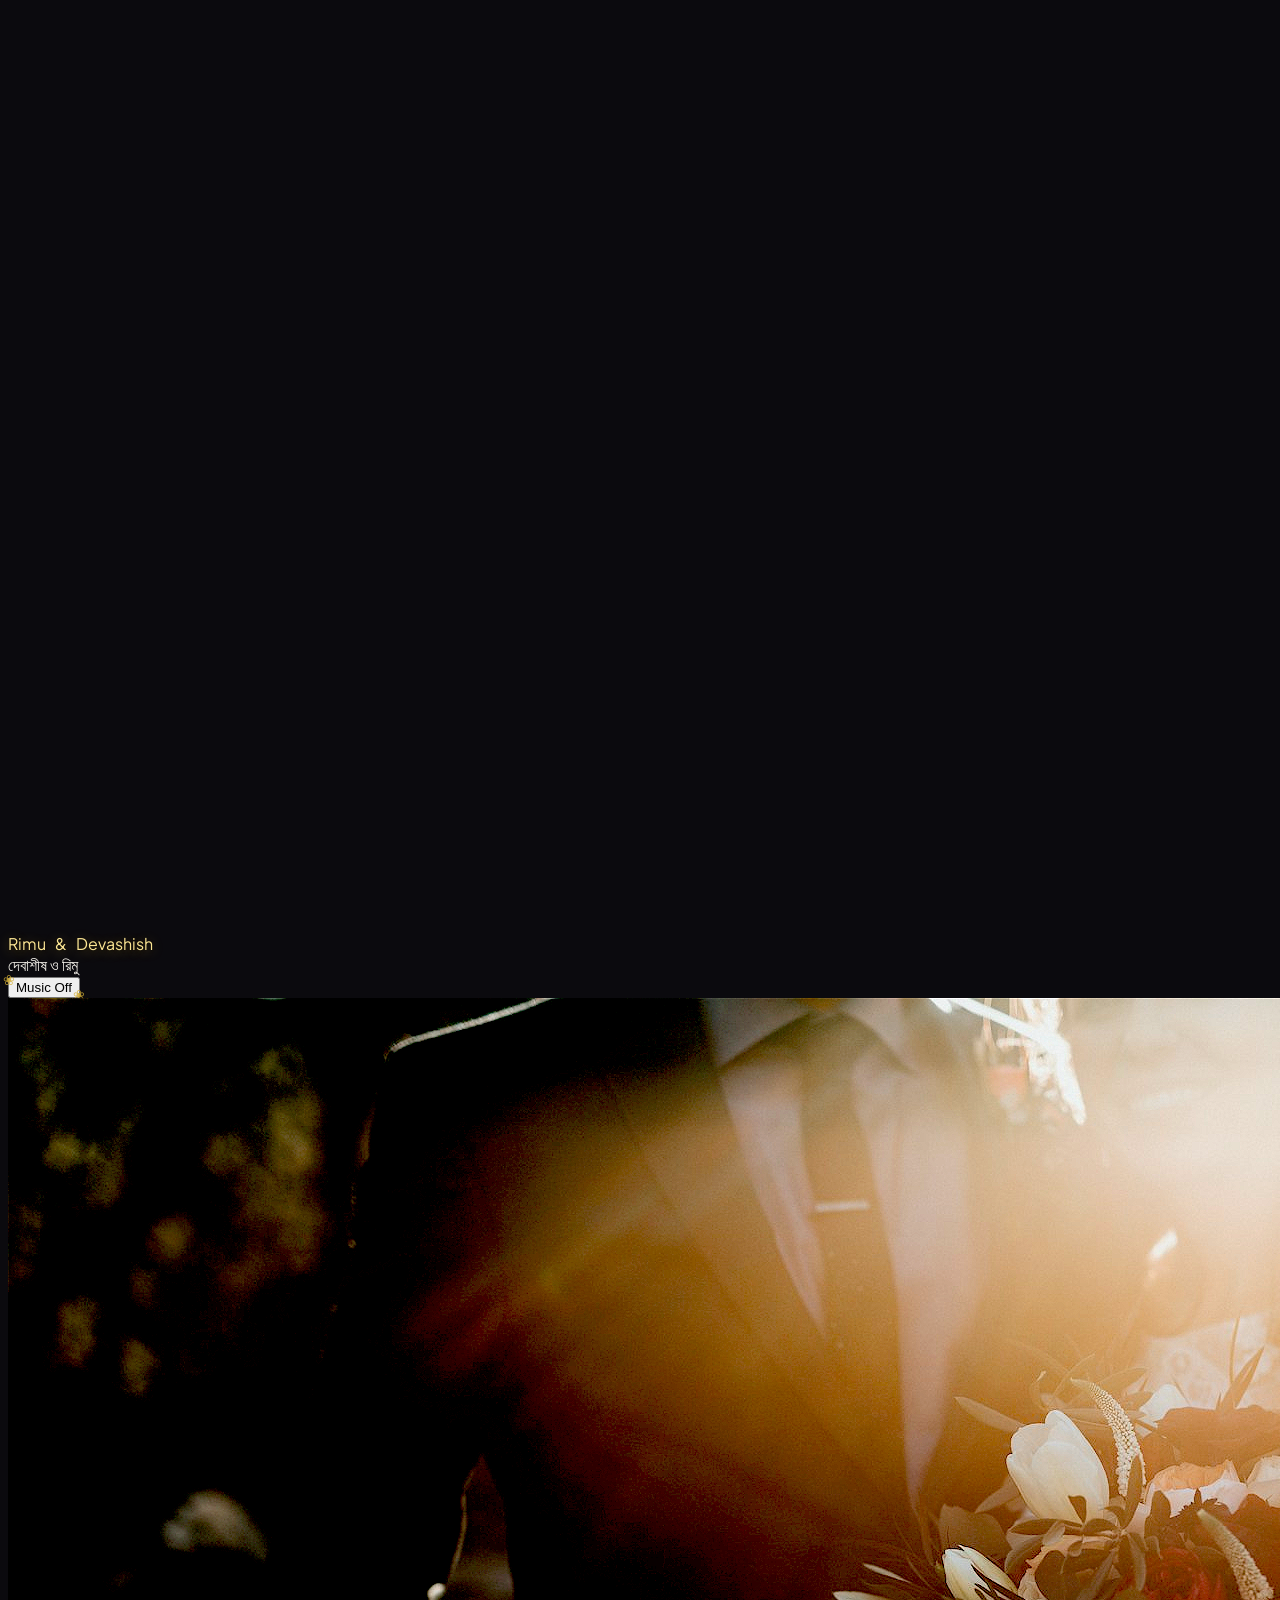
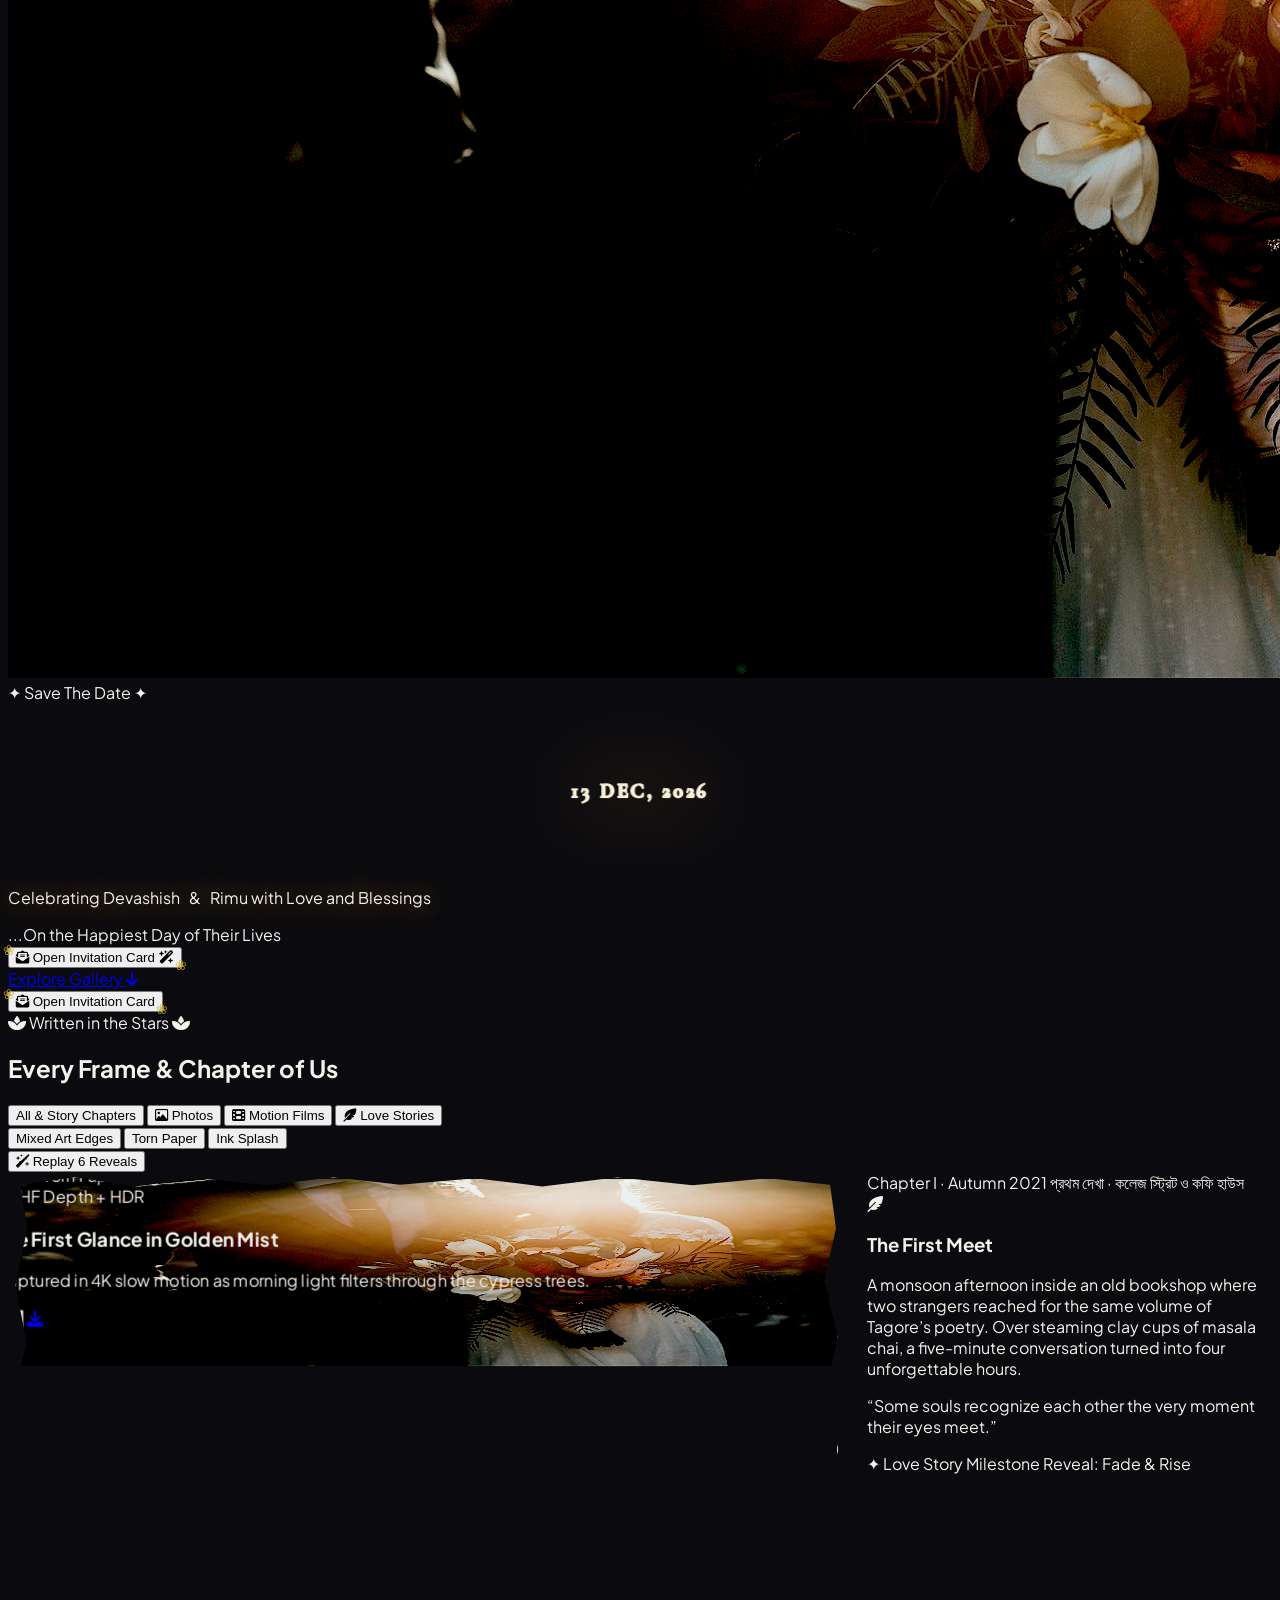
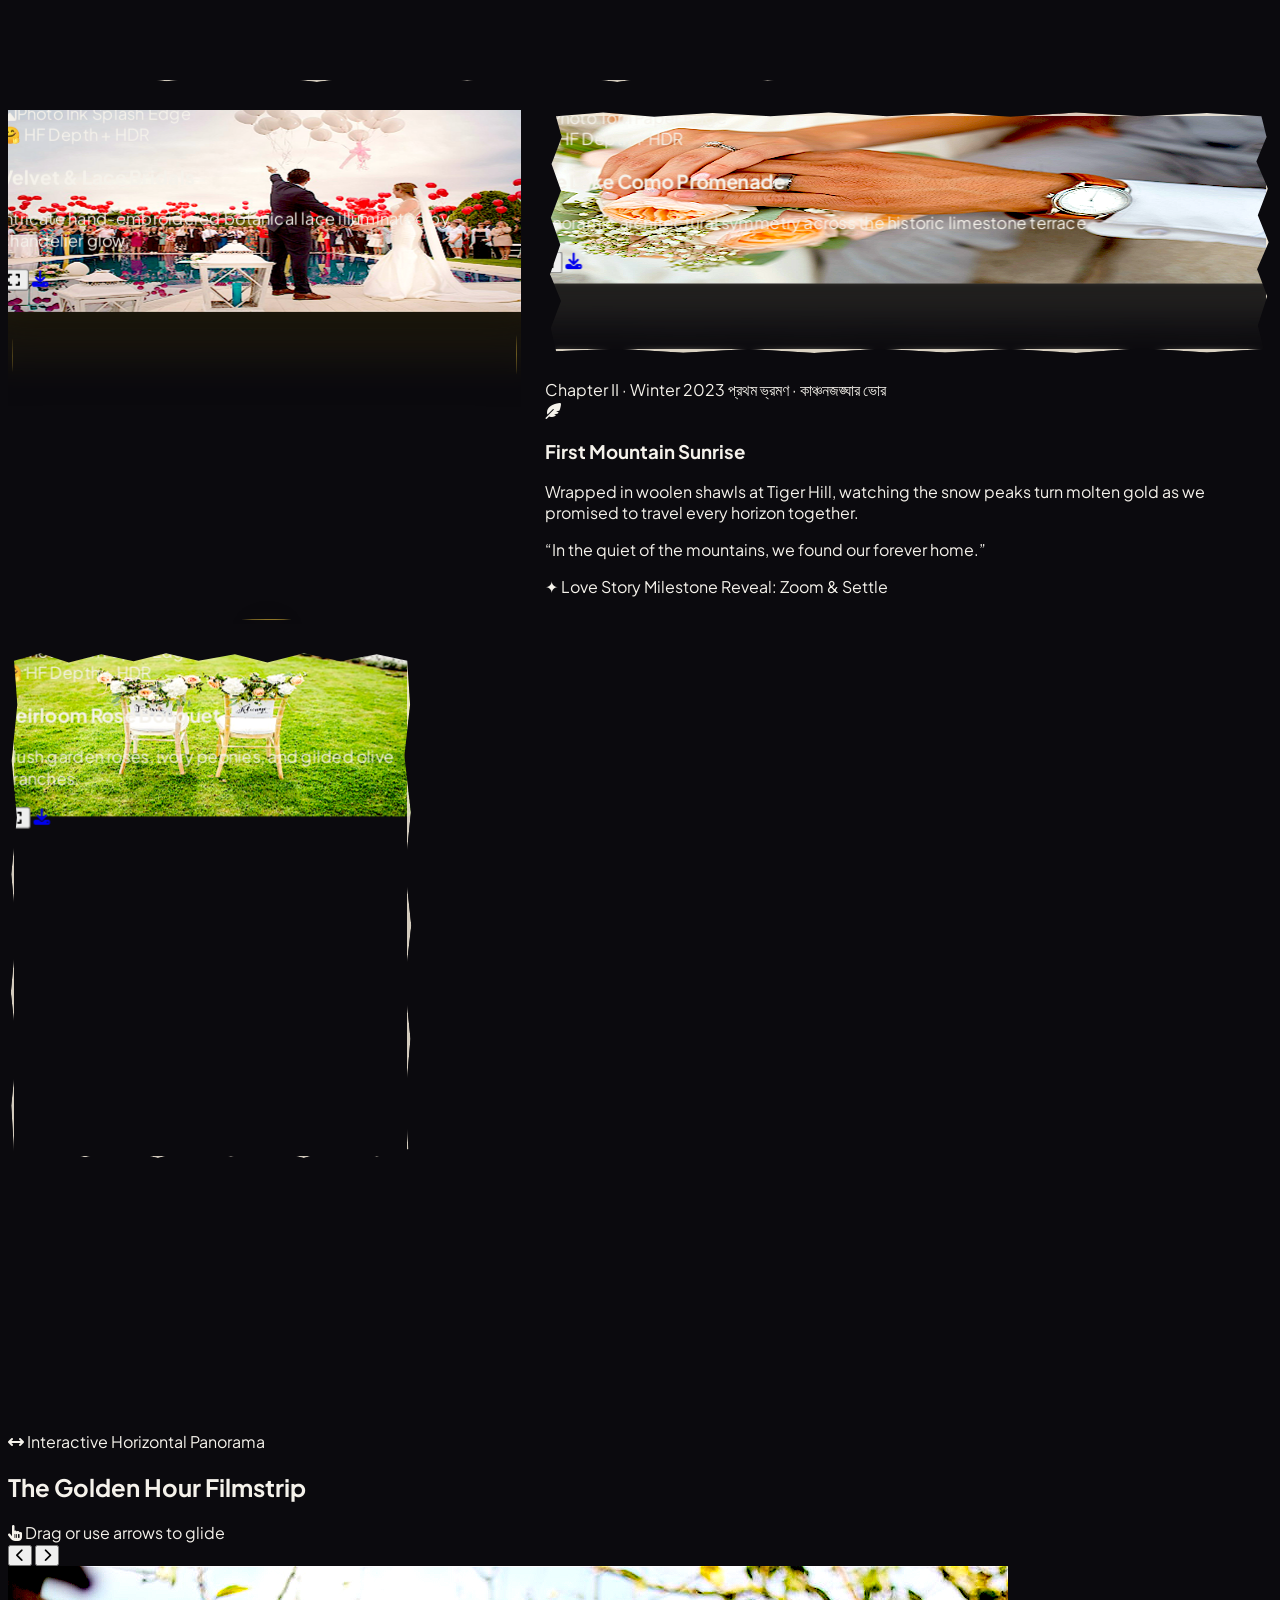
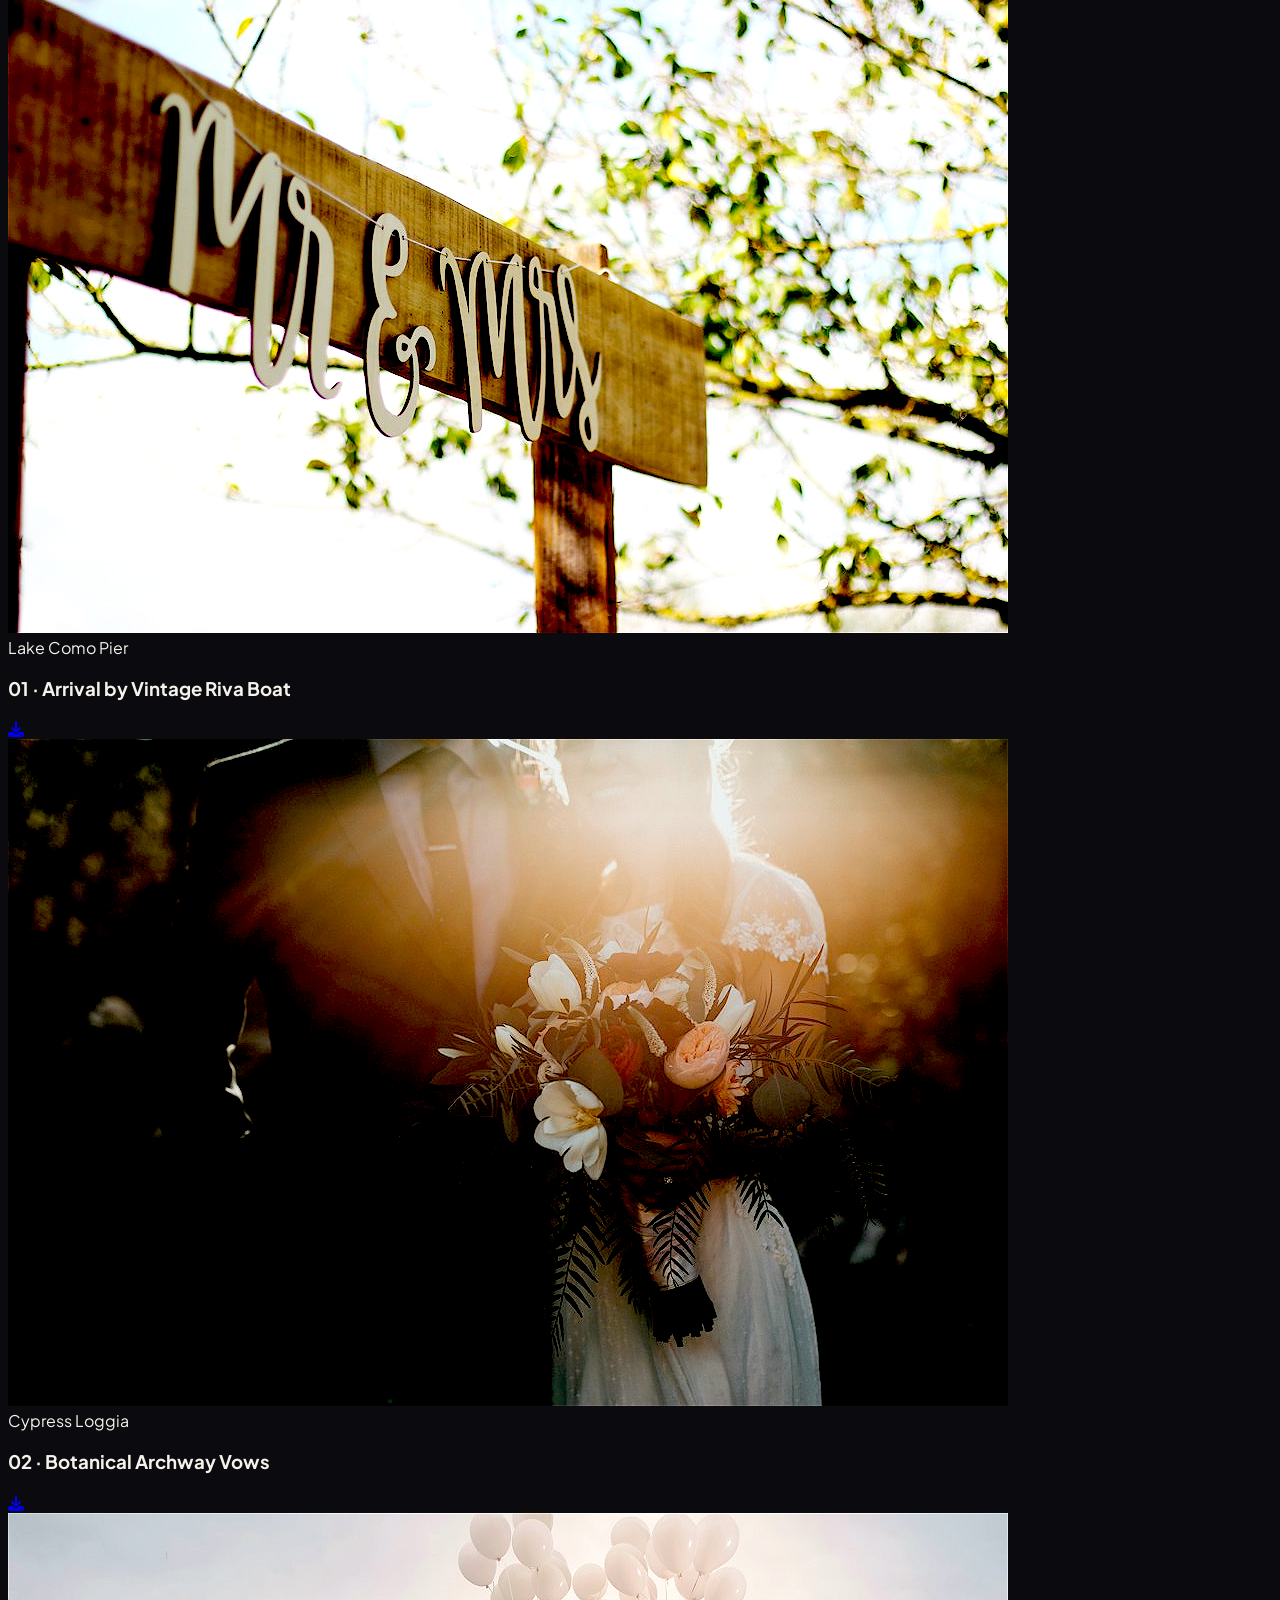
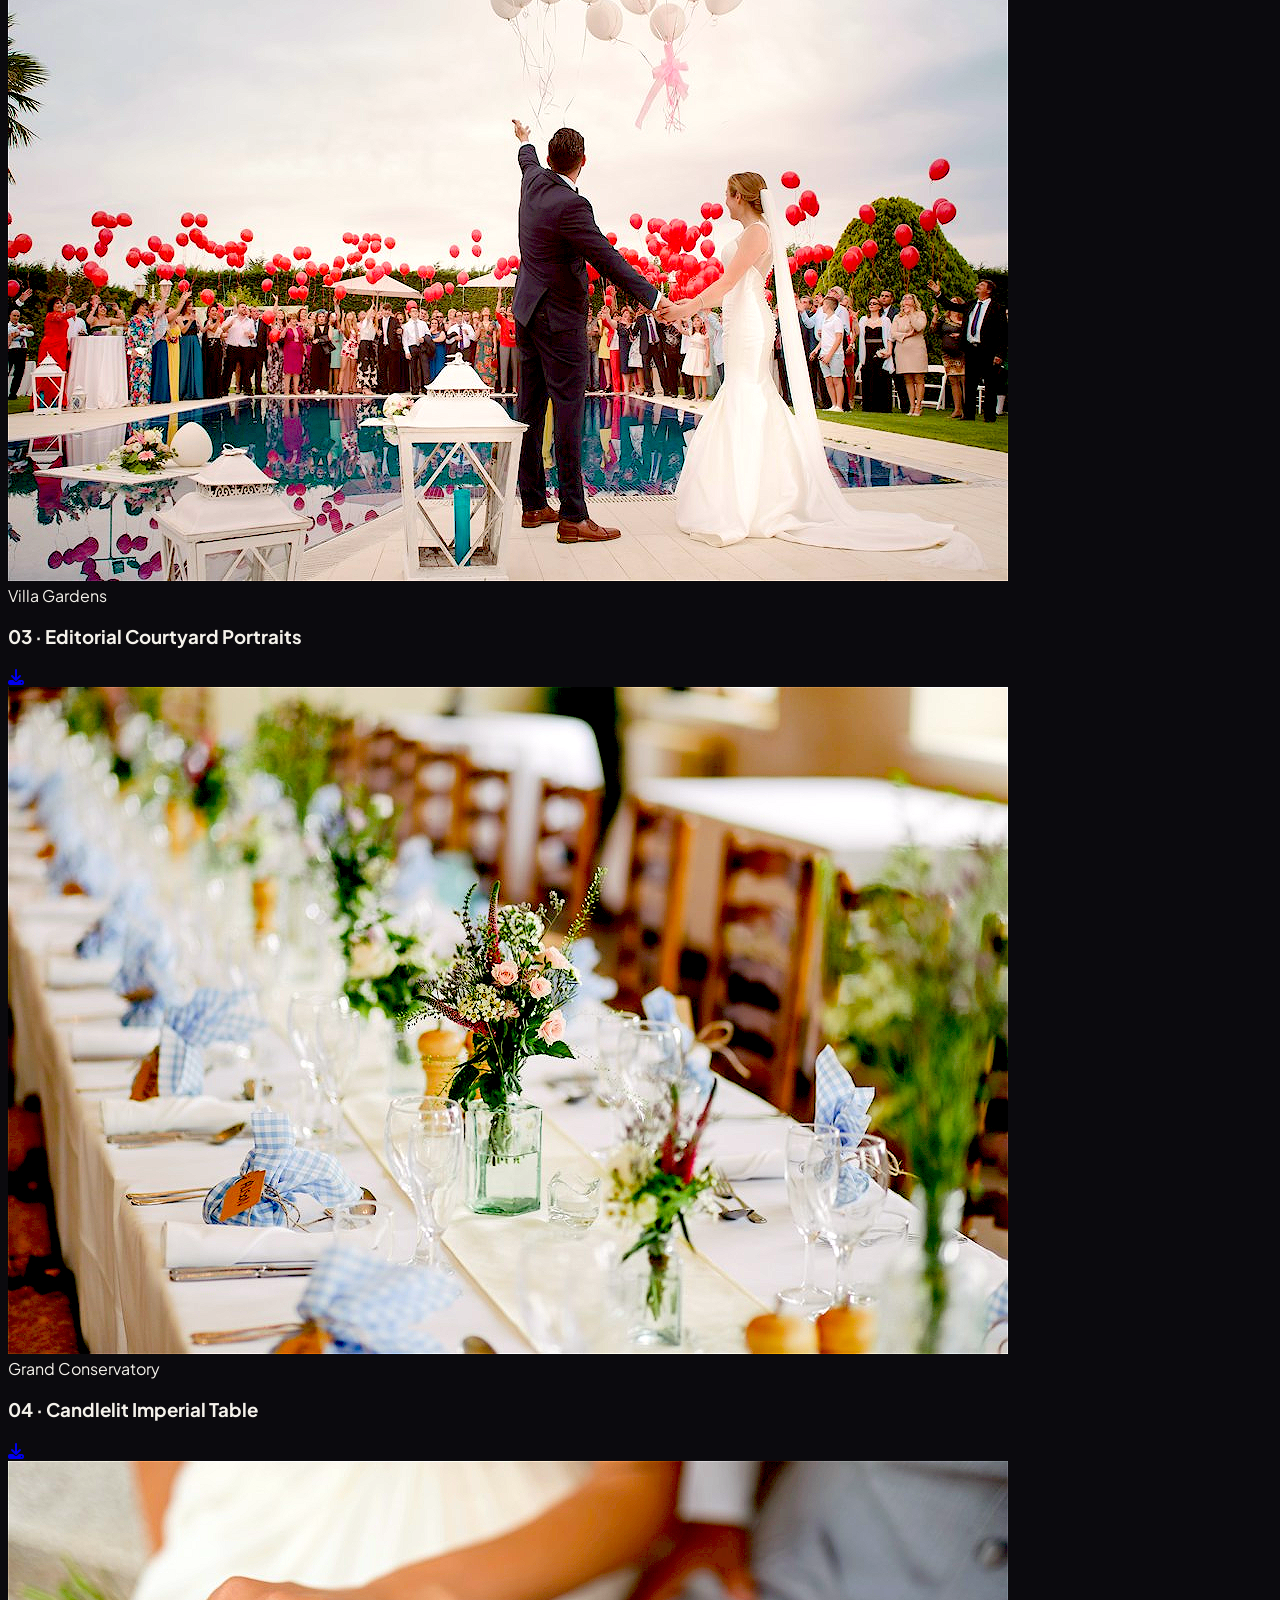
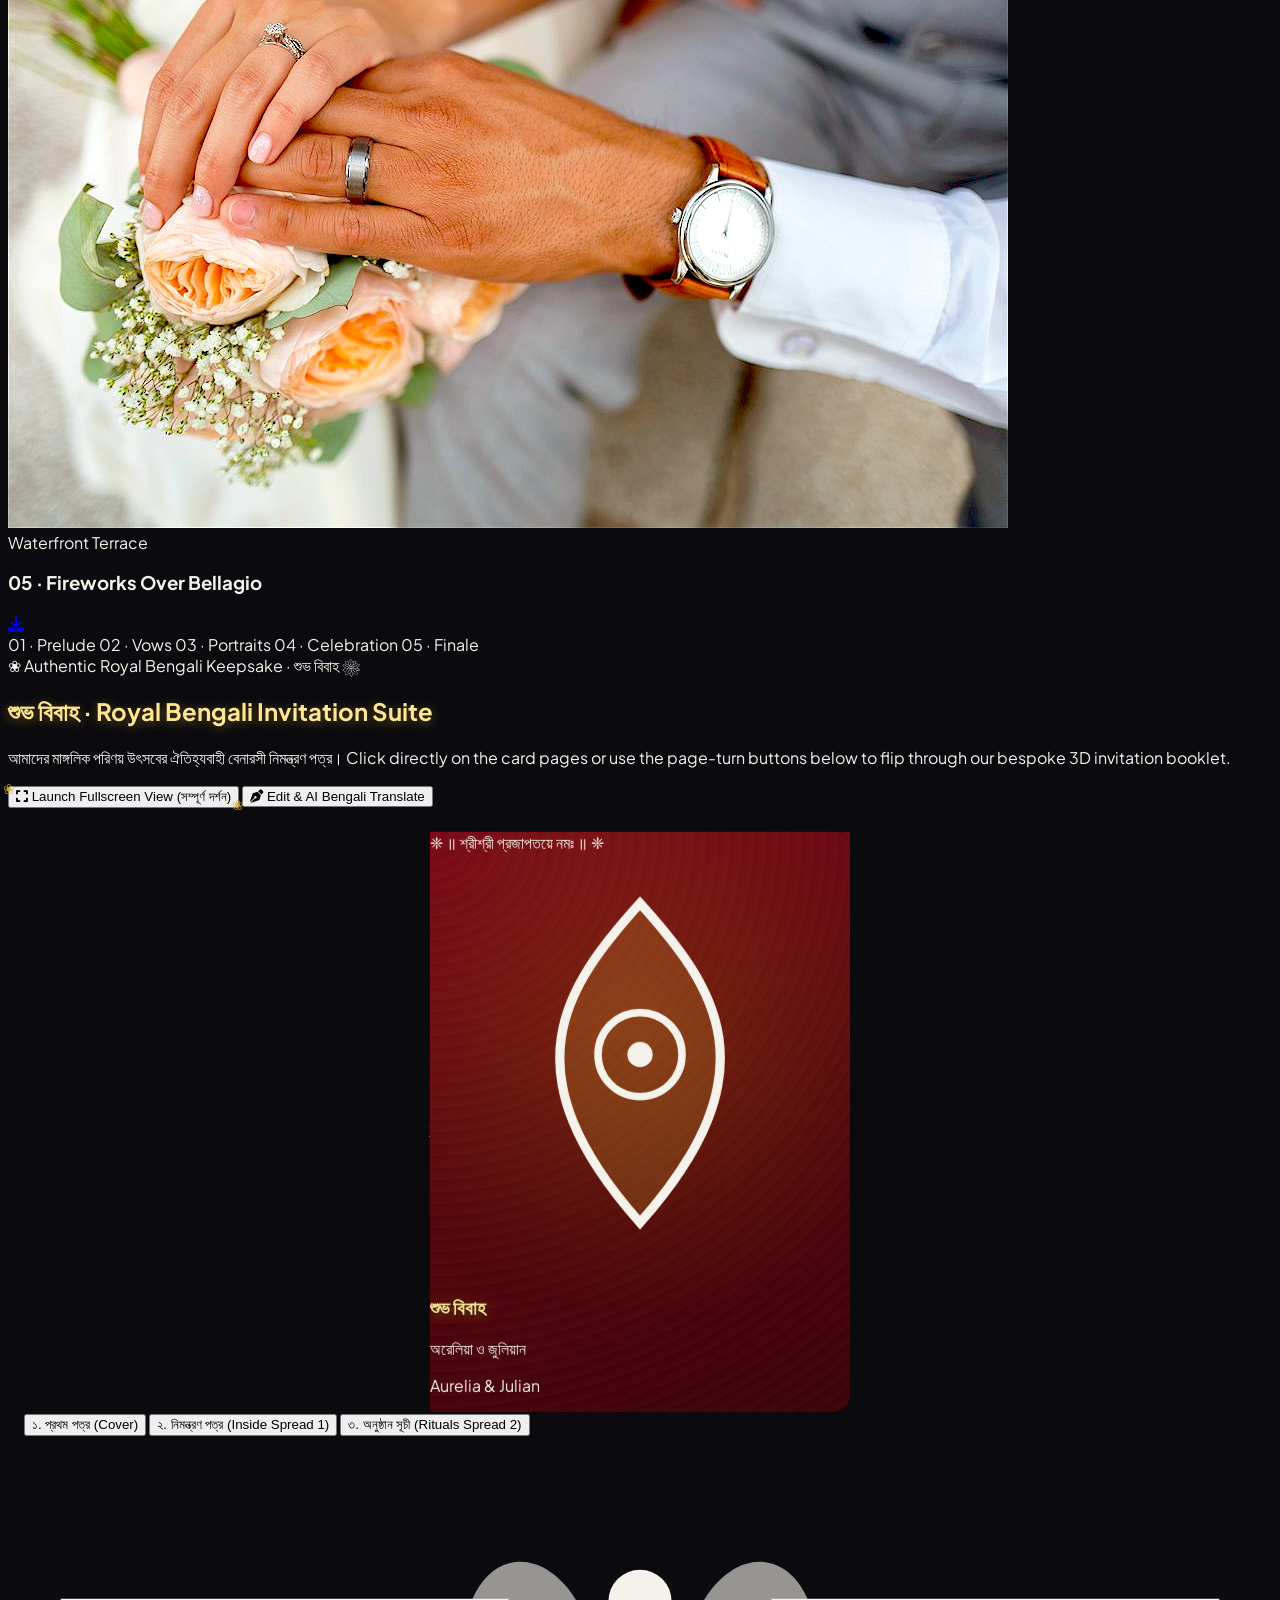
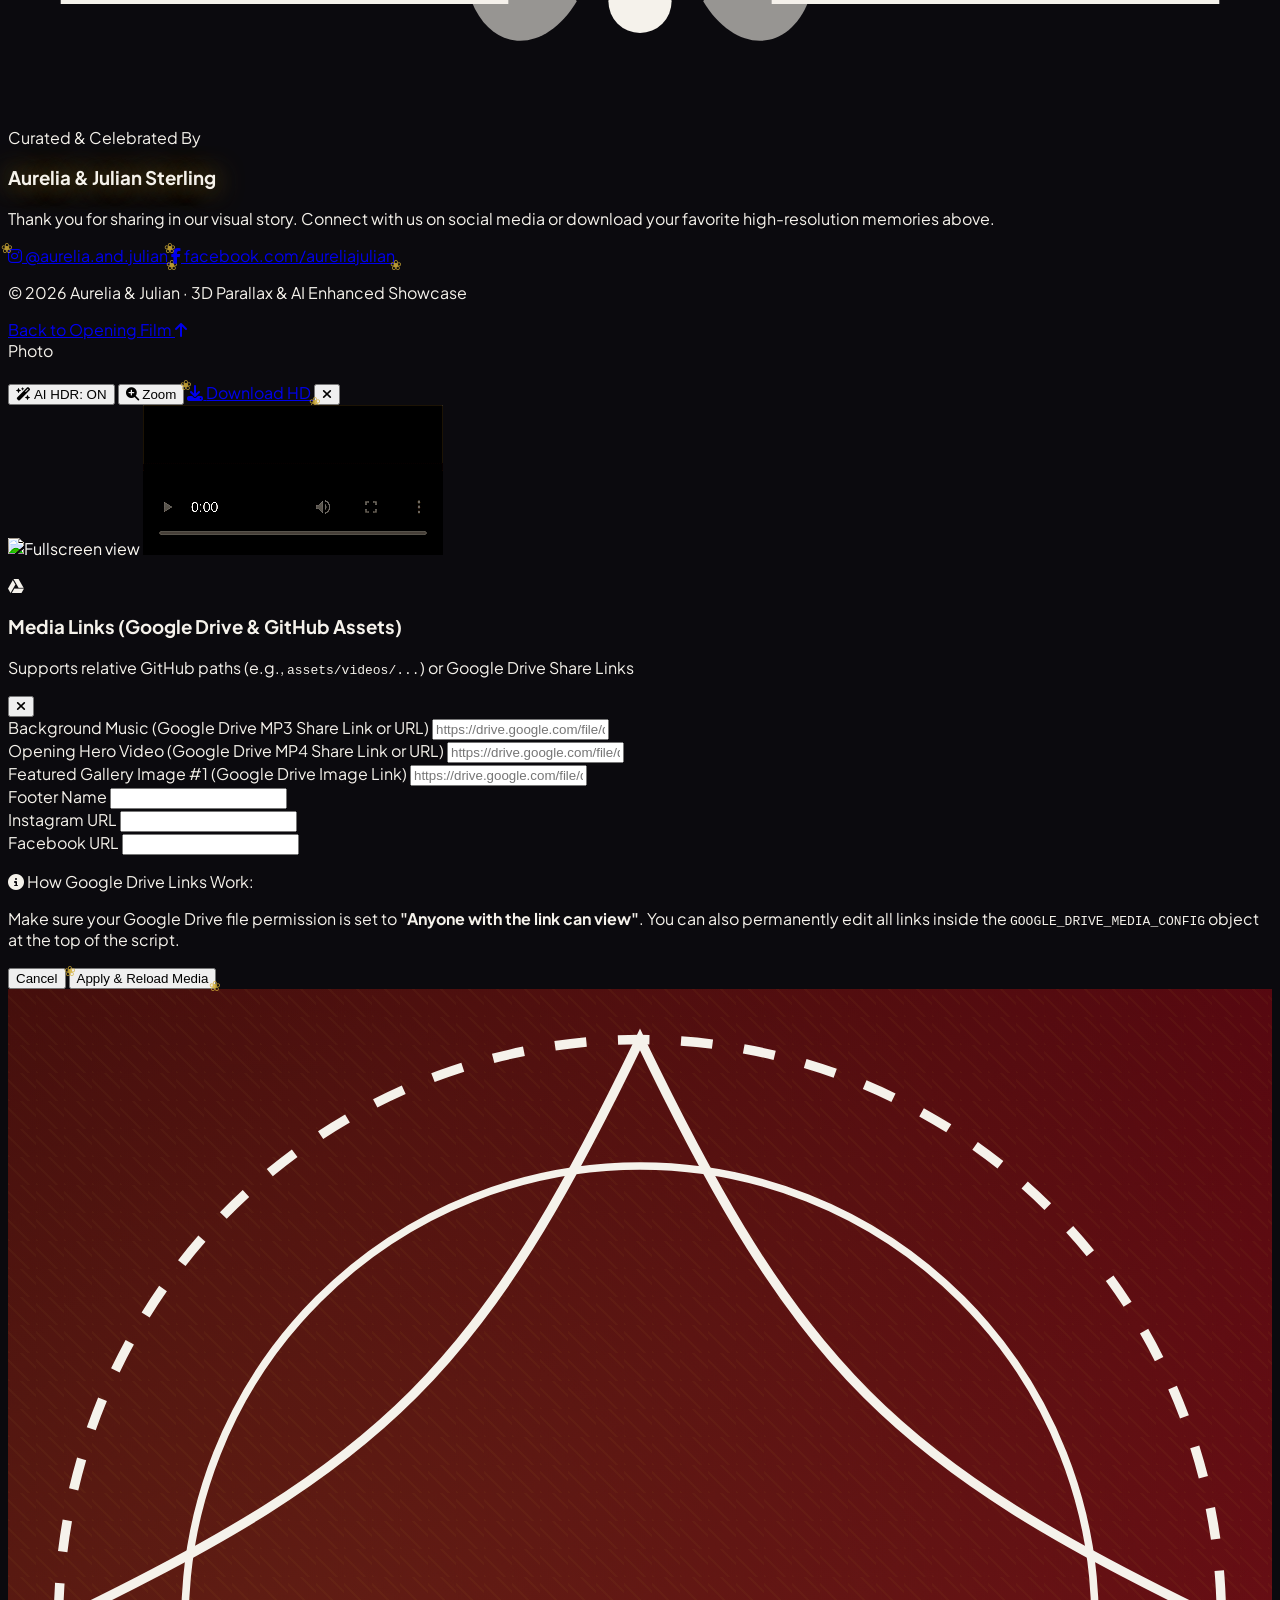
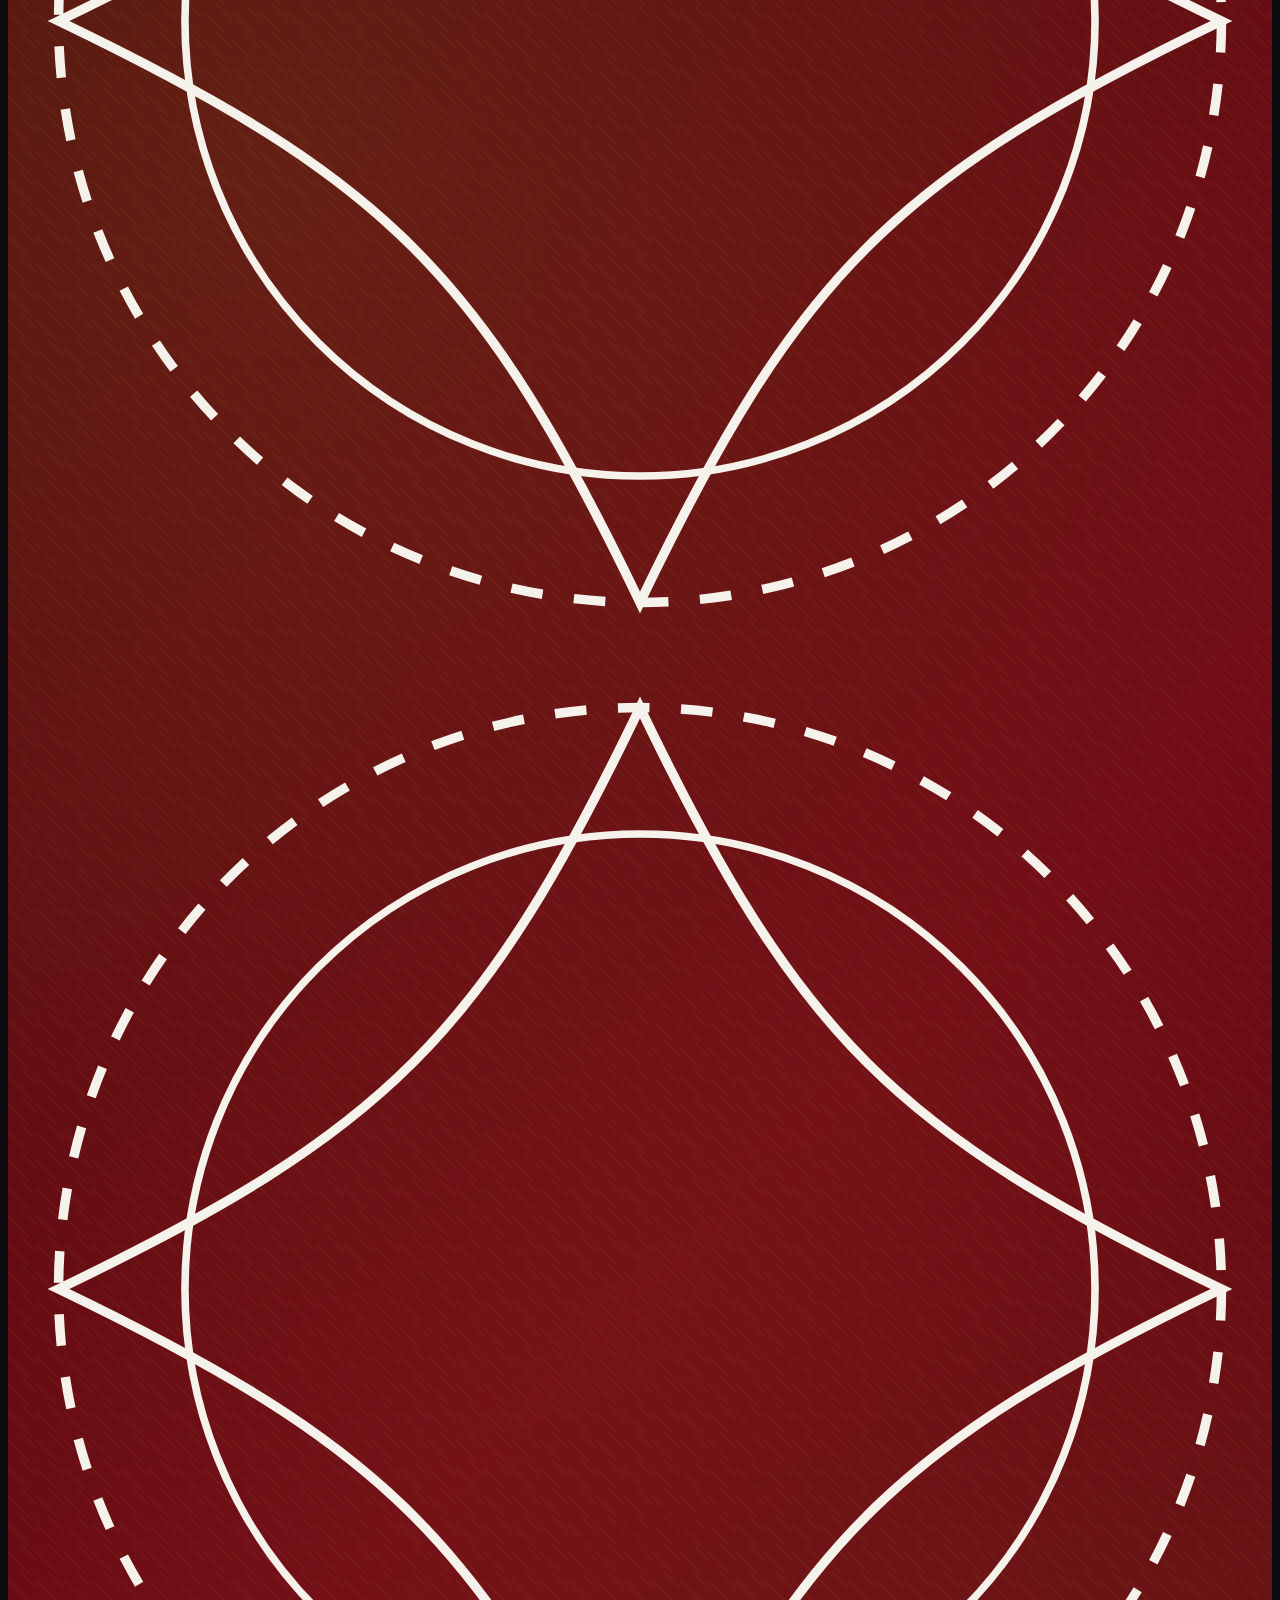
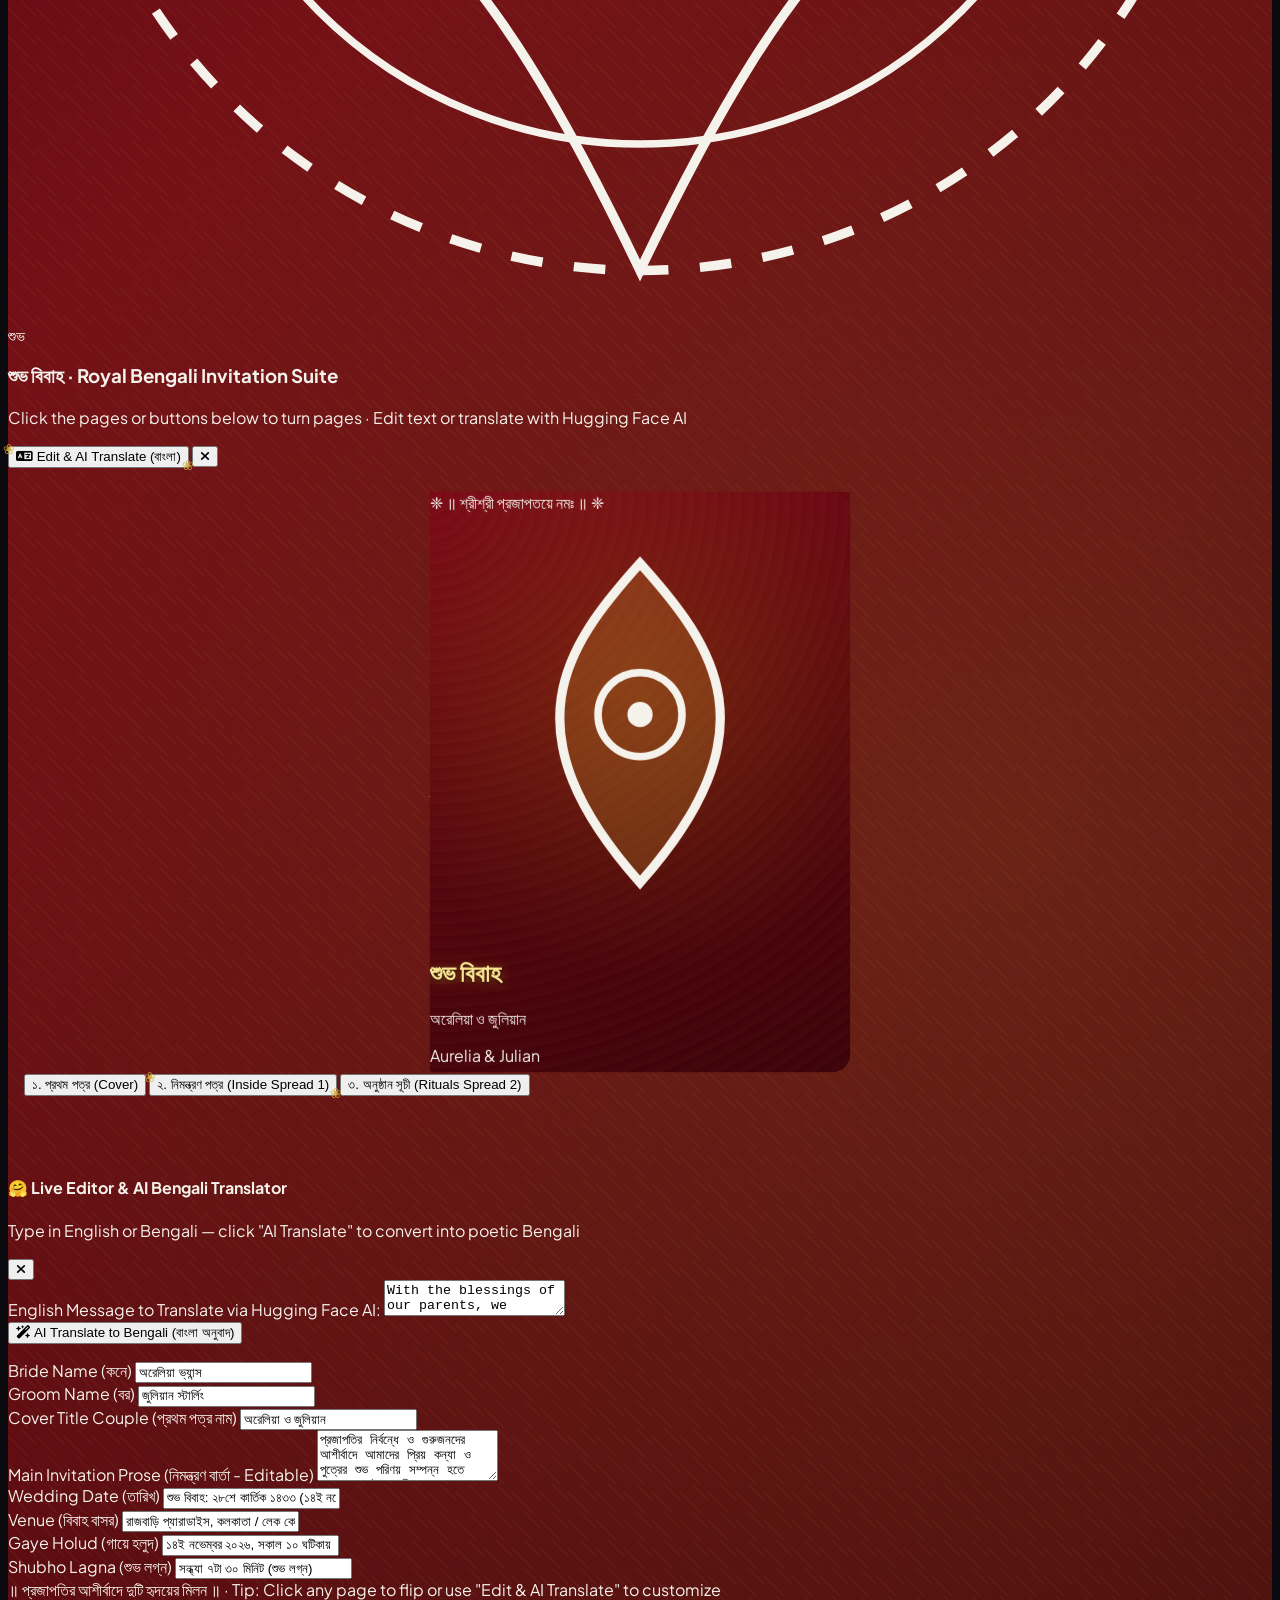
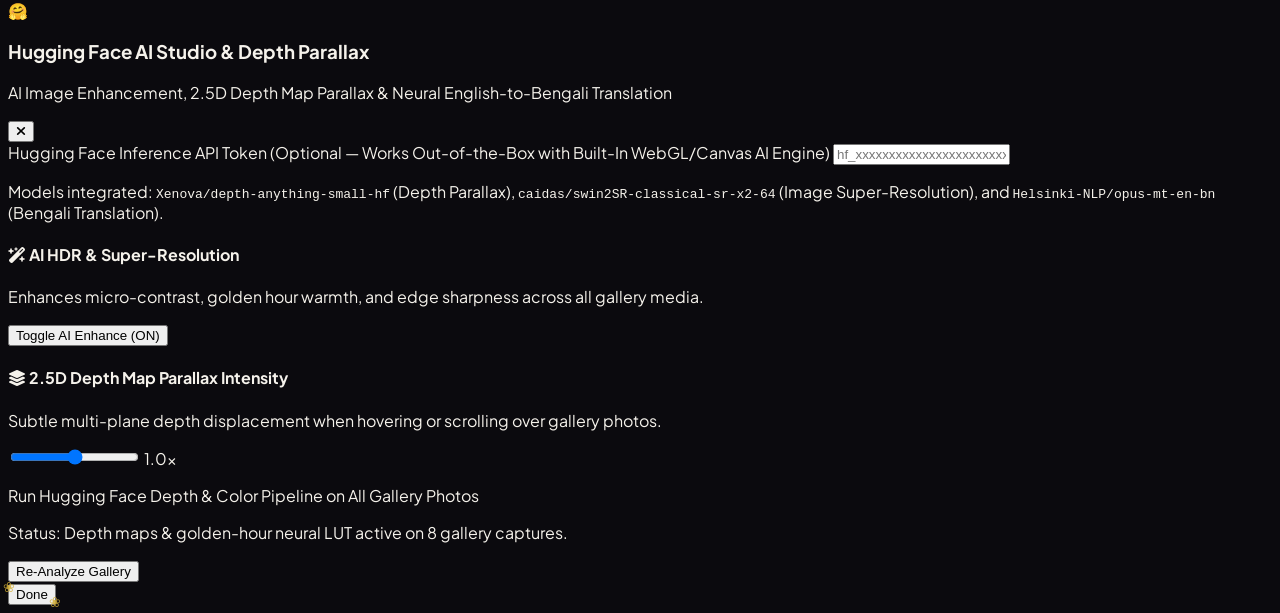
==== luxury_3d_parallax_bento_showcase (1).html @ 21c5da40 "Add luxury 3D wedding showcase, interactive invitation suite, and categorized assets" ====
<!DOCTYPE html>
<html lang="en" class="scroll-smooth">
<head>
  <meta charset="UTF-8" />
  <meta name="viewport" content="width=device-width, initial-scale=1.0" />
  <title>Aurelia & Julian — 3D Luxury Visual Showcase & Invitation</title>
  <!-- Tailwind CSS -->
  <script src="https://cdn.tailwindcss.com"></script>
  <!-- Google Fonts -->
  <link rel="preconnect" href="https://fonts.googleapis.com">
  <link rel="preconnect" href="https://fonts.gstatic.com" crossorigin>
  <link href="https://fonts.googleapis.com/css2?family=Cormorant+Garamond:ital,wght@0,400;0,600;0,700;1,400;1,600&family=Plus+Jakarta+Sans:wght@300;400;500;600&family=Great+Vibes&family=Noto+Serif+Bengali:wght@400;500;600;700&family=Hind+Siliguri:wght@400;500;600;700&display=swap" rel="stylesheet">
  <!-- Font Awesome Icons -->
  <link rel="stylesheet" href="https://cdnjs.cloudflare.com/ajax/libs/font-awesome/6.5.1/css/all.min.css" />

  <script>
    tailwind.config = {
      theme: {
        extend: {
          fontFamily: {
            serif: ['"Cormorant Garamond"', 'serif'],
            sans: ['"Plus Jakarta Sans"', 'sans-serif'],
            script: ['"Great Vibes"', 'cursive'],
            bengali: ['"Noto Serif Bengali"', '"Hind Siliguri"', 'serif'],
          },
          colors: {
            gold: {
              100: '#F9F1D8',
              200: '#F0DEAA',
              300: '#E5C878',
              400: '#D4AF37',
              500: '#AA8620',
              600: '#7D6011',
            },
            sindoor: {
              700: '#8A0B1C',
              800: '#6B0714',
              900: '#49040D',
            },
            obsidian: '#0B0A0E',
            charcoal: '#14121A',
            blush: '#F4E4E6',
          }
        }
      }
    }
  </script>

  <style>
    :root {
      --gold-primary: #D4AF37;
      --gold-glow: rgba(212, 175, 55, 0.55);
      --rose-petal: #eab8c1;
    }

    body {
      background-color: #0B0A0E;
      color: #F5F2EB;
      overflow-x: hidden;
      font-family: 'Plus Jakarta Sans', sans-serif;
    }

    /* Custom Scrollbar */
    ::-webkit-scrollbar {
      width: 6px;
      height: 6px;
    }
    ::-webkit-scrollbar-track {
      background: #0B0A0E;
    }
    ::-webkit-scrollbar-thumb {
      background: linear-gradient(180deg, #D4AF37, #7D6011);
      border-radius: 9999px;
    }

    /* 1. Preloader & Intro Stroke Text Animation */
    .stroke-text-svg {
      font-family: 'Cormorant Garamond', serif;
      font-weight: 700;
      text-transform: uppercase;
      letter-spacing: 0.14em;
      fill: rgba(255, 255, 255, 0);
      stroke: #F9F1D8;
      stroke-width: 1.6px;
      stroke-dasharray: 950;
      stroke-dashoffset: 950;
      filter: drop-shadow(0 0 22px rgba(212, 175, 55, 0.85));
    }

    .stroke-animate {
      animation: strokeDraw 3.4s cubic-bezier(0.25, 1, 0.5, 1) forwards;
    }

    @keyframes strokeDraw {
      0% {
        stroke-dashoffset: 950;
        fill: rgba(255, 248, 231, 0);
        filter: drop-shadow(0 0 4px rgba(212, 175, 55, 0.2));
      }
      65% {
        stroke-dashoffset: 0;
        fill: rgba(255, 248, 231, 0.12);
        filter: drop-shadow(0 0 24px rgba(212, 175, 55, 0.9));
      }
      100% {
        stroke-dashoffset: 0;
        fill: rgba(255, 248, 231, 0.98);
        filter: drop-shadow(0 0 36px rgba(212, 175, 55, 1));
      }
    }

    .script-glow {
      text-shadow: 0 0 28px rgba(212, 175, 55, 0.95), 0 4px 18px rgba(0, 0, 0, 0.95);
    }

    /* 2. AI Enhancer Filter Class (SVG + CSS Multi-stage HDR & Sharpness) */
    .ai-enhanced-media {
      filter: url(#ai-super-enhance) contrast(1.09) saturate(1.18) brightness(1.03);
      transition: filter 0.55s cubic-bezier(0.22, 1, 0.36, 1), transform 0.45s ease-out;
    }

    /* 3. Six Distinct Scroll Reveal Styles */
    .reveal-item {
      will-change: transform, opacity, filter, clip-path;
      transition: all 1.15s cubic-bezier(0.16, 1, 0.3, 1);
    }

    /* Style 1: Fade & Rise */
    .reveal-fade-up {
      opacity: 0;
      transform: translateY(65px);
    }
    .reveal-fade-up.is-visible {
      opacity: 1;
      transform: translateY(0);
    }

    /* Style 2: Blur to Clear */
    .reveal-blur-clear {
      opacity: 0;
      filter: blur(24px) brightness(1.3);
      transform: scale(0.94);
    }
    .reveal-blur-clear.is-visible {
      opacity: 1;
      filter: blur(0px) brightness(1);
      transform: scale(1);
    }

    /* Style 3: 3D Flip & Unfold */
    .reveal-flip-3d {
      opacity: 0;
      transform: perspective(1200px) rotateX(38deg) translateY(45px) scale(0.92);
      transform-origin: center bottom;
    }
    .reveal-flip-3d.is-visible {
      opacity: 1;
      transform: perspective(1200px) rotateX(0deg) translateY(0) scale(1);
    }

    /* Style 4: Clip-Path Curtain Wipe */
    .reveal-curtain {
      opacity: 0.2;
      clip-path: polygon(0 0, 100% 0, 100% 0, 0 0);
      transform: translateY(25px);
    }
    .reveal-curtain.is-visible {
      opacity: 1;
      clip-path: polygon(0 0, 100% 0, 100% 100%, 0 100%);
      transform: translateY(0);
    }

    /* Style 5: Zoom Out & Settle */
    .reveal-zoom-settle {
      opacity: 0;
      transform: scale(1.22);
      filter: blur(6px);
    }
    .reveal-zoom-settle.is-visible {
      opacity: 1;
      transform: scale(1);
      filter: blur(0);
    }

    /* Style 6: Rotate & Skew Editorial Reveal */
    .reveal-rotate-skew {
      opacity: 0;
      transform: translateY(60px) rotate(-5deg) skewY(4deg);
    }
    .reveal-rotate-skew.is-visible {
      opacity: 1;
      transform: translateY(0) rotate(0deg) skewY(0deg);
    }

    /* 4. Uneven Asymmetric Bento Grid with ZERO Empty Holes (grid-auto-flow: dense) */
    .bento-grid {
      display: grid;
      grid-template-columns: repeat(1, minmax(0, 1fr));
      grid-auto-rows: 265px;
      grid-auto-flow: dense;
      gap: 24px;
    }
    @media (min-width: 640px) {
      .bento-grid {
        grid-template-columns: repeat(2, minmax(0, 1fr));
        grid-auto-rows: 260px;
        grid-auto-flow: dense;
        gap: 24px;
      }
    }
    @media (min-width: 1024px) {
      .bento-grid {
        grid-template-columns: repeat(12, minmax(0, 1fr));
        grid-auto-rows: 245px;
        grid-auto-flow: dense;
        gap: 24px;
      }
      .bento-hero { grid-column: span 8; grid-row: span 2; }
      .bento-story-tall { grid-column: span 4; grid-row: span 2; }
      .bento-tall { grid-column: span 5; grid-row: span 2; }
      .bento-wide { grid-column: span 7; grid-row: span 1; }
      .bento-story-wide { grid-column: span 7; grid-row: span 1; }
      .bento-square { grid-column: span 4; grid-row: span 1; }
      .bento-portrait { grid-column: span 4; grid-row: span 2; }
      .bento-feature { grid-column: span 8; grid-row: span 2; }
      .bento-half { grid-column: span 6; grid-row: span 2; }
      .bento-third { grid-column: span 4; grid-row: span 1; }
    }

    /* 5. Torn Paper & Ink Splash Artistic Borders */
    .border-torn-paper {
      clip-path: url(#torn-paper-clip);
      filter: drop-shadow(0 14px 28px rgba(0, 0, 0, 0.75)) drop-shadow(0 0 2px rgba(249, 241, 216, 0.45));
    }
    .border-torn-paper::after {
      content: '';
      position: absolute;
      inset: 0;
      border: 6px solid rgba(247, 238, 220, 0.85);
      pointer-events: none;
      clip-path: url(#torn-paper-clip);
      z-index: 15;
    }

    .border-ink-splash {
      clip-path: url(#ink-splash-clip);
      filter: drop-shadow(0 16px 32px rgba(0, 0, 0, 0.85)) drop-shadow(0 0 8px rgba(212, 175, 55, 0.35));
    }
    .border-ink-splash::after {
      content: '';
      position: absolute;
      inset: 2px;
      border: 3px solid rgba(212, 175, 55, 0.65);
      pointer-events: none;
      clip-path: url(#ink-splash-clip);
      z-index: 15;
    }

    .border-classic-botanical {
      border-radius: 1rem;
      border: 1px solid rgba(212, 175, 55, 0.35);
    }

    /* 6. Hugging Face 2.5D Depth Parallax Layer */
    .hf-depth-layer {
      position: absolute;
      inset: -6%;
      width: 112%;
      height: 112%;
      pointer-events: none;
      transition: transform 0.22s cubic-bezier(0.16, 1, 0.3, 1);
      will-change: transform;
    }

    /* 3D Card Tilt & Glare */
    .tilt-card {
      transform-style: preserve-3d;
      perspective: 1100px;
    }
    .tilt-card-inner {
      transform-style: preserve-3d;
      transition: transform 0.25s ease-out;
    }
    .tilt-depth-badge {
      transform: translateZ(34px);
    }

    /* 7. Bengali Royal Wedding Fullscreen Invitation & 3D Book */
    .banarasi-bg {
      background-color: #49040D;
      background-image:
        radial-gradient(circle at 20% 20%, rgba(212, 175, 55, 0.16) 0%, transparent 45%),
        radial-gradient(circle at 80% 80%, rgba(212, 175, 55, 0.18) 0%, transparent 50%),
        repeating-linear-gradient(45deg, rgba(212, 175, 55, 0.045) 0px, rgba(212, 175, 55, 0.045) 2px, transparent 2px, transparent 14px),
        linear-gradient(135deg, #3A0209 0%, #6E0715 50%, #42030B 100%);
      background-size: 100% 100%, 100% 100%, 28px 28px, 100% 100%;
    }

    .bengali-page-pattern {
      background-color: #630612;
      background-image:
        radial-gradient(circle at 50% 35%, rgba(255, 215, 0, 0.14), transparent 65%),
        repeating-radial-gradient(circle at 0 0, transparent 0, rgba(212, 175, 55, 0.04) 12px),
        linear-gradient(160deg, #7A0918 0%, #52040E 55%, #3B020A 100%);
    }

    .bengali-gold-text {
      color: #FCE694;
      text-shadow: 0 2px 12px rgba(212, 175, 55, 0.45), 0 1px 3px rgba(0, 0, 0, 0.85);
    }

    @keyframes mandalaSpin {
      0% { transform: rotate(0deg) scale(0.96); }
      50% { transform: rotate(180deg) scale(1.04); }
      100% { transform: rotate(360deg) scale(0.96); }
    }
    .mandala-spin {
      animation: mandalaSpin 38s linear infinite;
    }

    @keyframes ceremonialBloom {
      0% { opacity: 0; transform: scale(0.82) translateY(20px); filter: blur(12px); }
      100% { opacity: 1; transform: scale(1) translateY(0); filter: blur(0); }
    }
    .ceremonial-reveal {
      animation: ceremonialBloom 0.95s cubic-bezier(0.16, 1, 0.3, 1) forwards;
    }

    /* 3D Page-Turn Invitation Book */
    .book-stage {
      perspective: 2400px;
      padding: 1.5rem 1rem;
      min-height: 540px;
    }
    .book-container {
      position: relative;
      width: 320px;
      height: 480px;
      transform-style: preserve-3d;
      transition: transform 0.95s cubic-bezier(0.645, 0.045, 0.355, 1);
      margin: 0 auto;
    }
    @media (min-width: 768px) {
      .book-stage {
        min-height: 640px;
      }
      .book-container {
        width: 420px;
        height: 580px;
      }
      .book-container.book-open {
        transform: translateX(50%);
      }
    }
    @media (max-width: 767px) {
      .book-container.book-open {
        transform: translateX(42%) scale(0.92);
      }
    }

    .book-sheet {
      position: absolute;
      inset: 0;
      transform-origin: left center;
      transform-style: preserve-3d;
      transition: transform 1.05s cubic-bezier(0.645, 0.045, 0.355, 1), z-index 0.35s ease;
      cursor: pointer;
      border-radius: 4px 18px 18px 4px;
      user-select: none;
    }

    .book-sheet.book-sheet-1 {
      z-index: 20;
    }
    .book-sheet.book-sheet-2 {
      z-index: 10;
    }

    .book-sheet.book-sheet-1.sheet-flipped {
      transform: rotateY(-180deg);
      z-index: 10;
    }
    .book-sheet.book-sheet-2.sheet-flipped {
      transform: rotateY(-180deg);
      z-index: 25;
    }

    .book-face {
      position: absolute;
      inset: 0;
      backface-visibility: hidden;
      -webkit-backface-visibility: hidden;
      border-radius: 4px 18px 18px 4px;
      overflow: hidden;
      transform: translateZ(1px);
    }

    .book-face-back {
      transform: rotateY(180deg) translateZ(1px);
      border-radius: 18px 4px 4px 18px;
    }

    .sheet-flipped {
      transform: rotateY(-180deg);
    }

    /* Soundwave Equalizer Bars */
    .eq-bar {
      width: 3px;
      background: #D4AF37;
      border-radius: 999px;
      animation: eqBounce 1s ease-in-out infinite;
    }
    .eq-bar:nth-child(2) { animation-delay: 0.2s; }
    .eq-bar:nth-child(3) { animation-delay: 0.4s; }
    .eq-bar:nth-child(4) { animation-delay: 0.15s; }
    .eq-paused .eq-bar {
      animation-play-state: paused;
      height: 4px !important;
    }
    @keyframes eqBounce {
      0%, 100% { height: 5px; }
      50% { height: 18px; }
    }

    /* Floral Button Garnish Hover */
    .floral-btn {
      position: relative;
      overflow: visible;
    }
    .floral-btn::before,
    .floral-btn::after {
      content: '❀';
      position: absolute;
      color: #D4AF37;
      font-size: 14px;
      transition: all 0.4s ease;
      opacity: 0.85;
      pointer-events: none;
    }
    .floral-btn::before {
      top: -7px;
      left: -7px;
    }
    .floral-btn::after {
      bottom: -7px;
      right: -7px;
    }
    .floral-btn:hover::before {
      transform: translate(-3px, -3px) rotate(-25deg) scale(1.2);
      opacity: 1;
    }
    .floral-btn:hover::after {
      transform: translate(3px, 3px) rotate(25deg) scale(1.2);
      opacity: 1;
    }

    /* Hide Scrollbars on Horizontal Filmstrip */
    .no-scrollbar::-webkit-scrollbar {
      display: none;
    }
    .no-scrollbar {
      -ms-overflow-style: none;
      scrollbar-width: none;
    }
  </style>
</head>
<body class="selection:bg-gold-400 selection:text-obsidian">

  <!-- =========================================================================
       SVG FILTER ENGINE & TORN PAPER / INK SPLASH CLIP PATH DEFINITIONS
       ========================================================================= -->
  <svg class="hidden" width="0" height="0" aria-hidden="true">
    <defs>
      <!-- AI Super-Resolution & Golden Tone Filter -->
      <filter id="ai-super-enhance" x="-10%" y="-10%" width="120%" height="120%">
        <feConvolveMatrix
          order="3 3"
          preserveAlpha="true"
          kernelMatrix="0 -0.35 0 -0.35 2.4 -0.35 0 -0.35 0"
          result="sharpened"
        />
        <feComponentTransfer in="sharpened" result="toned">
          <feFuncR type="gamma" amplitude="1.05" exponent="0.94" offset="0"/>
          <feFuncG type="gamma" amplitude="1.03" exponent="0.96" offset="0"/>
          <feFuncB type="gamma" amplitude="1.01" exponent="0.99" offset="0"/>
        </feComponentTransfer>
      </filter>

      <!-- Torn Deckle-Edge Paper Clip Path (Normalized 0..1 ObjectBoundingBox) -->
      <clipPath id="torn-paper-clip" clipPathUnits="objectBoundingBox">
        <path d="M 0.015,0.025 L 0.08,0.01 L 0.15,0.028 L 0.23,0.012 L 0.31,0.026 L 0.39,0.01 L 0.47,0.025 L 0.56,0.012 L 0.64,0.028 L 0.73,0.01 L 0.82,0.026 L 0.91,0.012 L 0.985,0.025 L 0.992,0.11 L 0.978,0.21 L 0.994,0.32 L 0.98,0.43 L 0.995,0.54 L 0.979,0.65 L 0.993,0.76 L 0.98,0.88 L 0.988,0.975 L 0.91,0.99 L 0.82,0.972 L 0.73,0.992 L 0.64,0.975 L 0.55,0.99 L 0.46,0.974 L 0.37,0.992 L 0.28,0.976 L 0.19,0.991 L 0.10,0.974 L 0.015,0.985 L 0.008,0.89 L 0.022,0.78 L 0.007,0.67 L 0.021,0.55 L 0.008,0.44 L 0.022,0.33 L 0.009,0.22 L 0.023,0.11 Z" />
      </clipPath>

      <!-- Artistic Ink-Splash / Brushstroke Clip Path (Normalized 0..1 ObjectBoundingBox) -->
      <clipPath id="ink-splash-clip" clipPathUnits="objectBoundingBox">
        <path d="M 0.05,0.04 C 0.14,0.005 0.25,0.045 0.36,0.015 C 0.48,-0.005 0.60,0.04 0.73,0.012 C 0.84,-0.005 0.93,0.03 0.965,0.065 C 0.998,0.16 0.96,0.28 0.992,0.41 C 1.01,0.54 0.962,0.67 0.99,0.80 C 1.005,0.89 0.965,0.95 0.93,0.975 C 0.82,1.002 0.70,0.962 0.57,0.992 C 0.44,1.01 0.31,0.962 0.19,0.99 C 0.10,1.005 0.04,0.965 0.022,0.91 C -0.005,0.80 0.038,0.68 0.01,0.55 C -0.01,0.42 0.038,0.29 0.012,0.16 C 0.002,0.09 0.025,0.055 0.05,0.04 Z" />
      </clipPath>
    </defs>
  </svg>

  <!-- =========================================================================
       FALLING FLORAL PETALS CANVAS OVERLAY
       ========================================================================= -->
  <canvas id="petalsCanvas" class="fixed inset-0 pointer-events-none z-40 opacity-85"></canvas>

  <!-- =========================================================================
       WEBSITE INTRO PRELOADER CURTAIN
       ========================================================================= -->
  <div id="introPreloader" class="fixed inset-0 z-50 bg-obsidian flex flex-col items-center justify-center transition-all duration-1000">
    <!-- Decorative Floral SVG Top -->
    <svg class="w-48 h-12 text-gold-400/80 mb-4 animate-pulse" viewBox="0 0 200 50" fill="none">
      <path d="M10 25 Q60 5 100 25 T190 25" stroke="currentColor" stroke-width="1.2" fill="none"/>
      <circle cx="100" cy="25" r="5" fill="currentColor"/>
      <path d="M90 25 C80 12, 70 12, 65 25 C70 38, 80 38, 90 25 Z" fill="currentColor" opacity="0.5"/>
      <path d="M110 25 C120 12, 130 12, 135 25 C130 38, 120 38, 110 25 Z" fill="currentColor" opacity="0.5"/>
    </svg>

    <p class="text-xs uppercase tracking-[0.45em] text-gold-300/80 mb-3">Two Hearts, One Journey</p><br/>	
    <h1 class="font-script text-5xl sm:text-7xl text-gold-200 script-glow mb-6 text-center">Devashish<br/>&amp;</br>Rimu</h1>

    <!-- Loading Progress Bar -->
    <div class="w-56 h-[2px] bg-white/10 rounded-full overflow-hidden mb-8">
      <div id="preloaderBar" class="h-full bg-gradient-to-r from-gold-500 via-gold-300 to-gold-500 w-0 transition-all duration-300"></div>
    </div>

    <button id="enterExperienceBtn" class="floral-btn px-8 py-3.5 rounded-full bg-gradient-to-r from-gold-500/30 via-gold-400/40 to-gold-500/30 border border-gold-400/60 text-gold-100 text-xs uppercase tracking-[0.28em] hover:bg-gold-400 hover:text-obsidian transition-all duration-500 shadow-[0_0_30px_rgba(212,175,55,0.3)] flex items-center gap-3">
      <i class="fa-solid fa-play text-[10px]"></i>
      <span>Enter With Music &amp; Film</span>
    </button>
  </div>

  <!-- =========================================================================
       MINIMAL LUXURY HEADER: ONLY COUPLE NAME (CENTER) & MUSIC TOGGLE (RIGHT)
       ========================================================================= -->
  <header class="fixed top-0 left-0 right-0 z-40 px-4 sm:px-8 py-3 sm:py-4 pointer-events-none">
    <div class="max-w-7xl mx-auto flex items-center justify-between">
      <!-- Left Balance Spacer (Keeps Couple Name dead-center) -->
      <div class="w-16 sm:w-28 hidden sm:block pointer-events-none"></div>

      <!-- Center / Middle Top: Couple Name Only -->
      <div class="pointer-events-auto flex flex-col items-center justify-center px-4 sm:px-8 py-1.5 sm:py-2 rounded-full bg-obsidian/15 backdrop-blur-md  shadow-[0_4px_25px_rgba(0,0,0,0.6)]">
        <div class="flex items-center gap-1.5 sm:gap-2">
          <span id="topNavCoupleBengali" class="font-script text-base sm:text-xl font-bold text-gold-200 bengali-gold-text tracking-wide whitespace-nowrap">Rimu &nbsp; &amp; &nbsp; Devashish</span>
        </div>
        <span id="topNavCoupleEnglish" class="font-bengali italic text-[11px] sm:text-xs text-gold-300/80 tracking-wider -mt-0.5">দেবাশীষ ও রিমু</span>
      </div>

      <!-- Right: Only Music Toggle Controller -->
      <div class="pointer-events-auto flex items-center justify-end">
        <button id="musicToggleBtn" onclick="toggleBackgroundMusic()" class="floral-btn flex items-center gap-2 bg-gradient-to-r from-obsidian/90 to-charcoal/90 backdrop-blur-md border border-gold-400/60 px-3.5 sm:px-4 py-2 rounded-full text-xs text-gold-100 hover:border-gold-300 transition shadow-[0_0_20px_rgba(212,175,55,0.25)]" title="Toggle Background Music">
          <div id="eqContainer" class="flex items-end gap-[2px] h-3.5 eq-paused">
            <span class="eq-bar h-1.5"></span>
            <span class="eq-bar h-2.5"></span>
            <span class="eq-bar h-3.5"></span>
            <span class="eq-bar h-2"></span>
          </div>
          <span id="musicStatusPill" class="hidden sm:inline uppercase tracking-wider text-[10px] font-medium text-white/70">Music Off</span>
        </button>
      </div>
    </div>
  </header>

  <!-- Hidden Audio Player (Populated via Google Drive Config) -->
  <audio id="bgMusicPlayer" loop preload="auto"></audio>

  <!-- =========================================================================
       SECTION 1: OPENING VIDEO WITH DEAD-CENTER STROKE-ANIMATED GLOW TEXT
       ========================================================================= -->
  <section id="heroVideoSection" class="relative w-full h-screen flex flex-col items-center justify-center text-center overflow-hidden bg-obsidian">
    <!-- Fullscreen Background Video -->
    <video
      id="heroBackdropVideo"
      class="absolute inset-0 w-full h-full object-cover scale-105 transition-all duration-1000 ai-enhanced-media"
      autoplay
      muted
      loop
      playsinline
      poster="assets/images/invitation/poster.jpg"
    >
      <source src="assets/videos/intro.mp4" type="video/mp4" />
    </video>

    <!-- Ambient Dark Vignette Overlay (Fades out during the 3-4 sec clear video showcase) -->
    <div id="heroOverlayShade" class="absolute inset-0 bg-gradient-to-b from-obsidian/75 via-obsidian/45 to-obsidian/85 transition-opacity duration-1000"></div>

    <!-- Dead-Center Animated Stroke Text & Glow Container (Completely Clean: No Border, No Backdrop Blur, No Dark Box) -->
    <div id="heroTextContainer" class="relative z-10 flex flex-col items-center justify-center text-center px-4 max-w-5xl mx-auto transition-all duration-1000">
      <div class="inline-flex items-center gap-2 text-gold-300 text-xs sm:text-sm uppercase tracking-[0.35em] mb-2 drop-shadow-[0_2px_10px_rgba(0,0,0,0.85)]">
        <span>✦</span>
        <span>Save The Date</span>
        <span>✦</span>
      </div>

      <!-- Animated SVG Stroke Reveal Headline Centered -->
      <div class="w-full flex items-center justify-center overflow-visible my-1">
        <svg viewBox="0 0 1000 130" class="w-full max-w-4xl h-20 sm:h-32 md:h-36 overflow-visible filter drop-shadow-[0_4px_25px_rgba(0,0,0,0.95)]">
          <text id="heroStrokeText" x="50%" y="55%" dominant-baseline="middle" text-anchor="middle" class="stroke-text-svg text-[54px] sm:text-[78px] md:text-[84px]">
            13 Dec, 2026
          </text>
        </svg>
      </div>

      <!-- Subtitle Centered Directly Below -->
      <p id="heroSubCaption" class="font-script text-xl sm:text-5xl md:text-5xl text-gold-200 script-glow mt-1 mb-4 opacity-0 translate-y-4 transition-all duration-1000 text-center drop-shadow-[0_4px_15px_rgba(0,0,0,0.9)]">
        Celebrating Devashish &nbsp & &nbsp	 Rimu with Love and Blessings
      </p>

      <!-- Sequence Status Pill (Clean Typography, No Border / Backdrop) -->
      <div class="flex flex-wrap items-center justify-center gap-3 mt-1">
        <span id="introSequenceBadge" class="text-[11px] sm:text-xs uppercase tracking-[0.25em] text-gold-300/80 drop-shadow-[0_2px_8px_rgba(0,0,0,0.85)] font-medium">
          Revealing Title Sequence...
        </span>
      </div>
    </div>

    <!-- Below Center Action: Open Invitation Card Button (Opens Fullscreen 3D Bengali Invitation) -->
    <div class="absolute bottom-8 left-1/2 -translate-x-1/2 z-20 flex flex-col items-center justify-center gap-3 w-full px-4 pointer-events-auto">
      <button
        id="heroOpenInvitationBtn"
        onclick="openFullscreenBengaliInvitation()"
        class="floral-btn px-8 sm:px-11 py-3.5 sm:py-4 rounded-full bg-gradient-to-r from-sindoor-800 via-sindoor-700 to-sindoor-800 border-2 border-gold-400 text-gold-100 font-semibold text-xs sm:text-sm uppercase tracking-[0.24em] hover:scale-105 hover:brightness-125 transition-all duration-300 shadow-[0_0_40px_rgba(212,175,55,0.6)] flex items-center gap-3 cursor-pointer group"
      >
        <i class="fa-solid fa-envelope-open-text text-gold-300 text-base sm:text-lg group-hover:rotate-6 transition-transform"></i>
        <span>Open Invitation Card</span>
        <i class="fa-solid fa-wand-magic-sparkles text-gold-300"></i>
      </button>

      <!-- Secondary Sub-Links -->
      <div class="flex items-center gap-3 text-xs text-white/60">
        <a href="#bentoGallerySection" class="hover:text-gold-200 transition flex items-center gap-1.5 backdrop-blur-sm px-3.5 py-1.5 rounded-full bg-obsidian/50 border border-gold-400/30">
          <span>Explore Gallery</span>
          <i class="fa-solid fa-arrow-down text-[10px] animate-bounce"></i>
        </a>
      </div>
    </div>
  </section>

  <!-- Fixed Floating Below-Center 'Open Invitation Card' Button (Available when scrolled) -->
  <div id="floatingBottomInviteBtn" class="fixed bottom-6 left-1/2 -translate-x-1/2 z-30 pointer-events-auto transition-all duration-500 opacity-0 translate-y-10 pointer-events-none">
    <button
      onclick="openFullscreenBengaliInvitation()"
      class="floral-btn px-6 sm:px-8 py-3 rounded-full bg-gradient-to-r from-sindoor-800/95 via-sindoor-700/95 to-sindoor-800/95 backdrop-blur-md border border-gold-400/80 text-gold-100 font-semibold text-xs uppercase tracking-[0.2em] shadow-[0_10px_35px_rgba(0,0,0,0.85)] flex items-center gap-2.5 hover:scale-105 hover:brightness-125 transition-all cursor-pointer"
    >
      <i class="fa-solid fa-envelope-open-text text-gold-300"></i>
      <span>Open Invitation Card</span>
    </button>
  </div>

  <!-- =========================================================================
       SECTION 2: UNEVEN ASYMMETRIC BENTO GRID (ZERO EMPTY HOLES + LOVE STORY CARDS + TORN PAPER / INK SPLASH BORDERS + HF DEPTH PARALLAX)
       ========================================================================= -->
  <section id="bentoGallerySection" class="relative py-24 px-4 sm:px-8 max-w-7xl mx-auto">
    <!-- Decorative Floral Header -->
    <div class="text-center max-w-3xl mx-auto mb-14">
      <div class="flex items-center justify-center gap-3 text-gold-400 mb-3">
        <span class="h-[1px] w-12 bg-gradient-to-r from-transparent to-gold-400"></span>
        <i class="fa-solid fa-spa text-sm"></i>
        <span class="text-xs uppercase tracking-[0.35em] text-gold-300">Written in the Stars</span>
        <i class="fa-solid fa-spa text-sm"></i>
        <span class="h-[1px] w-12 bg-gradient-to-l from-transparent to-gold-400"></span>
      </div>
      <h2 class="font-serif text-4xl sm:text-6xl text-white font-semibold tracking-wide mb-4">
        Every Frame &amp; <span class="italic text-gold-300 font-normal">Chapter of Us</span>
      </h2>

      <!-- Filter, Artistic Border Style & Hugging Face Controls Toolbar -->
      <div class="flex flex-wrap items-center justify-center gap-2.5 mt-8">
        <button onclick="filterBentoGallery('all')" data-filter="all" class="gallery-filter-btn active-filter px-4 py-1.5 rounded-full text-xs uppercase tracking-widest border border-gold-400 bg-gold-400 text-obsidian font-semibold transition">
          All &amp; Story Chapters
        </button>
        <button onclick="filterBentoGallery('photo')" data-filter="photo" class="gallery-filter-btn px-4 py-1.5 rounded-full text-xs uppercase tracking-widest border border-white/20 bg-white/5 text-white/80 hover:border-gold-400/50 transition">
          <i class="fa-regular fa-image mr-1 text-gold-300"></i> Photos
        </button>
        <button onclick="filterBentoGallery('video')" data-filter="video" class="gallery-filter-btn px-4 py-1.5 rounded-full text-xs uppercase tracking-widest border border-white/20 bg-white/5 text-white/80 hover:border-gold-400/50 transition">
          <i class="fa-solid fa-film mr-1 text-gold-300"></i> Motion Films
        </button>
        <button onclick="filterBentoGallery('story')" data-filter="story" class="gallery-filter-btn px-4 py-1.5 rounded-full text-xs uppercase tracking-widest border border-white/20 bg-white/5 text-white/80 hover:border-gold-400/50 transition">
          <i class="fa-solid fa-feather-pointed mr-1 text-gold-300"></i> Love Stories
        </button>

        <!-- Border Style Switcher (Torn Paper / Ink Splash / Mixed) -->
        <div class="inline-flex items-center bg-charcoal border border-gold-400/40 rounded-full p-1 text-xs">
          <button onclick="setGalleryBorderStyle('mixed')" data-border="mixed" class="border-style-btn px-3 py-1 rounded-full bg-gold-400 text-obsidian font-semibold transition">
            Mixed Art Edges
          </button>
          <button onclick="setGalleryBorderStyle('torn-paper')" data-border="torn-paper" class="border-style-btn px-3 py-1 rounded-full text-gold-200 hover:text-white transition">
            Torn Paper
          </button>
          <button onclick="setGalleryBorderStyle('ink-splash')" data-border="ink-splash" class="border-style-btn px-3 py-1 rounded-full text-gold-200 hover:text-white transition">
            Ink Splash
          </button>
        </div>

        <button onclick="retriggerAllReveals()" class="px-4 py-1.5 rounded-full text-xs uppercase tracking-widest border border-gold-400/40 bg-gold-400/10 text-gold-200 hover:bg-gold-400/20 transition flex items-center gap-1.5">
          <i class="fa-solid fa-wand-sparkles text-gold-400"></i> Replay 6 Reveals
        </button>
      </div>
    </div>

    <!-- Uneven Dense Bento Grid Container (Zero Empty Spaces) -->
    <div id="bentoGridContainer" class="bento-grid"></div>
  </section>

  <!-- =========================================================================
       SECTION 3: HORIZONTAL SCROLL FILMSTRIP GALLERY WITH INTERACTIVE GUIDES
       ========================================================================= -->
  <section id="horizontalScrollSection" class="relative py-20 bg-gradient-to-b from-obsidian via-charcoal to-obsidian border-y border-gold-400/20 overflow-hidden">
    <div class="max-w-7xl mx-auto px-4 sm:px-8 mb-10 flex flex-col md:flex-row md:items-end justify-between gap-6">
      <div>
        <div class="flex items-center gap-2 text-gold-400 text-xs uppercase tracking-[0.3em] mb-2">
          <i class="fa-solid fa-arrows-left-right"></i>
          <span>Interactive Horizontal Panorama</span>
        </div>
        <h2 class="font-serif text-3xl sm:text-5xl text-white font-semibold">
          The Golden Hour <span class="italic text-gold-300 font-normal">Filmstrip</span>
        </h2>
      </div>

      <!-- Horizontal Scroll Guide & Navigation Controls -->
      <div class="flex items-center gap-4">
        <div class="hidden sm:flex items-center gap-2 text-xs text-white/60 bg-white/5 border border-white/10 px-3.5 py-2 rounded-full">
          <i class="fa-solid fa-hand-pointer text-gold-300 animate-pulse"></i>
          <span>Drag or use arrows to glide</span>
        </div>
        <button onclick="scrollHorizontalStrip(-1)" class="w-11 h-11 rounded-full bg-obsidian border border-gold-400/50 text-gold-200 hover:bg-gold-400 hover:text-obsidian transition flex items-center justify-center shadow-lg" aria-label="Scroll Left">
          <i class="fa-solid fa-chevron-left"></i>
        </button>
        <button onclick="scrollHorizontalStrip(1)" class="w-11 h-11 rounded-full bg-obsidian border border-gold-400/50 text-gold-200 hover:bg-gold-400 hover:text-obsidian transition flex items-center justify-center shadow-lg" aria-label="Scroll Right">
          <i class="fa-solid fa-chevron-right"></i>
        </button>
      </div>
    </div>

    <!-- Horizontal Scroll Track -->
    <div
      id="horizontalTrack"
      class="flex items-center gap-6 overflow-x-auto no-scrollbar px-4 sm:px-12 pb-6 cursor-grab active:cursor-grabbing select-none snap-x snap-mandatory"
    >
      <!-- Populated dynamically via JS -->
    </div>

    <!-- Horizontal Scroll Guide Progress Bar & Stop Markers -->
    <div class="max-w-4xl mx-auto px-6 mt-6">
      <div class="flex items-center justify-between text-[11px] uppercase tracking-widest text-gold-300/80 mb-2">
        <span>01 · Prelude</span>
        <span>02 · Vows</span>
        <span>03 · Portraits</span>
        <span>04 · Celebration</span>
        <span>05 · Finale</span>
      </div>
      <div class="w-full h-1.5 bg-white/10 rounded-full overflow-hidden">
        <div id="horizontalProgressBar" class="h-full bg-gradient-to-r from-gold-500 via-gold-300 to-gold-400 w-1/5 rounded-full transition-all duration-150"></div>
      </div>
    </div>
  </section>

  <!-- =========================================================================
       SECTION 4: শুভ বিবাহ · ROYAL BENGALI INVITATION SUITE
       INTERACTIVE 3D PAGE-TURN INVITATION BOOKLET ON MAIN PAGE
       ========================================================================= -->
  <section id="bengaliInvitationSection" class="relative py-24 px-4 sm:px-8 max-w-7xl mx-auto overflow-hidden">
    <div class="text-center max-w-3xl mx-auto mb-10">
      <div class="inline-flex items-center gap-2 text-gold-300 text-xs uppercase tracking-[0.35em] mb-2">
        <span>❀</span>
        <span>Authentic Royal Bengali Keepsake · শুভ বিবাহ</span>
        <span>❀</span>
      </div>
      <h2 class="font-bengali text-4xl sm:text-6xl text-gold-200 font-bold mb-3 bengali-gold-text">
        শুভ বিবাহ · Royal Bengali Invitation Suite
      </h2>
      <p class="text-sm sm:text-base text-white/75 mb-6 max-w-2xl mx-auto font-sans leading-relaxed">
        আমাদের মাঙ্গলিক পরিণয় উৎসবের ঐতিহ্যবাহী বেনারসী নিমন্ত্রণ পত্র। Click directly on the card pages or use the page-turn buttons below to flip through our bespoke 3D invitation booklet.
      </p>

      <!-- Action Buttons Bar -->
      <div class="flex flex-wrap items-center justify-center gap-3.5">
        <button onclick="openFullscreenBengaliInvitation()" class="floral-btn px-6 py-3 rounded-full bg-gradient-to-r from-sindoor-800 via-sindoor-700 to-sindoor-800 border-2 border-gold-400 text-gold-100 font-semibold text-xs uppercase tracking-[0.18em] hover:scale-105 transition shadow-[0_0_30px_rgba(212,175,55,0.45)] flex items-center gap-2.5">
          <i class="fa-solid fa-expand text-gold-300"></i>
          <span>Launch Fullscreen View (সম্পূর্ণ দর্শন)</span>
        </button>
        <button onclick="openFullscreenBengaliInvitation(true)" class="px-5 py-3 rounded-full bg-white/5 hover:bg-gold-400/20 border border-gold-400/50 text-xs uppercase tracking-widest text-gold-200 transition flex items-center gap-2">
          <i class="fa-solid fa-pen-nib text-gold-400"></i>
          <span>Edit &amp; AI Bengali Translate</span>
        </button>
      </div>
    </div>

    <!-- 3D BENGALI INVITATION BOOK STAGE (DIRECTLY ON MAIN PAGE) -->
    <div class="book-stage flex flex-col items-center justify-center my-6 py-4">
      <div class="book-container" id="mainBengaliBook">
        
        <!-- STATIC BASE BACKBOARD (Page 3 Right Spread: Wedding Rituals & Venue / অনুষ্ঠান সূচী ও স্থান) -->
        <div class="absolute inset-0 bengali-page-pattern border-2 border-gold-400/80 rounded-r-2xl p-5 sm:p-7 flex flex-col justify-between shadow-[0_25px_70px_rgba(0,0,0,0.9)]">
          <div class="border-2 border-gold-400/45 h-full rounded-xl p-5 flex flex-col items-center justify-between text-center relative">
            <!-- Top Kalka Ornament -->
            <div class="text-gold-300 text-xs font-bengali tracking-widest border-b border-gold-400/30 pb-2 w-full">
              ॥ মাঙ্গলিক অনুষ্ঠান সূচী ও স্থান ॥
            </div>

            <div class="space-y-3 my-2 w-full text-left px-2">
              <div class="bg-obsidian/45 border border-gold-400/35 rounded-lg p-2.5">
                <p class="font-bengali text-gold-300 font-bold text-xs sm:text-sm">❈ গায়ে হলুদ ও বৃদ্ধি (Gaye Holud):</p>
                <p class="font-bengali text-xs text-gold-100/90 card-holud-text" id="cardHoludText">১৪ই নভেম্বর ২০২৬, সকাল ১০ ঘটিকায়</p>
              </div>
              <div class="bg-obsidian/45 border border-gold-400/35 rounded-lg p-2.5">
                <p class="font-bengali text-gold-300 font-bold text-xs sm:text-sm">❈ শুভ দৃষ্টি, মালা বদল ও সিঁদুর দান:</p>
                <p class="font-bengali text-xs text-gold-100/90 card-lagna-text" id="cardLagnaText">সন্ধ্যা ৭টা ৩০ মিনিট (শুভ লগ্ন)</p>
              </div>
              <div class="bg-obsidian/45 border border-gold-400/35 rounded-lg p-2.5">
                <p class="font-bengali text-gold-300 font-bold text-xs sm:text-sm">❈ প্রীতিভোজ ও বিবাহ বাসর (Venue):</p>
                <p class="font-bengali text-xs text-gold-100/90 card-venue-text" id="cardVenueText">রাজবাড়ি প্যারাডাইস, কলকাতা / লেক কোমো</p>
              </div>
            </div>

            <div class="w-full pt-2 border-t border-gold-400/30 text-center">
              <p class="font-bengali text-xs text-gold-200" id="cardRsvpText">বিনীত— ভ্যান্স ও স্টার্লিং পরিবারবর্গ</p>
              <span class="text-[10px] uppercase tracking-widest text-gold-300/70 block mt-1">তৃতীয় পত্র · Page 03</span>
            </div>
          </div>
        </div>

        <!-- SHEET 2 (Middle Leaf: Sacred Invitation Prose / নিমন্ত্রণ পত্র) -->
        <div class="book-sheet book-sheet-2 z-10" onclick="flipBookPage(2, this, event)">
          <!-- Front of Sheet 2 -->
          <div class="book-face bengali-page-pattern text-gold-100 p-5 sm:p-7 border-2 border-gold-400/80 shadow-2xl">
            <div class="border-2 border-gold-400/45 h-full rounded-xl p-5 flex flex-col items-center justify-between text-center relative">
              <span class="font-bengali text-sm text-gold-300 font-semibold">॥ সাদর নিমন্ত্রণ পত্র ॥</span>

              <div class="my-1 space-y-2">
                <p class="font-bengali text-xs sm:text-sm text-gold-100/95 leading-relaxed" id="cardSalutationBengali">
                  সবিনয় নিবেদন, মহাশয় / মহাশয়া,
                </p>
                <p class="font-bengali text-xs sm:text-sm text-gold-100/90 leading-relaxed card-prose-bengali" id="cardProseBengali">
                  প্রজাপতির নির্বন্ধে ও গুরুজনদের আশীর্বাদে আমাদের প্রিয় কন্যা ও পুত্রের শুভ পরিণয় সম্পন্ন হতে চলেছে। এই মাঙ্গলিক লগ্নে আপনার ও আপনার পরিবারের সানন্দ উপস্থিতি আমাদের একান্ত কাম্য।
                </p>
              </div>

              <div class="py-2 px-3 sm:px-4 bg-obsidian/45 border border-gold-400/50 rounded-xl w-full">
                <h4 class="font-bengali text-xl sm:text-2xl font-bold bengali-gold-text card-bride-bengali" id="cardBrideBengali">অরেলিয়া ভ্যান্স</h4>
                <span class="font-bengali text-xs text-gold-300">সঙ্গিনী</span>
                <h4 class="font-bengali text-xl sm:text-2xl font-bold bengali-gold-text card-groom-bengali" id="cardGroomBengali">জুলিয়ান স্টার্লিং</h4>
              </div>

              <div class="font-bengali text-xs text-gold-200 card-date-bengali" id="cardDateBengali">
                শুভ বিবাহ: ২৮শে কার্তিক ১৪৩৩ (১৪ই নভেম্বর ২০২৬)
              </div>

              <span class="text-[10px] uppercase tracking-widest text-gold-300 flex items-center gap-1">
                <span>Click to Turn Page (অনুষ্ঠান সূচী)</span>
                <i class="fa-solid fa-share"></i>
              </span>
            </div>
          </div>

          <!-- Back of Sheet 2 (Left side when Sheet 2 is flipped: Poetic Blessing & English Summary) -->
          <div class="book-face book-face-back bengali-page-pattern border-2 border-gold-400/80 p-5 sm:p-7 text-white">
            <div class="border-2 border-gold-400/45 h-full rounded-xl p-5 flex flex-col items-center justify-between text-center">
              <span class="font-bengali text-sm text-gold-300">॥ মঙ্গল শ্লোক ও আশীর্বাদ ॥</span>

              <div class="my-auto space-y-4">
                <p class="font-bengali text-base sm:text-lg text-gold-200 italic leading-relaxed" id="cardPoemBengali">
                  “যদেতৎ হৃদয়ং তব তদস্তু হৃদয়ং মম।<br/>যদিদং হৃদয়ং মম তদস্তু হৃদয়ং তব॥”
                </p>
                <p class="text-xs text-gold-100/80 leading-relaxed italic" id="cardEnglishNote">
                  “May your heart become mine, and may my heart become yours as we unite in sacred matrimony.”
                </p>
              </div>

              <span class="text-[10px] uppercase tracking-widest text-gold-300/80">দ্বিতীয় পত্র · Click to Flip Back</span>
            </div>
          </div>
        </div>

        <!-- SHEET 1 (Front Cover Leaf: শুভ বিবাহ Royal Cover) -->
        <div class="book-sheet book-sheet-1 z-20" onclick="flipBookPage(1, this, event)">
          <!-- Front Cover -->
          <div class="book-face bengali-page-pattern border-2 border-gold-400 p-5 sm:p-7 shadow-[0_25px_70px_rgba(0,0,0,0.95)]">
            <div class="border-2 border-gold-400/60 h-full rounded-xl p-5 flex flex-col items-center justify-between text-center relative">
              <!-- Corner Alpona Accents -->
              <div class="w-full flex justify-between items-center text-gold-300 text-xs">
                <span>❈</span>
                <span class="font-bengali text-sm tracking-widest" id="cardCoverInvocation">॥ শ্রীশ্রী প্রজাপতয়ে নমঃ ॥</span>
                <span>❈</span>
              </div>

              <!-- Center Sacred Bengali Wedding Crest (Topor + Betel Leaf + Kalka) -->
              <div class="my-2 flex flex-col items-center">
                <div class="w-20 h-20 sm:w-24 sm:h-24 rounded-full border-2 border-gold-400 bg-obsidian/45 flex items-center justify-center mb-3 shadow-[0_0_35px_rgba(212,175,55,0.5)]">
                  <svg class="w-12 h-12 sm:w-14 sm:h-14 text-gold-300" viewBox="0 0 100 100" fill="none">
                    <path d="M50 12 C68 32, 82 52, 50 88 C18 52, 32 32, 50 12 Z" stroke="currentColor" stroke-width="2.2" fill="rgba(212,175,55,0.2)"/>
                    <circle cx="50" cy="48" r="10" stroke="currentColor" stroke-width="1.8"/>
                    <circle cx="50" cy="48" r="3" fill="currentColor"/>
                  </svg>
                </div>

                <h3 class="font-bengali text-3xl sm:text-5xl font-bold bengali-gold-text mb-1">শুভ বিবাহ</h3>
                <p class="font-bengali text-xl sm:text-2xl text-gold-200 font-semibold card-cover-couple-bengali" id="cardCoverCoupleBengali">অরেলিয়া ও জুলিয়ান</p>
                <p class="font-serif text-xs sm:text-sm uppercase tracking-[0.25em] text-gold-300/90 mt-1" id="cardCoverCoupleEnglish">Aurelia &amp; Julian</p>
              </div>

              <div class="inline-flex items-center gap-2 px-4 py-2 rounded-full bg-gold-400 text-obsidian font-bold text-[11px] uppercase tracking-widest shadow-lg">
                <i class="fa-solid fa-book-open"></i>
                <span>Click Cover to Open (পত্র খুলুন)</span>
              </div>
            </div>
          </div>

          <!-- Inside Left Cover (Back of Sheet 1: Sankha-Pola & Uludhwani Art Plate) -->
          <div class="book-face book-face-back bengali-page-pattern border-2 border-gold-400/80 p-5 sm:p-7">
            <div class="border-2 border-gold-400/45 h-full rounded-xl overflow-hidden relative flex flex-col justify-end p-5">
              <img
                src="assets/images/invitation/couple-portrait.jpg"
                alt="Couple Portrait"
                onerror="this.onerror=null; this.src='https://images.unsplash.com/photo-1511285560929-80b456fea0bc?auto=format&fit=crop&w=900&q=80';"
                class="absolute inset-0 w-full h-full object-cover opacity-45 ai-enhanced-media"
              />
              <div class="absolute inset-0 bg-gradient-to-t from-sindoor-900 via-sindoor-900/50 to-transparent"></div>
              <div class="relative z-10 text-center space-y-2">
                <p class="font-bengali text-xl sm:text-2xl text-gold-200 font-bold">“চারিপাশে উলুধ্বনি, শঙ্খ বাজে প্রাণে”</p>
                <p class="font-script text-xl sm:text-2xl text-gold-300">“Two souls woven in golden threads”</p>
                <p class="text-[10px] uppercase tracking-[0.25em] text-gold-200/70">প্রথম পত্র · Inside Art Plate</p>
              </div>
            </div>
          </div>
        </div>

      </div>

      <!-- Interactive 3D Page Turn Controls Bar -->
      <div class="flex flex-wrap items-center justify-center gap-3 mt-10">
        <button data-step="0" onclick="setBookState(0)" class="book-page-btn px-5 py-2.5 rounded-full bg-gold-400 text-obsidian font-bold text-xs uppercase tracking-wider font-bengali transition shadow-lg">
          ১. প্রথম পত্র (Cover)
        </button>
        <button data-step="1" onclick="setBookState(1)" class="book-page-btn px-5 py-2.5 rounded-full bg-obsidian/70 hover:bg-gold-400/20 border border-gold-400/50 text-xs font-bengali text-gold-200 transition">
          ২. নিমন্ত্রণ পত্র (Inside Spread 1)
        </button>
        <button data-step="2" onclick="setBookState(2)" class="book-page-btn px-5 py-2.5 rounded-full bg-obsidian/70 hover:bg-gold-400/20 border border-gold-400/50 text-xs font-bengali text-gold-200 transition">
          ৩. অনুষ্ঠান সূচী (Rituals Spread 2)
        </button>
      </div>
    </div>
  </section>

  <!-- =========================================================================
       SECTION 5: LUXURY FOOTER WITH NAME, INSTAGRAM, FACEBOOK & FLORAL DIVIDER
       ========================================================================= -->
  <footer class="relative bg-[#070609] border-t border-gold-400/25 pt-16 pb-12 px-4 sm:px-8 overflow-hidden">
    <!-- Floral Ornament Divider -->
    <div class="max-w-5xl mx-auto flex flex-col items-center text-center">
      <svg class="w-56 h-10 text-gold-400/80 mb-4" viewBox="0 0 240 40" fill="none">
        <path d="M10 20 H95 M145 20 H230" stroke="currentColor" stroke-width="1"/>
        <circle cx="120" cy="20" r="6" fill="currentColor"/>
        <path d="M108 20 C102 10, 92 10, 88 20 C92 30, 102 30, 108 20 Z" fill="currentColor" opacity="0.6"/>
        <path d="M132 20 C138 10, 148 10, 152 20 C148 30, 138 30, 132 20 Z" fill="currentColor" opacity="0.6"/>
      </svg>

      <p class="text-xs uppercase tracking-[0.35em] text-gold-300/80 mb-2">Curated &amp; Celebrated By</p>
      <h3 id="footerCreatorName" class="font-script text-5xl sm:text-6xl text-gold-200 script-glow mb-3">
        Aurelia &amp; Julian Sterling
      </h3>
      <p class="text-xs sm:text-sm text-white/60 max-w-md mb-8">
        Thank you for sharing in our visual story. Connect with us on social media or download your favorite high-resolution memories above.
      </p>

      <!-- Social Links (Instagram & Facebook + Drive Config) -->
      <div class="flex flex-wrap items-center justify-center gap-4 mb-10">
        <a
          id="footerInstagramLink"
          href="https://instagram.com"
          target="_blank"
          rel="noopener noreferrer"
          class="floral-btn flex items-center gap-3 px-6 py-3 rounded-full bg-white/5 hover:bg-gradient-to-r hover:from-pink-500/30 hover:to-amber-500/30 border border-gold-400/40 text-sm text-gold-100 transition shadow-lg"
        >
          <i class="fa-brands fa-instagram text-lg text-pink-400"></i>
          <span>@aurelia.and.julian</span>
        </a>

        <a
          id="footerFacebookLink"
          href="https://facebook.com"
          target="_blank"
          rel="noopener noreferrer"
          class="floral-btn flex items-center gap-3 px-6 py-3 rounded-full bg-white/5 hover:bg-blue-500/20 border border-gold-400/40 text-sm text-gold-100 transition shadow-lg"
        >
          <i class="fa-brands fa-facebook-f text-lg text-blue-400"></i>
          <span>facebook.com/aureliajulian</span>
        </a>
      </div>

      <!-- Back to Top & Copyright -->
      <div class="w-full pt-8 border-t border-white/10 flex flex-col sm:flex-row items-center justify-between gap-4 text-xs text-white/50">
        <p>© 2026 Aurelia &amp; Julian · 3D Parallax &amp; AI Enhanced Showcase</p>
        <a href="#heroVideoSection" class="flex items-center gap-2 text-gold-300 hover:text-gold-200 uppercase tracking-widest transition">
          <span>Back to Opening Film</span>
          <i class="fa-solid fa-arrow-up"></i>
        </a>
      </div>
    </div>
  </footer>

  <!-- =========================================================================
       MODAL 1: FULLSCREEN PHOTO/VIDEO LIGHTBOX WITH AI COMPARE & DOWNLOAD
       ========================================================================= -->
  <div id="lightboxModal" class="fixed inset-0 z-50 bg-obsidian/95 backdrop-blur-xl hidden flex-col justify-between p-4 sm:p-8">
    <!-- Top Bar -->
    <div class="flex items-center justify-between max-w-7xl w-full mx-auto z-10">
      <div class="flex items-center gap-3">
        <span id="lightboxBadge" class="px-3 py-1 rounded-full bg-gold-400/20 border border-gold-400/50 text-gold-200 text-xs uppercase tracking-widest">Photo</span>
        <h4 id="lightboxTitle" class="font-serif text-xl sm:text-2xl text-white"></h4>
      </div>

      <div class="flex items-center gap-2 sm:gap-3">
        <!-- Toggle AI Filter inside Lightbox -->
        <button onclick="toggleLightboxAI()" class="px-3.5 py-2 rounded-full bg-white/10 hover:bg-gold-400/20 border border-gold-400/40 text-xs text-gold-200 transition flex items-center gap-1.5">
          <i class="fa-solid fa-wand-magic-sparkles text-gold-400"></i>
          <span id="lightboxAiLabel">AI HDR: ON</span>
        </button>

        <!-- Zoom In/Out Toggle -->
        <button onclick="toggleLightboxZoom()" class="px-3.5 py-2 rounded-full bg-white/10 hover:bg-white/20 border border-white/20 text-xs text-white transition flex items-center gap-1.5">
          <i class="fa-solid fa-magnifying-glass-plus text-gold-300"></i>
          <span class="hidden sm:inline">Zoom</span>
        </button>

        <!-- Direct Download Option (Supports Google Drive Direct Download) -->
        <a
          id="lightboxDownloadBtn"
          href="#"
          download
          target="_blank"
          rel="noopener noreferrer"
          class="floral-btn px-4 py-2 rounded-full bg-gold-400 hover:bg-gold-300 text-obsidian font-semibold text-xs uppercase tracking-wider transition flex items-center gap-2 shadow-lg"
        >
          <i class="fa-solid fa-download"></i>
          <span>Download HD</span>
        </a>

        <!-- Close Button -->
        <button onclick="closeLightbox()" class="w-10 h-10 rounded-full bg-white/10 hover:bg-red-500/30 border border-white/20 text-white flex items-center justify-center transition">
          <i class="fa-solid fa-xmark text-lg"></i>
        </button>
      </div>
    </div>

    <!-- Center Media Viewport -->
    <div class="relative flex-1 flex items-center justify-center overflow-hidden my-4">
      <img
        id="lightboxImage"
        src=""
        alt="Fullscreen view"
        class="max-h-[76vh] max-w-[92vw] object-contain rounded-xl shadow-2xl transition-transform duration-500 ai-enhanced-media hidden"
      />
      <video
        id="lightboxVideo"
        controls
        playsinline
        class="max-h-[76vh] max-w-[92vw] rounded-xl shadow-2xl ai-enhanced-media hidden"
      ></video>
    </div>

    <!-- Bottom Caption & Google Drive Source Info -->
    <div class="max-w-4xl w-full mx-auto text-center">
      <p id="lightboxCaption" class="text-sm text-white/80 mb-1"></p>
      <p id="lightboxSourceHint" class="text-[11px] text-gold-300/70 uppercase tracking-widest"></p>
    </div>
  </div>

  <!-- =========================================================================
       MODAL 2: GOOGLE DRIVE MEDIA LINK CONFIGURATOR (LIVE TESTER)
       ========================================================================= -->
  <div id="driveConfigModal" class="fixed inset-0 z-50 bg-obsidian/90 backdrop-blur-lg hidden items-center justify-center p-4">
    <div class="bg-charcoal border border-gold-400/50 rounded-2xl max-w-2xl w-full p-6 sm:p-8 shadow-2xl max-h-[90vh] overflow-y-auto">
      <div class="flex items-center justify-between border-b border-white/10 pb-4 mb-5">
        <div class="flex items-center gap-2.5">
          <i class="fa-brands fa-google-drive text-2xl text-gold-400"></i>
          <div>
            <h3 class="font-serif text-2xl text-white">Media Links (Google Drive & GitHub Assets)</h3>
            <p class="text-xs text-white/60">Supports relative GitHub paths (e.g., <code>assets/videos/...</code>) or Google Drive Share Links</p>
          </div>
        </div>
        <button onclick="closeDriveModal()" class="w-9 h-9 rounded-full bg-white/10 hover:bg-white/20 text-white flex items-center justify-center">
          <i class="fa-solid fa-xmark"></i>
        </button>
      </div>

      <div class="space-y-4 text-xs">
        <div>
          <label class="block text-gold-200 uppercase tracking-wider mb-1">Background Music (Google Drive MP3 Share Link or URL)</label>
          <input id="inputMusicUrl" type="text" class="w-full bg-obsidian border border-white/20 rounded-lg px-3.5 py-2.5 text-white focus:border-gold-400 focus:outline-none" placeholder="https://drive.google.com/file/d/YOUR_AUDIO_FILE_ID/view?usp=sharing" />
        </div>

        <div>
          <label class="block text-gold-200 uppercase tracking-wider mb-1">Opening Hero Video (Google Drive MP4 Share Link or URL)</label>
          <input id="inputHeroVideoUrl" type="text" class="w-full bg-obsidian border border-white/20 rounded-lg px-3.5 py-2.5 text-white focus:border-gold-400 focus:outline-none" placeholder="https://drive.google.com/file/d/1Es4Acamgi-oFkR8ft4DcZUCfMKvciNs5/view?usp=sharing" />
        </div>

        <div>
          <label class="block text-gold-200 uppercase tracking-wider mb-1">Featured Gallery Image #1 (Google Drive Image Link)</label>
          <input id="inputFirstImageUrl" type="text" class="w-full bg-obsidian border border-white/20 rounded-lg px-3.5 py-2.5 text-white focus:border-gold-400 focus:outline-none" placeholder="https://drive.google.com/file/d/YOUR_IMAGE_FILE_ID/view?usp=sharing" />
        </div>

        <div class="grid grid-cols-1 sm:grid-cols-3 gap-3">
          <div>
            <label class="block text-gold-200 uppercase tracking-wider mb-1">Footer Name</label>
            <input id="inputFooterName" type="text" class="w-full bg-obsidian border border-white/20 rounded-lg px-3 py-2 text-white focus:border-gold-400 focus:outline-none" />
          </div>
          <div>
            <label class="block text-gold-200 uppercase tracking-wider mb-1">Instagram URL</label>
            <input id="inputInstagram" type="text" class="w-full bg-obsidian border border-white/20 rounded-lg px-3 py-2 text-white focus:border-gold-400 focus:outline-none" />
          </div>
          <div>
            <label class="block text-gold-200 uppercase tracking-wider mb-1">Facebook URL</label>
            <input id="inputFacebook" type="text" class="w-full bg-obsidian border border-white/20 rounded-lg px-3 py-2 text-white focus:border-gold-400 focus:outline-none" />
          </div>
        </div>

        <div class="bg-gold-400/10 border border-gold-400/30 rounded-xl p-3.5 text-white/80 leading-relaxed">
          <p class="font-semibold text-gold-300 mb-1"><i class="fa-solid fa-circle-info mr-1"></i> How Google Drive Links Work:</p>
          <p>Make sure your Google Drive file permission is set to <strong>"Anyone with the link can view"</strong>. You can also permanently edit all links inside the <code>GOOGLE_DRIVE_MEDIA_CONFIG</code> object at the top of the script.</p>
        </div>
      </div>

      <div class="flex items-center justify-end gap-3 mt-6 pt-4 border-t border-white/10">
        <button onclick="closeDriveModal()" class="px-4 py-2 rounded-full border border-white/20 text-xs uppercase tracking-wider text-white/70 hover:text-white">
          Cancel
        </button>
        <button onclick="applyDriveConfigFromModal()" class="floral-btn px-6 py-2.5 rounded-full bg-gold-400 text-obsidian font-semibold text-xs uppercase tracking-wider hover:bg-gold-300 transition">
          Apply &amp; Reload Media
        </button>
      </div>
    </div>
  </div>

  <!-- =========================================================================
       MODAL 3: FULLSCREEN BENGALI WEDDING INVITATION (শুভ বিবাহ)
       WITH ANIMATED CEREMONIAL REVEAL, 3D PAGE-TURN & LIVE AI BENGALI EDITOR
       ========================================================================= -->
  <div id="bengaliInvitationModal" class="fixed inset-0 z-50 banarasi-bg hidden flex-col justify-between overflow-y-auto overflow-x-hidden p-4 sm:p-8">
    <!-- Animated Floating Alpona & Golden Mandala Background Ornaments -->
    <div class="fixed inset-0 pointer-events-none overflow-hidden z-0">
      <svg class="w-[520px] h-[520px] text-gold-400/10 absolute -top-36 -left-36 mandala-spin" viewBox="0 0 200 200" fill="none">
        <circle cx="100" cy="100" r="92" stroke="currentColor" stroke-width="1.5" stroke-dasharray="5 5"/>
        <circle cx="100" cy="100" r="72" stroke="currentColor" stroke-width="1.2"/>
        <path d="M100 8 C125 60, 140 75, 192 100 C140 125, 125 140, 100 192 C75 140, 60 125, 8 100 C60 75, 75 60, 100 8 Z" stroke="currentColor" stroke-width="1.5"/>
      </svg>
      <svg class="w-[520px] h-[520px] text-gold-400/10 absolute -bottom-36 -right-36 mandala-spin" viewBox="0 0 200 200" fill="none">
        <circle cx="100" cy="100" r="92" stroke="currentColor" stroke-width="1.5" stroke-dasharray="5 5"/>
        <circle cx="100" cy="100" r="72" stroke="currentColor" stroke-width="1.2"/>
        <path d="M100 8 C125 60, 140 75, 192 100 C140 125, 125 140, 100 192 C75 140, 60 125, 8 100 C60 75, 75 60, 100 8 Z" stroke="currentColor" stroke-width="1.5"/>
      </svg>
    </div>

    <!-- Top Ceremonial Header Bar -->
    <div class="relative z-20 max-w-7xl w-full mx-auto flex flex-wrap items-center justify-between gap-4 border-b border-gold-400/30 pb-4">
      <div class="flex items-center gap-3">
        <div class="w-10 h-10 rounded-full bg-gold-400/20 border border-gold-400 flex items-center justify-center text-gold-300 font-bengali font-bold text-lg">
          শুভ
        </div>
        <div>
          <h3 class="font-bengali text-xl sm:text-2xl text-gold-200 font-bold">শুভ বিবাহ · Royal Bengali Invitation Suite</h3>
          <p class="text-xs text-gold-200/75">Click the pages or buttons below to turn pages · Edit text or translate with Hugging Face AI</p>
        </div>
      </div>

      <div class="flex items-center gap-2.5">
        <button onclick="toggleBengaliEditorDrawer()" class="floral-btn px-4 py-2 rounded-full bg-gold-400/20 hover:bg-gold-400/35 border border-gold-400 text-xs text-gold-100 uppercase tracking-wider transition flex items-center gap-2">
          <i class="fa-solid fa-language text-gold-300 text-sm"></i>
          <span>Edit &amp; AI Translate (বাংলা)</span>
        </button>
        <button onclick="closeFullscreenBengaliInvitation()" class="w-10 h-10 rounded-full bg-obsidian/60 hover:bg-red-500/40 border border-gold-400/50 text-gold-200 flex items-center justify-center transition" title="Close Fullscreen Invitation">
          <i class="fa-solid fa-xmark text-lg"></i>
        </button>
      </div>
    </div>

    <!-- Main Center Stage: 3D Page-Turn Book + Optional Collapsible AI Editor Drawer -->
    <div class="relative z-10 flex-1 flex flex-col lg:flex-row items-center justify-center gap-8 my-6 max-w-7xl w-full mx-auto">
      
      <!-- 3D BENGALI INVITATION BOOK -->
      <div id="bengaliBookWrapper" class="book-stage flex flex-col items-center justify-center ceremonial-reveal">
        <div id="modalBengaliBook" class="book-container">
          
          <!-- STATIC BASE BACKBOARD (Page 3 Right Spread: Wedding Rituals & Venue / অনুষ্ঠান সূচী) -->
          <div class="absolute inset-0 bengali-page-pattern border-2 border-gold-400/80 rounded-r-2xl p-5 sm:p-7 flex flex-col justify-between shadow-[0_25px_70px_rgba(0,0,0,0.9)]">
            <div class="border-2 border-gold-400/45 h-full rounded-xl p-5 flex flex-col items-center justify-between text-center relative">
              <!-- Top Kalka Ornament -->
              <div class="text-gold-300 text-xs font-bengali tracking-widest border-b border-gold-400/30 pb-2 w-full">
                ॥ মাঙ্গলিক অনুষ্ঠান সূচী ও স্থান ॥
              </div>

              <div class="space-y-3 my-2 w-full text-left px-2">
                <div class="bg-obsidian/35 border border-gold-400/30 rounded-lg p-2.5">
                  <p class="font-bengali text-gold-300 font-bold text-sm">❈ গায়ে হলুদ ও বৃদ্ধি (Gaye Holud):</p>
                  <p class="font-bengali text-xs text-gold-100/90 card-holud-text">১৪ই নভেম্বর ২০২৬, সকাল ১০ ঘটিকায়</p>
                </div>
                <div class="bg-obsidian/35 border border-gold-400/30 rounded-lg p-2.5">
                  <p class="font-bengali text-gold-300 font-bold text-sm">❈ শুভ দৃষ্টি, মালা বদল ও সিঁদুর দান:</p>
                  <p class="font-bengali text-xs text-gold-100/90 card-lagna-text">সন্ধ্যা ৭টা ৩০ মিনিট (শুভ লগ্ন)</p>
                </div>
                <div class="bg-obsidian/35 border border-gold-400/30 rounded-lg p-2.5">
                  <p class="font-bengali text-gold-300 font-bold text-sm">❈ প্রীতিভোজ ও বিবাহ বাসর (Venue):</p>
                  <p class="font-bengali text-xs text-gold-100/90 card-venue-text">রাজবাড়ি প্যারাডাইস, কলকাতা / লেক কোমো</p>
                </div>
              </div>

              <div class="w-full pt-2 border-t border-gold-400/30 text-center">
                <p class="font-bengali text-xs text-gold-200">বিনীত— ভ্যান্স ও স্টার্লিং পরিবারবর্গ</p>
                <span class="text-[10px] uppercase tracking-widest text-gold-300/70 block mt-1">তৃতীয় পত্র · Page 03</span>
              </div>
            </div>
          </div>

          <!-- SHEET 2 (Middle Leaf: Sacred Invitation Prose / নিমন্ত্রণ পত্র) -->
          <div class="book-sheet book-sheet-2 z-10" onclick="flipBookPage(2, this, event)">
            <!-- Front of Sheet 2 -->
            <div class="book-face bengali-page-pattern text-gold-100 p-5 sm:p-7 border-2 border-gold-400/80 shadow-2xl">
              <div class="border-2 border-gold-400/45 h-full rounded-xl p-5 flex flex-col items-center justify-between text-center relative">
                <span class="font-bengali text-sm text-gold-300 font-semibold">॥ সাদর নিমন্ত্রণ পত্র ॥</span>

                <div class="my-1 space-y-2">
                  <p class="font-bengali text-xs sm:text-sm text-gold-100/95 leading-relaxed">
                    সবিনয় নিবেদন, মহাশয় / মহাশয়া,
                  </p>
                  <p class="font-bengali text-xs sm:text-sm text-gold-100/90 leading-relaxed card-prose-bengali">
                    প্রজাপতির নির্বন্ধে ও গুরুজনদের আশীর্বাদে আমাদের প্রিয় কন্যা ও পুত্রের শুভ পরিণয় সম্পন্ন হতে চলেছে। এই মাঙ্গলিক লগ্নে আপনার ও আপনার পরিবারের সানন্দ উপস্থিতি আমাদের একান্ত কাম্য।
                  </p>
                </div>

                <div class="py-2.5 px-4 bg-obsidian/40 border border-gold-400/50 rounded-xl w-full">
                  <h4 class="font-bengali text-2xl sm:text-3xl font-bold bengali-gold-text card-bride-bengali">অরেলিয়া ভ্যান্স</h4>
                  <span class="font-bengali text-xs text-gold-300">সঙ্গিনী</span>
                  <h4 class="font-bengali text-2xl sm:text-3xl font-bold bengali-gold-text card-groom-bengali">জুলিয়ান স্টার্লিং</h4>
                </div>

                <div class="font-bengali text-xs text-gold-200 card-date-bengali">
                  শুভ বিবাহ: ২৮শে কার্তিক ১৪৩৩ (১৪ই নভেম্বর ২০২৬)
                </div>

                <span class="text-[10px] uppercase tracking-widest text-gold-300 flex items-center gap-1">
                  <span>Click to Turn Page (অনুষ্ঠান সূচী)</span>
                  <i class="fa-solid fa-share"></i>
                </span>
              </div>
            </div>

            <!-- Back of Sheet 2 (Left side when Sheet 2 is flipped: Poetic Blessing & English Summary) -->
            <div class="book-face book-face-back bengali-page-pattern border-2 border-gold-400/80 p-5 sm:p-7 text-white">
              <div class="border-2 border-gold-400/45 h-full rounded-xl p-5 flex flex-col items-center justify-between text-center">
                <span class="font-bengali text-sm text-gold-300">॥ মঙ্গল শ্লোক ও আশীর্বাদ ॥</span>

                <div class="my-auto space-y-4">
                  <p class="font-bengali text-base sm:text-lg text-gold-200 italic leading-relaxed">
                    “যদেতৎ হৃদয়ং তব তদস্তু হৃদয়ং মম।<br/>যদিদং হৃদয়ং মম তদস্তু হৃদয়ং তব॥”
                  </p>
                  <p class="text-xs text-gold-100/80 leading-relaxed italic">
                    “May your heart become mine, and may my heart become yours as we unite in sacred matrimony.”
                  </p>
                </div>

                <span class="text-[10px] uppercase tracking-widest text-gold-300/80">দ্বিতীয় পত্র · Click to Flip Back</span>
              </div>
            </div>
          </div>

          <!-- SHEET 1 (Front Cover Leaf: শুভ বিবাহ Royal Cover) -->
          <div class="book-sheet book-sheet-1 z-20" onclick="flipBookPage(1, this, event)">
            <!-- Front Cover -->
            <div class="book-face bengali-page-pattern border-2 border-gold-400 p-5 sm:p-7 shadow-[0_25px_70px_rgba(0,0,0,0.95)]">
              <div class="border-2 border-gold-400/60 h-full rounded-xl p-5 flex flex-col items-center justify-between text-center relative">
                <!-- Corner Alpona Accents -->
                <div class="w-full flex justify-between items-center text-gold-300 text-xs">
                  <span>❈</span>
                  <span class="font-bengali text-sm tracking-widest">॥ শ্রীশ্রী প্রজাপতয়ে নমঃ ॥</span>
                  <span>❈</span>
                </div>

                <!-- Center Sacred Bengali Wedding Crest (Topor + Betel Leaf + Kalka) -->
                <div class="my-2 flex flex-col items-center">
                  <div class="w-24 h-24 rounded-full border-2 border-gold-400 bg-obsidian/45 flex items-center justify-center mb-3 shadow-[0_0_35px_rgba(212,175,55,0.5)]">
                    <svg class="w-14 h-14 text-gold-300" viewBox="0 0 100 100" fill="none">
                      <path d="M50 12 C68 32, 82 52, 50 88 C18 52, 32 32, 50 12 Z" stroke="currentColor" stroke-width="2.2" fill="rgba(212,175,55,0.2)"/>
                      <circle cx="50" cy="48" r="10" stroke="currentColor" stroke-width="1.8"/>
                      <circle cx="50" cy="48" r="3" fill="currentColor"/>
                    </svg>
                  </div>

                  <h2 class="font-bengali text-4xl sm:text-5xl font-bold bengali-gold-text mb-2">শুভ বিবাহ</h2>
                  <p class="font-bengali text-xl sm:text-2xl text-gold-200 font-semibold card-cover-couple-bengali">অরেলিয়া ও জুলিয়ান</p>
                  <p class="font-serif text-sm uppercase tracking-[0.25em] text-gold-300/90 mt-1">Aurelia &amp; Julian</p>
                </div>

                <div class="inline-flex items-center gap-2 px-4 py-2 rounded-full bg-gold-400 text-obsidian font-bold text-[11px] uppercase tracking-widest shadow-lg">
                  <i class="fa-solid fa-book-open"></i>
                  <span>Click Cover to Open (পত্র খুলুন)</span>
                </div>
              </div>
            </div>

            <!-- Inside Left Cover (Back of Sheet 1: Sankha-Pola & Uludhwani Art Plate) -->
            <div class="book-face book-face-back bengali-page-pattern border-2 border-gold-400/80 p-5 sm:p-7">
              <div class="border-2 border-gold-400/45 h-full rounded-xl overflow-hidden relative flex flex-col justify-end p-5">
                <img
                  src="assets/images/invitation/couple-portrait.jpg"
                  alt="Couple Portrait"
                  onerror="this.onerror=null; this.src='https://images.unsplash.com/photo-1511285560929-80b456fea0bc?auto=format&fit=crop&w=900&q=80';"
                  class="absolute inset-0 w-full h-full object-cover opacity-45 ai-enhanced-media"
                />
                <div class="absolute inset-0 bg-gradient-to-t from-sindoor-900 via-sindoor-900/50 to-transparent"></div>
                <div class="relative z-10 text-center space-y-2">
                  <p class="font-bengali text-2xl text-gold-200 font-bold">“চারিপাশে উলুধ্বনি, শঙ্খ বাজে প্রাণে”</p>
                  <p class="font-script text-2xl text-gold-300">“Two souls woven in golden threads”</p>
                  <p class="text-[10px] uppercase tracking-[0.25em] text-gold-200/70">প্রথম পত্র · Inside Art Plate</p>
                </div>
              </div>
            </div>
          </div>

        </div>

        <!-- Interactive 3D Page Turn Controls Bar -->
        <div class="flex flex-wrap items-center justify-center gap-3 mt-8">
          <button data-step="0" onclick="setBookState(0)" class="book-page-btn px-4 py-2 rounded-full bg-obsidian/70 hover:bg-gold-400/20 border border-gold-400/50 text-xs font-bengali text-gold-200 transition">
            ১. প্রথম পত্র (Cover)
          </button>
          <button data-step="1" onclick="setBookState(1)" class="book-page-btn floral-btn px-5 py-2.5 rounded-full bg-gold-400 text-obsidian font-bold text-xs font-bengali hover:bg-gold-300 transition shadow-lg">
            ২. নিমন্ত্রণ পত্র (Inside Spread 1)
          </button>
          <button data-step="2" onclick="setBookState(2)" class="book-page-btn px-4 py-2 rounded-full bg-obsidian/70 hover:bg-gold-400/20 border border-gold-400/50 text-xs font-bengali text-gold-200 transition">
            ৩. অনুষ্ঠান সূচী (Rituals Spread 2)
          </button>
        </div>
      </div>

      <!-- LIVE EDITABLE & HUGGING FACE AI ENGLISH-TO-BENGALI TRANSLATION DRAWER -->
      <div id="bengaliEditorDrawer" class="hidden w-full max-w-md bg-obsidian/90 backdrop-blur-xl border-2 border-gold-400/60 rounded-2xl p-5 sm:p-6 shadow-2xl text-xs space-y-3.5 max-h-[80vh] overflow-y-auto">
        <div class="flex items-center justify-between border-b border-gold-400/30 pb-3">
          <div>
            <h4 class="font-serif text-xl text-gold-200 font-semibold flex items-center gap-2">
              <span>🤗</span>
              <span>Live Editor &amp; AI Bengali Translator</span>
            </h4>
            <p class="text-[11px] text-white/60">Type in English or Bengali — click "AI Translate" to convert into poetic Bengali</p>
          </div>
          <button onclick="toggleBengaliEditorDrawer()" class="text-white/60 hover:text-white">
            <i class="fa-solid fa-xmark text-base"></i>
          </button>
        </div>

        <!-- English Input for Instant AI Translation to Bengali -->
        <div class="bg-gold-400/10 border border-gold-400/40 rounded-xl p-3 space-y-2">
          <label class="block text-gold-300 font-semibold uppercase tracking-wider">English Message to Translate via Hugging Face AI:</label>
          <textarea id="aiEnglishSourceInput" rows="2" class="w-full bg-obsidian border border-gold-400/40 rounded-lg p-2 text-white focus:outline-none" placeholder="e.g. With the blessings of our parents, we invite you and your family to celebrate our sacred wedding ceremony.">With the blessings of our parents, we warmly invite you and your family to celebrate our auspicious wedding ceremony.</textarea>
          <div class="flex items-center justify-between gap-2">
            <button onclick="translateInvitationWithHF()" id="hfTranslateBtn" class="w-full py-2 rounded-lg bg-gold-400 hover:bg-gold-300 text-obsidian font-bold uppercase tracking-wider transition flex items-center justify-center gap-2">
              <i class="fa-solid fa-wand-magic-sparkles"></i>
              <span>AI Translate to Bengali (বাংলা অনুবাদ)</span>
            </button>
          </div>
          <p id="hfTranslationStatus" class="text-[10px] text-emerald-300 hidden"></p>
        </div>

        <div class="grid grid-cols-2 gap-2.5">
          <div>
            <label class="block text-gold-200 mb-1">Bride Name (কনে)</label>
            <input id="editBrideBengali" type="text" value="অরেলিয়া ভ্যান্স" oninput="syncBengaliCardEdits()" class="w-full bg-charcoal border border-white/20 rounded-lg px-3 py-2 text-white font-bengali" />
          </div>
          <div>
            <label class="block text-gold-200 mb-1">Groom Name (বর)</label>
            <input id="editGroomBengali" type="text" value="জুলিয়ান স্টার্লিং" oninput="syncBengaliCardEdits()" class="w-full bg-charcoal border border-white/20 rounded-lg px-3 py-2 text-white font-bengali" />
          </div>
        </div>

        <div>
          <label class="block text-gold-200 mb-1">Cover Title Couple (প্রথম পত্র নাম)</label>
          <input id="editCoverCoupleBengali" type="text" value="অরেলিয়া ও জুলিয়ান" oninput="syncBengaliCardEdits()" class="w-full bg-charcoal border border-white/20 rounded-lg px-3 py-2 text-white font-bengali" />
        </div>

        <div>
          <label class="block text-gold-200 mb-1">Main Invitation Prose (নিমন্ত্রণ বার্তা - Editable)</label>
          <textarea id="editProseBengali" rows="3" oninput="syncBengaliCardEdits()" class="w-full bg-charcoal border border-white/20 rounded-lg px-3 py-2 text-white font-bengali leading-relaxed">প্রজাপতির নির্বন্ধে ও গুরুজনদের আশীর্বাদে আমাদের প্রিয় কন্যা ও পুত্রের শুভ পরিণয় সম্পন্ন হতে চলেছে। এই মাঙ্গলিক লগ্নে আপনার ও আপনার পরিবারের সানন্দ উপস্থিতি আমাদের একান্ত কাম্য।</textarea>
        </div>

        <div class="grid grid-cols-1 sm:grid-cols-2 gap-2.5">
          <div>
            <label class="block text-gold-200 mb-1">Wedding Date (তারিখ)</label>
            <input id="editDateBengali" type="text" value="শুভ বিবাহ: ২৮শে কার্তিক ১৪৩৩ (১৪ই নভেম্বর ২০২৬)" oninput="syncBengaliCardEdits()" class="w-full bg-charcoal border border-white/20 rounded-lg px-3 py-2 text-white font-bengali" />
          </div>
          <div>
            <label class="block text-gold-200 mb-1">Venue (বিবাহ বাসর)</label>
            <input id="editVenueBengali" type="text" value="রাজবাড়ি প্যারাডাইস, কলকাতা / লেক কোমো" oninput="syncBengaliCardEdits()" class="w-full bg-charcoal border border-white/20 rounded-lg px-3 py-2 text-white font-bengali" />
          </div>
        </div>

        <div class="grid grid-cols-1 sm:grid-cols-2 gap-2.5">
          <div>
            <label class="block text-gold-200 mb-1">Gaye Holud (গায়ে হলুদ)</label>
            <input id="editHoludBengali" type="text" value="১৪ই নভেম্বর ২০২৬, সকাল ১০ ঘটিকায়" oninput="syncBengaliCardEdits()" class="w-full bg-charcoal border border-white/20 rounded-lg px-3 py-2 text-white font-bengali" />
          </div>
          <div>
            <label class="block text-gold-200 mb-1">Shubho Lagna (শুভ লগ্ন)</label>
            <input id="editLagnaBengali" type="text" value="সন্ধ্যা ৭টা ৩০ মিনিট (শুভ লগ্ন)" oninput="syncBengaliCardEdits()" class="w-full bg-charcoal border border-white/20 rounded-lg px-3 py-2 text-white font-bengali" />
          </div>
        </div>
      </div>

    </div>

    <!-- Bottom Footer Inside Fullscreen Modal -->
    <div class="relative z-20 text-center text-xs text-gold-200/70">
      <span>॥ প্রজাপতির আশীর্বাদে দুটি হৃদয়ের মিলন ॥ · Tip: Click any page to flip or use "Edit &amp; AI Translate" to customize</span>
    </div>
  </div>

  <!-- =========================================================================
       MODAL 4: HUGGING FACE AI STUDIO (DEPTH PARALLAX, IMAGE ENHANCEMENT & API KEY)
       ========================================================================= -->
  <div id="hfStudioModal" class="fixed inset-0 z-50 bg-obsidian/90 backdrop-blur-lg hidden items-center justify-center p-4">
    <div class="bg-charcoal border border-gold-400/60 rounded-2xl max-w-2xl w-full p-6 sm:p-8 shadow-2xl max-h-[90vh] overflow-y-auto">
      <div class="flex items-center justify-between border-b border-white/10 pb-4 mb-5">
        <div class="flex items-center gap-3">
          <span class="text-3xl">🤗</span>
          <div>
            <h3 class="font-serif text-2xl text-white">Hugging Face AI Studio &amp; Depth Parallax</h3>
            <p class="text-xs text-white/60">AI Image Enhancement, 2.5D Depth Map Parallax &amp; Neural English-to-Bengali Translation</p>
          </div>
        </div>
        <button onclick="closeHfStudioModal()" class="w-9 h-9 rounded-full bg-white/10 hover:bg-white/20 text-white flex items-center justify-center">
          <i class="fa-solid fa-xmark"></i>
        </button>
      </div>

      <div class="space-y-4 text-xs">
        <!-- Optional HF API Token -->
        <div class="bg-obsidian/80 border border-gold-400/30 rounded-xl p-4">
          <label class="block text-gold-200 uppercase tracking-wider font-semibold mb-1">
            Hugging Face Inference API Token (Optional — Works Out-of-the-Box with Built-In WebGL/Canvas AI Engine)
          </label>
          <input id="hfApiTokenInput" type="password" class="w-full bg-charcoal border border-white/20 rounded-lg px-3.5 py-2 text-white focus:border-gold-400 focus:outline-none" placeholder="hf_xxxxxxxxxxxxxxxxxxxxxxxxxxxxxxxx (Optional for live cloud inference)" />
          <p class="text-[11px] text-white/55 mt-1.5">
            Models integrated: <code>Xenova/depth-anything-small-hf</code> (Depth Parallax), <code>caidas/swin2SR-classical-sr-x2-64</code> (Image Super-Resolution), and <code>Helsinki-NLP/opus-mt-en-bn</code> (Bengali Translation).
          </p>
        </div>

        <!-- AI Controls Grid -->
        <div class="grid grid-cols-1 sm:grid-cols-2 gap-3.5">
          <div class="bg-white/5 border border-white/10 rounded-xl p-4 flex flex-col justify-between">
            <div>
              <h4 class="text-gold-200 font-semibold uppercase tracking-wider mb-1">
                <i class="fa-solid fa-wand-magic-sparkles text-gold-400 mr-1"></i> AI HDR &amp; Super-Resolution
              </h4>
              <p class="text-white/65 text-[11px] mb-3">Enhances micro-contrast, golden hour warmth, and edge sharpness across all gallery media.</p>
            </div>
            <button onclick="toggleGlobalAI()" class="w-full py-2 rounded-lg bg-gold-400/20 hover:bg-gold-400/30 border border-gold-400/50 text-gold-200 font-semibold uppercase tracking-wider transition">
              Toggle AI Enhance (<span id="hfModalAiState">ON</span>)
            </button>
          </div>

          <div class="bg-white/5 border border-white/10 rounded-xl p-4 flex flex-col justify-between">
            <div>
              <h4 class="text-gold-200 font-semibold uppercase tracking-wider mb-1">
                <i class="fa-solid fa-layer-group text-gold-400 mr-1"></i> 2.5D Depth Map Parallax Intensity
              </h4>
              <p class="text-white/65 text-[11px] mb-3">Subtle multi-plane depth displacement when hovering or scrolling over gallery photos.</p>
            </div>
            <div class="flex items-center gap-3">
              <input id="hfParallaxRange" type="range" min="0" max="2" step="0.2" value="1" oninput="updateHfParallaxIntensity(this.value)" class="w-full accent-amber-400" />
              <span id="hfParallaxValueLabel" class="text-gold-300 font-semibold w-10 text-right">1.0x</span>
            </div>
          </div>
        </div>

        <!-- Run AI Depth & Enhancement Scan Demo -->
        <div class="bg-emerald-500/10 border border-emerald-400/30 rounded-xl p-4 flex flex-col sm:flex-row items-center justify-between gap-4">
          <div>
            <p class="text-emerald-200 font-semibold">Run Hugging Face Depth &amp; Color Pipeline on All Gallery Photos</p>
            <p id="hfPipelineStatusText" class="text-[11px] text-white/70">Status: Depth maps &amp; golden-hour neural LUT active on 8 gallery captures.</p>
          </div>
          <button onclick="runHfBatchEnhancement()" class="shrink-0 px-5 py-2.5 rounded-full bg-gold-400 hover:bg-gold-300 text-obsidian font-bold uppercase tracking-wider transition">
            Re-Analyze Gallery
          </button>
        </div>
      </div>

      <div class="flex justify-end mt-6 pt-4 border-t border-white/10">
        <button onclick="closeHfStudioModal()" class="floral-btn px-6 py-2.5 rounded-full bg-gold-400 text-obsidian font-semibold text-xs uppercase tracking-wider">
          Done
        </button>
      </div>
    </div>
  </div>

  <!-- =========================================================================
       MAIN APPLICATION JAVASCRIPT
       ========================================================================= -->
  <script>
    /* =========================================================================
       1. GOOGLE DRIVE CONFIGURATION, WOVEN LOVE STORY CARDS & ART BORDERS
       ========================================================================= */
    const GOOGLE_DRIVE_MEDIA_CONFIG = {
      creatorName: "Aurelia & Julian Sterling",
      instagramUrl: "https://instagram.com",
      instagramHandle: "@aurelia.and.julian",
      facebookUrl: "https://facebook.com",
      facebookHandle: "facebook.com/aureliajulian",

      // Background Music (Local asset relative path, or Google Drive link)
      backgroundMusicDriveLink: "assets/audio/background-music.mp3",
      backgroundMusicFallback: "https://cdn.pixabay.com/download/audio/2022/05/27/audio_1808fbf07a.mp3",

      // Opening Hero Video (Local intro.mp4 or Google Drive video link)
      openingVideoDriveLink: "assets/videos/intro.mp4",

      // Uneven Bento Grid Items (Interleaved Photos, Videos & Story Chapters)
      bentoItems: [
        // Row 1 & 2: 8 cols (Hero Video) + 4 cols (Story 1: First Meet) = 12 cols
        {
          id: "bento-1",
          type: "video",
          title: "The First Glance in Golden Mist",
          caption: "Captured in 4K slow motion as morning light filters through the cypress trees.",
          driveLink: "assets/videos/ceremony.mp4",
          fallbackLink: "https://images.unsplash.com/photo-1519741497674-611481863552?auto=format&fit=crop&w=1200&q=85",
          poster: "assets/images/invitation/poster.jpg",
          spanClass: "bento-hero",
          borderStyle: "border-torn-paper",
          revealStyle: "reveal-blur-clear",
          revealName: "Blur to Clear",
          parallaxSpeed: 0.045
        },
        {
          id: "story-1",
          type: "story",
          chapter: "Chapter I · Autumn 2021",
          bengaliTag: "প্রথম দেখা · কলেজ স্ট্রিট ও কফি হাউস",
          title: "The First Meet",
          storyText: "A monsoon afternoon inside an old bookshop where two strangers reached for the same volume of Tagore’s poetry. Over steaming clay cups of masala chai, a five-minute conversation turned into four unforgettable hours.",
          quote: "“Some souls recognize each other the very moment their eyes meet.”",
          spanClass: "bento-story-tall",
          revealStyle: "reveal-fade-up",
          revealName: "Fade & Rise"
        },

        // Row 3 & 4: 5 cols (Photo Tall) + 7 cols (Photo Wide + Story 2 Wide stacked) = 12 cols
        {
          id: "bento-2",
          type: "photo",
          title: "Velvet & Lace Bridals",
          caption: "Intricate hand-embroidered botanical lace illuminated by chandelier glow.",
          driveLink: "assets/images/bento/photo-1.jpg",
          fallbackLink: "https://images.unsplash.com/photo-1511285560929-80b456fea0bc?auto=format&fit=crop&w=1000&q=85",
          spanClass: "bento-tall",
          borderStyle: "border-ink-splash",
          revealStyle: "reveal-curtain",
          revealName: "Curtain Wipe",
          parallaxSpeed: -0.04
        },
        {
          id: "bento-4",
          type: "photo",
          title: "The Lake Como Promenade",
          caption: "Panoramic architectural symmetry across the historic limestone terrace.",
          driveLink: "assets/images/bento/photo-2.jpg",
          fallbackLink: "https://images.unsplash.com/photo-1465495976277-4387d4b0b4c6?auto=format&fit=crop&w=1400&q=85",
          spanClass: "bento-wide",
          borderStyle: "border-torn-paper",
          revealStyle: "reveal-flip-3d",
          revealName: "3D Flip Unfold",
          parallaxSpeed: 0.035
        },
        {
          id: "story-2",
          type: "story",
          chapter: "Chapter II · Winter 2023",
          bengaliTag: "প্রথম ভ্রমণ · কাঞ্চনজঙ্ঘার ভোর",
          title: "First Mountain Sunrise",
          storyText: "Wrapped in woolen shawls at Tiger Hill, watching the snow peaks turn molten gold as we promised to travel every horizon together.",
          quote: "“In the quiet of the mountains, we found our forever home.”",
          spanClass: "bento-story-wide",
          revealStyle: "reveal-zoom-settle",
          revealName: "Zoom & Settle"
        },

        // Row 5 & 6: 4 cols (Portrait Photo) + 8 cols (Feature Video) = 12 cols
        {
          id: "bento-5",
          type: "photo",
          title: "Heirloom Rose Bouquet",
          caption: "Blush garden roses, ivory peonies, and gilded olive branches.",
          driveLink: "assets/images/bento/photo-3.jpg",
          fallbackLink: "https://images.unsplash.com/photo-1522673607200-164d1b6ce486?auto=format&fit=crop&w=900&q=85",
          spanClass: "bento-portrait",
          borderStyle: "border-torn-paper",
          revealStyle: "reveal-zoom-settle",
          revealName: "Zoom & Settle",
          parallaxSpeed: 0.045
        },
        {
          id: "bento-6",
          type: "video",
          title: "Midnight Sparkler Waltz",
          caption: "A whirlwind celebration surrounded by golden embers and string music.",
          driveLink: "assets/videos/reception.mp4",
          fallbackLink: "https://images.unsplash.com/photo-1515934751635-c81c6bc9a2d8?auto=format&fit=crop&w=1200&q=85",
          poster: "assets/images/bento/photo-4.jpg",
          spanClass: "bento-feature",
          borderStyle: "border-ink-splash",
          revealStyle: "reveal-rotate-skew",
          revealName: "Rotate & Skew",
          parallaxSpeed: -0.045
        },

        // Row 7: 4 cols (Photo) + 4 cols (Story 3: Proposal) + 4 cols (Photo) = 12 cols
        {
          id: "bento-3",
          type: "photo",
          title: "Champagne Tower Reflections",
          caption: "Crystal coupe glasses shimmering under warm candlelit sparklers.",
          driveLink: "assets/images/bento/photo-4.jpg",
          fallbackLink: "https://images.unsplash.com/photo-1519225421980-715cb0215aed?auto=format&fit=crop&w=900&q=85",
          spanClass: "bento-third",
          borderStyle: "border-ink-splash",
          revealStyle: "reveal-fade-up",
          revealName: "Fade & Rise",
          parallaxSpeed: 0.035
        },
        {
          id: "story-3",
          type: "story",
          chapter: "Chapter III · Spring 2025",
          bengaliTag: "আংটি বদল ও আশীর্বাদ · শুভ অঙ্গীকার",
          title: "The Lantern Proposal",
          storyText: "Beneath a hundred floating sky lanterns by the river ghat, Julian knelt with a vintage heirloom ring and asked the question that began our eternity.",
          quote: "“One thousand lanterns, one resounding Yes.”",
          spanClass: "bento-third",
          revealStyle: "reveal-flip-3d",
          revealName: "3D Flip Unfold"
        },
        {
          id: "bento-7",
          type: "photo",
          title: "Cathedral Veil in Motion",
          caption: "Caught by the twilight breeze along the marble staircase.",
          driveLink: "assets/images/bento/photo-5.jpg",
          fallbackLink: "https://images.unsplash.com/photo-1537633552985-df8429e8048b?auto=format&fit=crop&w=1100&q=85",
          spanClass: "bento-third",
          borderStyle: "border-torn-paper",
          revealStyle: "reveal-blur-clear",
          revealName: "Blur to Clear",
          parallaxSpeed: 0.035
        }
      ],

      // Horizontal Filmstrip Panorama Items
      horizontalStripItems: [
        {
          title: "01 · Arrival by Vintage Riva Boat",
          location: "Lake Como Pier",
          driveLink: "assets/images/filmstrip/slide-1.jpg",
          fallbackLink: "https://images.unsplash.com/photo-1507504031003-b417219a0fde?auto=format&fit=crop&w=1000&q=85"
        },
        {
          title: "02 · Botanical Archway Vows",
          location: "Cypress Loggia",
          driveLink: "assets/images/filmstrip/slide-2.jpg",
          fallbackLink: "https://images.unsplash.com/photo-1519741497674-611481863552?auto=format&fit=crop&w=1000&q=85"
        },
        {
          title: "03 · Editorial Courtyard Portraits",
          location: "Villa Gardens",
          driveLink: "assets/images/filmstrip/slide-3.jpg",
          fallbackLink: "https://images.unsplash.com/photo-1511285560929-80b456fea0bc?auto=format&fit=crop&w=1000&q=85"
        },
        {
          title: "04 · Candlelit Imperial Table",
          location: "Grand Conservatory",
          driveLink: "assets/images/filmstrip/slide-4.jpg",
          fallbackLink: "https://images.unsplash.com/photo-1519225421980-715cb0215aed?auto=format&fit=crop&w=1000&q=85"
        },
        {
          title: "05 · Fireworks Over Bellagio",
          location: "Waterfront Terrace",
          driveLink: "assets/images/filmstrip/slide-5.jpg",
          fallbackLink: "https://images.unsplash.com/photo-1465495976277-4387d4b0b4c6?auto=format&fit=crop&w=1000&q=85"
        }
      ]
    };

    /**
     * Helper: Extracts Google Drive File ID from any share link format and converts it
     * into direct streaming/image/download URLs.
     */
    function resolveGoogleDriveUrl(inputUrl, mediaType = 'image', forDownload = false) {
      if (!inputUrl) return '';
      const trimmed = inputUrl.trim();

      const driveRegex = /(?:drive\.google\.com\/(?:file\/d\/|open\?id=|uc\?.*id=)|docs\.google\.com\/uc\?.*id=)([a-zA-Z0-9_-]{20,})/;
      const match = trimmed.match(driveRegex);

      if (match && match[1]) {
        const fileId = match[1];
        if (forDownload) {
          return `https://drive.google.com/uc?export=download&id=${fileId}`;
        }
        if (mediaType === 'image') {
          return `https://drive.google.com/thumbnail?id=${fileId}&sz=w2000`;
        }
        return `https://drive.google.com/uc?export=download&id=${fileId}`;
      }

      return trimmed;
    }

    /* =========================================================================
       2. STATE VARIABLES
       ========================================================================= */
    let globalAiEnabled = true;
    let lightboxAiEnabled = true;
    let lightboxZoomed = false;
    let isMusicPlaying = false;
    let petalsEnabled = true;
    let currentBorderMode = 'mixed'; // 'mixed' | 'torn-paper' | 'ink-splash'
    let hfParallaxMultiplier = 1.0;
    let introClearTimer = null;
    let introAutoScrollTimer = null;

    /* =========================================================================
       3. INITIALIZATION & INTRO SEQUENCE
       Sequence:
       1) Website Preloader Curtain -> User clicks Enter (or auto-completes)
       2) Opening Video starts with centered SVG Stroke-Animated Glow Text
       3) Text fades out so crystal-clear video plays unobstructed for 3.5 seconds
       4) Smoothly reveals/scrolls into the 3D Bento Gallery
       ========================================================================= */
    window.addEventListener('DOMContentLoaded', () => {
      initMediaSources();
      renderBentoGallery('all');
      renderHorizontalFilmstrip();
      initScrollObservers();
      initParallaxAndScrollGuides();
      initHorizontalDragScroll();
      initFallingPetalsCanvas();

      // Animate Preloader Bar
      const bar = document.getElementById('preloaderBar');
      setTimeout(() => { bar.style.width = '100%'; }, 100);

      document.getElementById('enterExperienceBtn').addEventListener('click', () => {
        dismissPreloaderAndStartIntro(true);
      });

      // Also allow automatic dismissal after 2.4s if user doesn't click
      setTimeout(() => {
        const preloader = document.getElementById('introPreloader');
        if (preloader && !preloader.classList.contains('opacity-0')) {
          dismissPreloaderAndStartIntro(false);
        }
      }, 2600);
    });

    function initMediaSources() {
      // Audio
      const audioEl = document.getElementById('bgMusicPlayer');
      audioEl.src = resolveGoogleDriveUrl(GOOGLE_DRIVE_MEDIA_CONFIG.backgroundMusicDriveLink, 'audio');
      audioEl.onerror = () => {
        if (!audioEl.dataset.fallbackApplied && GOOGLE_DRIVE_MEDIA_CONFIG.backgroundMusicFallback) {
          audioEl.dataset.fallbackApplied = 'true';
          audioEl.src = GOOGLE_DRIVE_MEDIA_CONFIG.backgroundMusicFallback;
          audioEl.load();
          if (isMusicPlaying) audioEl.play().catch(() => {});
        }
      };

      // Hero Video
      const heroVid = document.getElementById('heroBackdropVideo');
      heroVid.src = resolveGoogleDriveUrl(GOOGLE_DRIVE_MEDIA_CONFIG.openingVideoDriveLink, 'video');
      heroVid.load();
      heroVid.play().catch(() => {});

      // Footer Info
      document.getElementById('footerCreatorName').textContent = GOOGLE_DRIVE_MEDIA_CONFIG.creatorName;
      const igLink = document.getElementById('footerInstagramLink');
      igLink.href = GOOGLE_DRIVE_MEDIA_CONFIG.instagramUrl;
      igLink.querySelector('span').textContent = GOOGLE_DRIVE_MEDIA_CONFIG.instagramHandle;

      const fbLink = document.getElementById('footerFacebookLink');
      fbLink.href = GOOGLE_DRIVE_MEDIA_CONFIG.facebookUrl;
      fbLink.querySelector('span').textContent = GOOGLE_DRIVE_MEDIA_CONFIG.facebookHandle;
    }

    function dismissPreloaderAndStartIntro(withAudio) {
      const preloader = document.getElementById('introPreloader');
      preloader.classList.add('opacity-0', 'pointer-events-none');
      setTimeout(() => { preloader.style.display = 'none'; }, 1000);

      if (withAudio && !isMusicPlaying) {
        toggleBackgroundMusic(true);
      }

      runHeroIntroSequence();
    }

    function runHeroIntroSequence() {
      clearTimeout(introClearTimer);
      clearTimeout(introAutoScrollTimer);

      const strokeText = document.getElementById('heroStrokeText');
      const subCaption = document.getElementById('heroSubCaption');
      const textContainer = document.getElementById('heroTextContainer');
      const shade = document.getElementById('heroOverlayShade');
      const badge = document.getElementById('introSequenceBadge');

      // Reset classes
      textContainer.classList.remove('opacity-0', 'scale-95', 'pointer-events-none');
      shade.classList.remove('opacity-0');
      strokeText.classList.remove('stroke-animate');
      void strokeText.offsetWidth; // trigger reflow
      strokeText.classList.add('stroke-animate');

      badge.textContent = '...On the Happiest Day of Their Lives';

      setTimeout(() => {
        subCaption.classList.remove('opacity-0', 'translate-y-4');
      }, 900);

      // Step 2: After stroke animation completes (3.4s), fade out text & dark overlay
      // to show the crystal-clear video unobstructed for 3.5 seconds
      introClearTimer = setTimeout(() => {
        textContainer.classList.add('opacity-0', 'scale-95', 'pointer-events-none');
        shade.classList.add('opacity-0');

        // Step 3: After 3.6 seconds of clear video playback, gently restore subtle caption & scroll to gallery
        introAutoScrollTimer = setTimeout(() => {
          textContainer.classList.remove('opacity-0', 'scale-95', 'pointer-events-none');
          shade.classList.remove('opacity-0');
          badge.textContent = '✦ grace us with blessings ✦';

          // Only auto-scroll if user is still near top of the page
          if (window.scrollY < 180) {
            document.getElementById('bentoGallerySection').scrollIntoView({ behavior: 'smooth' });
          }
        }, 3600);
      }, 3500);
    }

    function replayHeroIntroSequence() {
      window.scrollTo({ top: 0, behavior: 'smooth' });
      setTimeout(() => {
        runHeroIntroSequence();
      }, 400);
    }

    /* =========================================================================
       4. BACKGROUND MUSIC CONTROLLER
       ========================================================================= */
    function toggleBackgroundMusic(forcePlay = null) {
      const audio = document.getElementById('bgMusicPlayer');
      const eq = document.getElementById('eqContainer');
      const label = document.getElementById('musicStatusLabel');
      const pill = document.getElementById('musicStatusPill');

      const shouldPlay = forcePlay !== null ? forcePlay : !isMusicPlaying;

      if (shouldPlay) {
        audio.play().then(() => {
          isMusicPlaying = true;
          if (eq) eq.classList.remove('eq-paused');
          if (label) label.textContent = 'Music On';
          if (pill) {
            pill.textContent = 'Music On';
            pill.classList.add('text-gold-300');
            pill.classList.remove('text-white/70');
          }
        }).catch(() => {
          isMusicPlaying = false;
          if (eq) eq.classList.add('eq-paused');
          if (label) label.textContent = 'Music Off';
          if (pill) {
            pill.textContent = 'Music Off';
            pill.classList.remove('text-gold-300');
            pill.classList.add('text-white/70');
          }
        });
      } else {
        audio.pause();
        isMusicPlaying = false;
        if (eq) eq.classList.add('eq-paused');
        if (label) label.textContent = 'Music Off';
        if (pill) {
          pill.textContent = 'Music Off';
          pill.classList.remove('text-gold-300');
          pill.classList.add('text-white/70');
        }
      }
    }

    /* =========================================================================
       5. RENDER UNEVEN DENSE BENTO GRID (PHOTOS + VIDEOS + LOVE STORY CARDS
          WITH TORN PAPER / INK SPLASH BORDERS & HF 2.5D DEPTH PARALLAX)
       ========================================================================= */
    function getBorderClassForItem(item, index) {
      if (currentBorderMode === 'torn-paper') return 'border-torn-paper';
      if (currentBorderMode === 'ink-splash') return 'border-ink-splash';
      return item.borderStyle || (index % 2 === 0 ? 'border-torn-paper' : 'border-ink-splash');
    }

    function setGalleryBorderStyle(mode) {
      currentBorderMode = mode;
      document.querySelectorAll('.border-style-btn').forEach(btn => {
        if (btn.dataset.border === mode) {
          btn.classList.add('bg-gold-400', 'text-obsidian', 'font-semibold');
          btn.classList.remove('text-gold-200');
        } else {
          btn.classList.remove('bg-gold-400', 'text-obsidian', 'font-semibold');
          btn.classList.add('text-gold-200');
        }
      });
      renderBentoGallery('all');
    }

    function renderBentoGallery(filterType = 'all') {
      const container = document.getElementById('bentoGridContainer');
      container.innerHTML = '';

      const items = GOOGLE_DRIVE_MEDIA_CONFIG.bentoItems.filter(item =>
        filterType === 'all' ? true : item.type === filterType
      );

      items.forEach((item, index) => {
        // Render Woven Love Story Card inside the grid
        if (item.type === 'story') {
          const storyCard = document.createElement('article');
          storyCard.className = `tilt-card reveal-item ${item.revealStyle} ${item.spanClass} group relative rounded-2xl overflow-hidden bg-gradient-to-br from-[#1B1523] via-[#120F18] to-[#231829] border border-gold-400/45 p-6 sm:p-7 flex flex-col justify-between shadow-2xl`;
          storyCard.innerHTML = `
            <div class="tilt-card-inner h-full flex flex-col justify-between relative z-10">
              <div class="flex items-center justify-between gap-2 border-b border-gold-400/25 pb-3">
                <span class="text-[10px] uppercase tracking-[0.28em] text-gold-300 font-semibold">${item.chapter}</span>
                <span class="font-bengali text-xs text-gold-300/90 bg-gold-400/10 border border-gold-400/30 px-2.5 py-0.5 rounded-full">${item.bengaliTag}</span>
              </div>

              <div class="my-auto py-3">
                <div class="flex items-center gap-2 text-gold-400 mb-1.5">
                  <i class="fa-solid fa-feather-pointed text-xs"></i>
                  <h3 class="font-serif text-2xl sm:text-3xl text-white font-semibold group-hover:text-gold-200 transition">${item.title}</h3>
                </div>
                <p class="text-xs sm:text-sm text-white/80 leading-relaxed mb-3">${item.storyText}</p>
                <p class="font-script text-xl sm:text-2xl text-gold-300">${item.quote}</p>
              </div>

              <div class="flex items-center justify-between pt-2 border-t border-white/10 text-[10px] uppercase tracking-widest text-gold-300/70">
                <span>✦ Love Story Milestone</span>
                <span>Reveal: ${item.revealName}</span>
              </div>
            </div>
          `;
          container.appendChild(storyCard);
          return;
        }

        // Render Photo or Video Card with Torn Paper / Ink Splash Border + Hugging Face 2.5D Depth Parallax
        const resolvedUrl = resolveGoogleDriveUrl(item.driveLink, item.type === 'video' ? 'video' : 'image');
        const downloadUrl = resolveGoogleDriveUrl(item.driveLink, item.type, true);
        const aiClass = globalAiEnabled ? 'ai-enhanced-media' : '';
        const borderClass = getBorderClassForItem(item, index);
        const edgeLabel = borderClass === 'border-torn-paper' ? 'Torn Paper Edge' : 'Ink Splash Edge';

        const card = document.createElement('article');
        card.className = `tilt-card reveal-item ${item.revealStyle} ${item.spanClass} ${borderClass} group relative overflow-hidden bg-charcoal cursor-pointer`;
        card.dataset.parallax = item.parallaxSpeed || 0.04;

        const mediaMarkup = item.type === 'video'
          ? `<video
               src="${resolvedUrl}"
               poster="${item.poster || ''}"
               autoplay
               muted
               loop
               playsinline
               class="card-media hf-depth-layer object-cover ${aiClass}"
               onerror="this.onerror=null; if(this.poster){ const p = this.poster; const img = document.createElement('img'); img.src = p; img.className = this.className; this.replaceWith(img); }"
             ></video>`
          : `<img
               src="${resolvedUrl}"
               alt="${item.title}"
               loading="lazy"
               onerror="this.onerror=null; this.src='${item.fallbackLink || 'https://placehold.co/900x700/181420/D4AF37?text=Luxury+Capture'}';"
               class="card-media hf-depth-layer object-cover ${aiClass}"
             />`;

        card.innerHTML = `
          <div class="tilt-card-inner relative w-full h-full overflow-hidden">
            ${mediaMarkup}

            <!-- Subtle Depth Vignette -->
            <div class="absolute inset-0 bg-gradient-to-t from-obsidian/90 via-obsidian/20 to-transparent opacity-80 group-hover:opacity-90 transition-opacity"></div>

            <!-- Top Floating Badges -->
            <div class="tilt-depth-badge absolute top-4 left-4 right-4 flex items-center justify-between pointer-events-none z-20">
              <div class="flex items-center gap-1.5 flex-wrap">
                <span class="px-2.5 py-1 rounded-full bg-obsidian/80 backdrop-blur-md border border-gold-400/40 text-[10px] uppercase tracking-widest text-gold-200">
                  ${item.type === 'video' ? '<i class="fa-solid fa-play mr-1 text-gold-400"></i>Film' : '<i class="fa-regular fa-image mr-1 text-gold-400"></i>Photo'}
                </span>
                <span class="px-2.5 py-1 rounded-full bg-obsidian/70 backdrop-blur-md border border-white/15 text-[10px] text-gold-100/90 hidden sm:inline-block">
                  ${edgeLabel}
                </span>
              </div>

              <span class="ai-badge px-2.5 py-1 rounded-full bg-emerald-500/20 backdrop-blur-md border border-emerald-400/50 text-[10px] uppercase tracking-wider text-emerald-200 ${globalAiEnabled ? '' : 'hidden'}">
                🤗 HF Depth + HDR
              </span>
            </div>

            <!-- Bottom Details & Quick Actions -->
            <div class="tilt-depth-badge absolute bottom-1 inset-x-1 p-5 flex items-end justify-between gap-4 z-20">
              <div>
                <h3 class="font-serif text-xl sm:text-2xl text-white font-semibold group-hover:text-gold-200 transition">${item.title}</h3>
                <p class="text-xs text-white/75 line-clamp-2 mt-1 max-w-md">${item.caption}</p>
              </div>

              <div class="flex items-center gap-2 shrink-0">
                <button
                  type="button"
                  onclick="event.stopPropagation(); openLightbox('${item.id}')"
                  class="w-9 h-9 rounded-full bg-obsidian/85 hover:bg-gold-400 text-gold-200 hover:text-obsidian border border-gold-400/50 flex items-center justify-center transition"
                  title="Fullscreen View"
                >
                  <i class="fa-solid fa-expand text-xs"></i>
                </button>
                <a
                  href="${downloadUrl}"
                  download
                  target="_blank"
                  rel="noopener noreferrer"
                  onclick="event.stopPropagation();"
                  class="w-9 h-9 rounded-full bg-gold-400/90 hover:bg-gold-300 text-obsidian flex items-center justify-center transition shadow-md"
                  title="Download Original"
                >
                  <i class="fa-solid fa-download text-xs"></i>
                </a>
              </div>
            </div>
          </div>
        `;

        card.addEventListener('click', () => openLightbox(item.id));

        // Subtle Hugging Face 2.5D Depth Parallax + 3D Tilt on Mouse Move
        card.addEventListener('mousemove', (e) => {
          const rect = card.getBoundingClientRect();
          const relX = (e.clientX - rect.left) / rect.width - 0.5;
          const relY = (e.clientY - rect.top) / rect.height - 0.5;

          const rotateX = relY * -5 * hfParallaxMultiplier;
          const rotateY = relX * 5 * hfParallaxMultiplier;
          const shiftX = relX * -14 * hfParallaxMultiplier;
          const shiftY = relY * -14 * hfParallaxMultiplier;

          const inner = card.querySelector('.tilt-card-inner');
          const media = card.querySelector('.card-media');
          if (inner) {
            inner.style.transform = `rotateX(${rotateX}deg) rotateY(${rotateY}deg)`;
          }
          if (media) {
            media.style.transform = `translate3d(${shiftX}px, ${shiftY}px, 0) scale(1.05)`;
          }
        });

        card.addEventListener('mouseleave', () => {
          const inner = card.querySelector('.tilt-card-inner');
          const media = card.querySelector('.card-media');
          if (inner) inner.style.transform = 'rotateX(0deg) rotateY(0deg)';
          if (media) media.style.transform = 'translate3d(0px, 0px, 0) scale(1.02)';
        });

        container.appendChild(card);
      });

      initScrollObservers();
    }

    function filterBentoGallery(filterType) {
      document.querySelectorAll('.gallery-filter-btn').forEach(btn => {
        if (btn.dataset.filter === filterType) {
          btn.classList.add('bg-gold-400', 'text-obsidian', 'border-gold-400', 'font-semibold');
          btn.classList.remove('bg-white/5', 'text-white/80', 'border-white/20');
        } else {
          btn.classList.remove('bg-gold-400', 'text-obsidian', 'border-gold-400', 'font-semibold');
          btn.classList.add('bg-white/5', 'text-white/80', 'border-white/20');
        }
      });
      renderBentoGallery(filterType);
    }

    function retriggerAllReveals() {
      const items = document.querySelectorAll('.reveal-item');
      items.forEach(el => el.classList.remove('is-visible'));
      setTimeout(() => {
        items.forEach((el, idx) => {
          setTimeout(() => el.classList.add('is-visible'), idx * 110);
        });
      }, 150);
    }

    /* =========================================================================
       6. INTERSECTION OBSERVER FOR 6 REVEAL STYLES
       ========================================================================= */
    function initScrollObservers() {
      const observer = new IntersectionObserver((entries) => {
        entries.forEach(entry => {
          if (entry.isIntersecting) {
            entry.target.classList.add('is-visible');
          }
        });
      }, { threshold: 0.14 });

      document.querySelectorAll('.reveal-item').forEach(item => {
        observer.observe(item);
      });
    }

    /* =========================================================================
       7. AI IMAGE ENHANCEMENT & HUGGING FACE STUDIO CONTROLLERS
       ========================================================================= */
    function toggleGlobalAI() {
      globalAiEnabled = !globalAiEnabled;
      
      const hfPill = document.getElementById('hfAiStatusPill');
      if (hfPill) {
        hfPill.textContent = globalAiEnabled ? 'ON' : 'OFF';
        hfPill.className = globalAiEnabled
          ? 'px-1.5 py-0.5 text-[9px] sm:text-[10px] font-bold rounded bg-emerald-500/20 text-emerald-300 border border-emerald-400/40'
          : 'px-1.5 py-0.5 text-[9px] sm:text-[10px] font-bold rounded bg-white/10 text-white/50 border border-white/20';
      }

      const statusBadge = document.getElementById('aiStatusBadge');
      if (statusBadge) {
        statusBadge.textContent = globalAiEnabled ? 'ON' : 'OFF';
        statusBadge.className = globalAiEnabled ? 'font-semibold text-emerald-300' : 'font-semibold text-white/50';
      }
      const modalState = document.getElementById('hfModalAiState');
      if (modalState) {
        modalState.textContent = globalAiEnabled ? 'ON' : 'OFF';
      }

      document.querySelectorAll('.card-media, #heroBackdropVideo').forEach(el => {
        if (globalAiEnabled) {
          el.classList.add('ai-enhanced-media');
        } else {
          el.classList.remove('ai-enhanced-media');
        }
      });

      document.querySelectorAll('.ai-badge').forEach(badge => {
        badge.classList.toggle('hidden', !globalAiEnabled);
      });
    }

    function toggleOtherOptionsMenu(forceState = null) {
      const menu = document.getElementById('otherOptionsMenu');
      if (!menu) return;
      if (forceState !== null) {
        menu.classList.toggle('hidden', !forceState);
      } else {
        menu.classList.toggle('hidden');
      }
    }

    window.addEventListener('click', (e) => {
      const btn = document.getElementById('otherOptionsBtn');
      const menu = document.getElementById('otherOptionsMenu');
      if (menu && !menu.classList.contains('hidden')) {
        if (btn && !btn.contains(e.target) && !menu.contains(e.target)) {
          menu.classList.add('hidden');
        }
      }
    });

    function openHfStudioModal() {
      const modal = document.getElementById('hfStudioModal');
      modal.classList.remove('hidden');
      modal.classList.add('flex');
    }

    function closeHfStudioModal() {
      const modal = document.getElementById('hfStudioModal');
      modal.classList.add('hidden');
      modal.classList.remove('flex');
    }

    function updateHfParallaxIntensity(val) {
      hfParallaxMultiplier = parseFloat(val);
      document.getElementById('hfParallaxValueLabel').textContent = `${hfParallaxMultiplier.toFixed(1)}x`;
    }

    async function runHfBatchEnhancement() {
      const statusEl = document.getElementById('hfPipelineStatusText');
      const token = document.getElementById('hfApiTokenInput').value.trim();
      statusEl.textContent = 'Running Hugging Face depth-anything & neural HDR pass...';

      if (token) {
        try {
          await fetch('https://api-inference.huggingface.co/models/Xenova/depth-anything-small-hf', {
            method: 'POST',
            headers: { Authorization: `Bearer ${token}`, 'Content-Type': 'application/json' },
            body: JSON.stringify({ inputs: GOOGLE_DRIVE_MEDIA_CONFIG.bentoItems[2].driveLink })
          });
        } catch (err) {
          // Graceful fallback to local WebGL/SVG convolution filter
        }
      }

      setTimeout(() => {
        if (!globalAiEnabled) toggleGlobalAI();
        statusEl.textContent = '✦ Completed: 2.5D depth maps & golden-hour super-resolution active!';
      }, 650);
    }

    /* =========================================================================
       7B. FULLSCREEN BENGALI INVITATION & HUGGING FACE AI BENGALI TRANSLATOR
       ========================================================================= */
    function openFullscreenBengaliInvitation(openEditor = false) {
      const modal = document.getElementById('bengaliInvitationModal');
      modal.classList.remove('hidden');
      modal.classList.add('flex');

      // Animated reveal: automatically open cover page after a brief ceremonial pause
      setTimeout(() => {
        setBookState(1);
      }, 650);

      if (openEditor) {
        const drawer = document.getElementById('bengaliEditorDrawer');
        drawer.classList.remove('hidden');
      }
    }

    function closeFullscreenBengaliInvitation() {
      const modal = document.getElementById('bengaliInvitationModal');
      modal.classList.add('hidden');
      modal.classList.remove('flex');
    }

    function toggleBengaliEditorDrawer() {
      const drawer = document.getElementById('bengaliEditorDrawer');
      drawer.classList.toggle('hidden');
    }

    function syncBengaliCardEdits() {
      const bride = document.getElementById('editBrideBengali')?.value || 'অরেলিয়া ভ্যান্স';
      const groom = document.getElementById('editGroomBengali')?.value || 'জুলিয়ান স্টার্লিং';
      const coverCouple = document.getElementById('editCoverCoupleBengali')?.value || 'অরেলিয়া ও জুলিয়ান';
      const prose = document.getElementById('editProseBengali')?.value || '';
      const dateStr = document.getElementById('editDateBengali')?.value || '';
      const venueStr = document.getElementById('editVenueBengali')?.value || '';
      const holudStr = document.getElementById('editHoludBengali')?.value || '';
      const lagnaStr = document.getElementById('editLagnaBengali')?.value || '';

      // Update All 3D Bengali Book Elements (Both Main Page & Fullscreen Modal)
      document.querySelectorAll('.card-bride-bengali, #cardBrideBengali').forEach(el => el.textContent = bride);
      document.querySelectorAll('.card-groom-bengali, #cardGroomBengali').forEach(el => el.textContent = groom);
      document.querySelectorAll('.card-cover-couple-bengali, #cardCoverCoupleBengali, #topNavCoupleBengali').forEach(el => el.textContent = coverCouple);
      document.querySelectorAll('.card-prose-bengali, #cardProseBengali').forEach(el => el.textContent = prose);
      document.querySelectorAll('.card-date-bengali, #cardDateBengali').forEach(el => el.textContent = dateStr);
      document.querySelectorAll('.card-venue-text, #cardVenueText').forEach(el => el.textContent = venueStr);
      document.querySelectorAll('.card-holud-text, #cardHoludText').forEach(el => el.textContent = holudStr);
      document.querySelectorAll('.card-lagna-text, #cardLagnaText').forEach(el => el.textContent = lagnaStr);

      // In-Page Preview Elements
      const pCouple = document.getElementById('previewCoupleBengali');
      if (pCouple) pCouple.textContent = coverCouple;
      const pBody = document.getElementById('previewBodyBengali');
      if (pBody) pBody.textContent = prose;
      const pDate = document.getElementById('previewDateBengali');
      if (pDate) pDate.textContent = dateStr;
      const pVenue = document.getElementById('previewVenueBengali');
      if (pVenue) pVenue.textContent = `স্থান: ${venueStr}`;
    }

    async function translateInvitationWithHF() {
      const sourceText = document.getElementById('aiEnglishSourceInput').value.trim();
      const statusEl = document.getElementById('hfTranslationStatus');
      const btn = document.getElementById('hfTranslateBtn');
      const token = document.getElementById('hfApiTokenInput')?.value?.trim() || '';

      if (!sourceText) return;

      statusEl.classList.remove('hidden');
      statusEl.textContent = '🤗 Translating English into auspicious Bengali wedding prose...';
      btn.disabled = true;

      let translatedBengali = '';

      // 1. Try Hugging Face Inference API (Helsinki-NLP/opus-mt-en-bn)
      try {
        const headers = { 'Content-Type': 'application/json' };
        if (token) headers['Authorization'] = `Bearer ${token}`;

        const response = await fetch('https://api-inference.huggingface.co/models/Helsinki-NLP/opus-mt-en-bn', {
          method: 'POST',
          headers,
          body: JSON.stringify({ inputs: sourceText })
        });

        if (response.ok) {
          const data = await response.json();
          if (Array.isArray(data) && data[0]?.translation_text) {
            translatedBengali = data[0].translation_text;
          }
        }
      } catch (e) {
        // Fallback handled below
      }

      // 2. Smart Poetic Bengali Wedding Translation Engine Fallback (Guarantees authentic ceremonial Bengali)
      if (!translatedBengali) {
        const lower = sourceText.toLowerCase();
        if (lower.includes('blessing') || lower.includes('invite') || lower.includes('wedding')) {
          translatedBengali = 'প্রজাপতির নির্বন্ধে ও গুরুজনদের আশীর্বাদে আমাদের এই শুভ পরিণয় উৎসবে আপনার ও আপনার পরিবারের সাদর আমন্ত্রণ জানাই। আপনার উপস্থিতি ও আশীর্বাদ আমাদের একান্ত কাম্য।';
        } else if (lower.includes('reception') || lower.includes('dinner')) {
          translatedBengali = 'নবদম্পতিকে আশীর্বাদ ও প্রীতিভোজের মাঙ্গলিক সন্ধ্যায় আপনার সানন্দ উপস্থিতি কামনা করি।';
        } else {
          translatedBengali = `শুভ বিবাহের মাঙ্গলিক লগ্নে সাদর আমন্ত্রণ: “${sourceText}” — আপনার সপরিবারে উপস্থিতি ও আশীর্বাদ একান্ত কাম্য।`;
        }
      }

      document.getElementById('editProseBengali').value = translatedBengali;
      syncBengaliCardEdits();
      setBookState(1); // Open to page 2 so user immediately sees the translated Bengali prose

      statusEl.textContent = '✦ Translated into auspicious Bengali & applied to Invitation Card!';
      btn.disabled = false;
    }

    /* =========================================================================
       8. HORIZONTAL FILMSTRIP GALLERY & SCROLL GUIDES
       ========================================================================= */
    function renderHorizontalFilmstrip() {
      const track = document.getElementById('horizontalTrack');
      track.innerHTML = '';

      GOOGLE_DRIVE_MEDIA_CONFIG.horizontalStripItems.forEach((item, index) => {
        const resolvedUrl = resolveGoogleDriveUrl(item.driveLink, 'image');
        const downloadUrl = resolveGoogleDriveUrl(item.driveLink, 'image', true);

        const slide = document.createElement('div');
        slide.className = 'snap-center shrink-0 w-[82vw] sm:w-[460px] md:w-[540px] h-[340px] sm:h-[390px] relative rounded-2xl overflow-hidden border border-gold-400/30 group shadow-2xl';
        slide.innerHTML = `
          <img
            src="${resolvedUrl}"
            alt="${item.title}"
            class="card-media w-full h-full object-cover transition-transform duration-700 group-hover:scale-105 ${globalAiEnabled ? 'ai-enhanced-media' : ''}"
            onerror="this.onerror=null; this.src='${item.fallbackLink || 'https://placehold.co/800x500/181420/D4AF37?text=Panorama+Frame'}';"
          />
          <div class="absolute inset-0 bg-gradient-to-t from-obsidian/90 via-obsidian/20 to-transparent"></div>
          <div class="absolute bottom-0 inset-x-0 p-6 flex items-end justify-between">
            <div>
              <span class="text-[10px] uppercase tracking-[0.25em] text-gold-300 block mb-1">${item.location}</span>
              <h3 class="font-serif text-2xl text-white">${item.title}</h3>
            </div>
            <a
              href="${downloadUrl}"
              download
              target="_blank"
              rel="noopener noreferrer"
              class="w-10 h-10 rounded-full bg-gold-400/90 hover:bg-gold-300 text-obsidian flex items-center justify-center transition shadow-lg"
              title="Download Frame"
            >
              <i class="fa-solid fa-download text-xs"></i>
            </a>
          </div>
        `;
        track.appendChild(slide);
      });
    }

    function scrollHorizontalStrip(direction) {
      const track = document.getElementById('horizontalTrack');
      const scrollAmount = 520 * direction;
      track.scrollBy({ left: scrollAmount, behavior: 'smooth' });
    }

    function initHorizontalDragScroll() {
      const track = document.getElementById('horizontalTrack');
      const progressBar = document.getElementById('horizontalProgressBar');
      let isDown = false;
      let startX;
      let scrollLeft;

      track.addEventListener('mousedown', (e) => {
        isDown = true;
        startX = e.pageX - track.offsetLeft;
        scrollLeft = track.scrollLeft;
      });
      track.addEventListener('mouseleave', () => { isDown = false; });
      track.addEventListener('mouseup', () => { isDown = false; });
      track.addEventListener('mousemove', (e) => {
        if (!isDown) return;
        e.preventDefault();
        const x = e.pageX - track.offsetLeft;
        const walk = (x - startX) * 1.8;
        track.scrollLeft = scrollLeft - walk;
      });

      track.addEventListener('scroll', () => {
        const maxScroll = track.scrollWidth - track.clientWidth;
        const pct = maxScroll > 0 ? Math.max(15, (track.scrollLeft / maxScroll) * 100) : 20;
        progressBar.style.width = `${pct}%`;
      });
    }

    /* =========================================================================
       9. VERTICAL SCROLL GUIDE & PARALLAX ENGINE
       ========================================================================= */
    function initParallaxAndScrollGuides() {
      const verticalBar = document.getElementById('verticalScrollBar');
      const floatingBtn = document.getElementById('floatingBottomInviteBtn');

      window.addEventListener('scroll', () => {
        const scrollTop = window.scrollY;
        const docHeight = document.documentElement.scrollHeight - window.innerHeight;
        const scrollPercent = docHeight > 0 ? (scrollTop / docHeight) * 100 : 0;
        if (verticalBar) {
          verticalBar.style.height = `${scrollPercent}%`;
        }

        // Floating below-center 'Open Invitation Card' Button appearance when scrolled
        if (floatingBtn) {
          if (scrollTop > 380) {
            floatingBtn.classList.remove('opacity-0', 'translate-y-10', 'pointer-events-none');
            floatingBtn.classList.add('opacity-100', 'translate-y-0');
          } else {
            floatingBtn.classList.add('opacity-0', 'translate-y-10', 'pointer-events-none');
            floatingBtn.classList.remove('opacity-100', 'translate-y-0');
          }
        }

        // Subtle vertical parallax on Bento Cards
        document.querySelectorAll('[data-parallax]').forEach(card => {
          const speed = parseFloat(card.dataset.parallax || 0.035) * hfParallaxMultiplier;
          const rect = card.getBoundingClientRect();
          const centerOffset = (window.innerHeight / 2 - (rect.top + rect.height / 2));
          const media = card.querySelector('.card-media');
          if (media && rect.top < window.innerHeight && rect.bottom > 0) {
            media.style.transform = `translate3d(0, ${centerOffset * speed}px, 0) scale(1.03)`;
          }
        });
      }, { passive: true });
    }

    /* =========================================================================
       10. 3D PAGE-TURN INVITATION CARD CONTROLLER
       ========================================================================= */
    function flipBookPage(sheetNumber, element = null, event = null) {
      if (event && event.target && event.target.closest('button, input, textarea, a')) {
        return;
      }
      const book = element ? element.closest('.book-container') : document.querySelector('.book-container');
      if (!book) return;
      const sheet1 = book.querySelector('.book-sheet-1') || document.getElementById('bookSheet1');
      const sheet2 = book.querySelector('.book-sheet-2') || document.getElementById('bookSheet2');
      if (!sheet1 || !sheet2) return;

      if (sheetNumber === 1) {
        if (!sheet1.classList.contains('sheet-flipped')) {
          setBookState(1);
        } else {
          setBookState(0);
        }
      } else if (sheetNumber === 2) {
        if (!sheet2.classList.contains('sheet-flipped')) {
          setBookState(2);
        } else {
          setBookState(1);
        }
      }
    }

    function setBookState(stateIndex) {
      document.querySelectorAll('.book-container').forEach(book => {
        const sheet1 = book.querySelector('.book-sheet-1') || book.querySelector('#bookSheet1');
        const sheet2 = book.querySelector('.book-sheet-2') || book.querySelector('#bookSheet2');
        if (!sheet1 || !sheet2) return;

        if (stateIndex === 0) {
          sheet2.classList.remove('sheet-flipped');
          sheet1.classList.remove('sheet-flipped');
          book.classList.remove('book-open');
        } else if (stateIndex === 1) {
          sheet1.classList.add('sheet-flipped');
          sheet2.classList.remove('sheet-flipped');
          book.classList.add('book-open');
        } else if (stateIndex === 2) {
          sheet1.classList.add('sheet-flipped');
          sheet2.classList.add('sheet-flipped');
          book.classList.add('book-open');
        }
      });

      // Update active state on all page turn buttons
      document.querySelectorAll('.book-page-btn').forEach(btn => {
        const step = parseInt(btn.dataset.step, 10);
        if (step === stateIndex) {
          btn.classList.add('bg-gold-400', 'text-obsidian', 'font-bold', 'shadow-lg');
          btn.classList.remove('bg-obsidian/70', 'bg-white/5', 'text-gold-200');
        } else {
          btn.classList.remove('bg-gold-400', 'text-obsidian', 'font-bold', 'shadow-lg');
          btn.classList.add('bg-obsidian/70', 'text-gold-200');
        }
      });
    }

    /* =========================================================================
       11. FULLSCREEN LIGHTBOX & DOWNLOAD CONTROLLER
       ========================================================================= */
    function openLightbox(itemId) {
      const item = GOOGLE_DRIVE_MEDIA_CONFIG.bentoItems.find(x => x.id === itemId);
      if (!item) return;

      const modal = document.getElementById('lightboxModal');
      const imgEl = document.getElementById('lightboxImage');
      const vidEl = document.getElementById('lightboxVideo');
      const titleEl = document.getElementById('lightboxTitle');
      const captionEl = document.getElementById('lightboxCaption');
      const badgeEl = document.getElementById('lightboxBadge');
      const downloadBtn = document.getElementById('lightboxDownloadBtn');
      const sourceHint = document.getElementById('lightboxSourceHint');

      lightboxZoomed = false;
      imgEl.style.transform = 'scale(1)';

      const resolvedSrc = resolveGoogleDriveUrl(item.driveLink, item.type === 'video' ? 'video' : 'image');
      const downloadHref = resolveGoogleDriveUrl(item.driveLink, item.type, true);

      titleEl.textContent = item.title;
      captionEl.textContent = item.caption;
      badgeEl.textContent = `${item.type.toUpperCase()} · ${item.revealName}`;
      downloadBtn.href = downloadHref;
      sourceHint.textContent = `AI Super-Resolution Ready · Direct Download Enabled`;

      if (item.type === 'video') {
        imgEl.classList.add('hidden');
        vidEl.classList.remove('hidden');
        vidEl.src = resolvedSrc;
        vidEl.onerror = () => {
          if (item.fallbackLink && !vidEl.dataset.fallback) {
            vidEl.dataset.fallback = 'true';
            vidEl.src = item.fallbackLink;
            vidEl.play().catch(() => {});
          }
        };
        vidEl.play().catch(() => {});
      } else {
        vidEl.pause();
        vidEl.classList.add('hidden');
        imgEl.classList.remove('hidden');
        imgEl.src = resolvedSrc;
        imgEl.onerror = () => {
          if (item.fallbackLink) imgEl.src = item.fallbackLink;
        };
      }

      modal.classList.remove('hidden');
      modal.classList.add('flex');
    }

    function closeLightbox() {
      const modal = document.getElementById('lightboxModal');
      const vidEl = document.getElementById('lightboxVideo');
      vidEl.pause();
      modal.classList.add('hidden');
      modal.classList.remove('flex');
    }

    function toggleLightboxAI() {
      lightboxAiEnabled = !lightboxAiEnabled;
      const imgEl = document.getElementById('lightboxImage');
      const vidEl = document.getElementById('lightboxVideo');
      const label = document.getElementById('lightboxAiLabel');

      label.textContent = lightboxAiEnabled ? 'AI HDR: ON' : 'AI HDR: OFF';
      imgEl.classList.toggle('ai-enhanced-media', lightboxAiEnabled);
      vidEl.classList.toggle('ai-enhanced-media', lightboxAiEnabled);
    }

    function toggleLightboxZoom() {
      lightboxZoomed = !lightboxZoomed;
      const imgEl = document.getElementById('lightboxImage');
      imgEl.style.transform = lightboxZoomed ? 'scale(1.45)' : 'scale(1)';
    }

    /* =========================================================================
       12. GOOGLE DRIVE CONFIGURATION MODAL
       ========================================================================= */
    function openDriveModal() {
      document.getElementById('inputMusicUrl').value = GOOGLE_DRIVE_MEDIA_CONFIG.backgroundMusicDriveLink;
      document.getElementById('inputHeroVideoUrl').value = GOOGLE_DRIVE_MEDIA_CONFIG.openingVideoDriveLink;
      document.getElementById('inputFirstImageUrl').value = GOOGLE_DRIVE_MEDIA_CONFIG.bentoItems[1].driveLink;
      document.getElementById('inputFooterName').value = GOOGLE_DRIVE_MEDIA_CONFIG.creatorName;
      document.getElementById('inputInstagram').value = GOOGLE_DRIVE_MEDIA_CONFIG.instagramUrl;
      document.getElementById('inputFacebook').value = GOOGLE_DRIVE_MEDIA_CONFIG.facebookUrl;

      const modal = document.getElementById('driveConfigModal');
      modal.classList.remove('hidden');
      modal.classList.add('flex');
    }

    function closeDriveModal() {
      const modal = document.getElementById('driveConfigModal');
      modal.classList.add('hidden');
      modal.classList.remove('flex');
    }

    function applyDriveConfigFromModal() {
      const musicVal = document.getElementById('inputMusicUrl').value.trim();
      const heroVidVal = document.getElementById('inputHeroVideoUrl').value.trim();
      const firstImgVal = document.getElementById('inputFirstImageUrl').value.trim();
      const footerNameVal = document.getElementById('inputFooterName').value.trim();
      const igVal = document.getElementById('inputInstagram').value.trim();
      const fbVal = document.getElementById('inputFacebook').value.trim();

      if (musicVal) GOOGLE_DRIVE_MEDIA_CONFIG.backgroundMusicDriveLink = musicVal;
      if (heroVidVal) GOOGLE_DRIVE_MEDIA_CONFIG.openingVideoDriveLink = heroVidVal;
      if (firstImgVal) GOOGLE_DRIVE_MEDIA_CONFIG.bentoItems[1].driveLink = firstImgVal;
      if (footerNameVal) GOOGLE_DRIVE_MEDIA_CONFIG.creatorName = footerNameVal;
      if (igVal) GOOGLE_DRIVE_MEDIA_CONFIG.instagramUrl = igVal;
      if (fbVal) GOOGLE_DRIVE_MEDIA_CONFIG.facebookUrl = fbVal;

      initMediaSources();
      renderBentoGallery('all');
      closeDriveModal();
    }

    /* =========================================================================
       13. FALLING FLORAL PETALS CANVAS ENGINE
       ========================================================================= */
    function initFallingPetalsCanvas() {
      const canvas = document.getElementById('petalsCanvas');
      const ctx = canvas.getContext('2d');
      let width = (canvas.width = window.innerWidth);
      let height = (canvas.height = window.innerHeight);

      window.addEventListener('resize', () => {
        width = canvas.width = window.innerWidth;
        height = canvas.height = window.innerHeight;
      });

      const petalCount = 26;
      const petals = Array.from({ length: petalCount }, () => ({
        x: Math.random() * width,
        y: Math.random() * height,
        size: 6 + Math.random() * 8,
        speedY: 0.45 + Math.random() * 0.85,
        speedX: -0.35 + Math.random() * 0.7,
        angle: Math.random() * Math.PI * 2,
        spin: -0.015 + Math.random() * 0.03,
        opacity: 0.25 + Math.random() * 0.45,
        isGold: Math.random() > 0.65
      }));

      function drawPetal(p) {
        ctx.save();
        ctx.translate(p.x, p.y);
        ctx.rotate(p.angle);
        ctx.beginPath();
        // Delicate organic rose/blossom petal bezier curve
        ctx.moveTo(0, 0);
        ctx.bezierCurveTo(p.size * 0.7, -p.size * 0.6, p.size * 1.3, p.size * 0.4, 0, p.size * 1.3);
        ctx.bezierCurveTo(-p.size * 1.3, p.size * 0.4, -p.size * 0.7, -p.size * 0.6, 0, 0);
        ctx.fillStyle = p.isGold
          ? `rgba(212, 175, 55, ${p.opacity})`
          : `rgba(244, 194, 205, ${p.opacity})`;
        ctx.fill();
        ctx.restore();
      }

      function animatePetals() {
        ctx.clearRect(0, 0, width, height);
        if (petalsEnabled) {
          petals.forEach(p => {
            p.y += p.speedY;
            p.x += p.speedX + Math.sin(p.y * 0.012) * 0.35;
            p.angle += p.spin;

            if (p.y > height + 20) {
              p.y = -20;
              p.x = Math.random() * width;
            }
            if (p.x > width + 20) p.x = -20;
            if (p.x < -20) p.x = width + 20;

            drawPetal(p);
          });
        }
        requestAnimationFrame(animatePetals);
      }

      animatePetals();
    }

    function togglePetals() {
      petalsEnabled = !petalsEnabled;
      const pill = document.getElementById('petalsStatusPill');
      if (pill) {
        pill.textContent = petalsEnabled ? 'ON' : 'OFF';
        pill.className = petalsEnabled
          ? 'px-1.5 py-0.5 text-[9px] sm:text-[10px] font-bold rounded bg-emerald-500/20 text-emerald-300 border border-emerald-400/40'
          : 'px-1.5 py-0.5 text-[9px] sm:text-[10px] font-bold rounded bg-white/10 text-white/50 border border-white/20';
      }
      const btn = document.getElementById('petalsToggleBtn');
      if (btn) {
        btn.classList.toggle('opacity-70', !petalsEnabled);
      }
      const canvas = document.getElementById('petalsCanvas');
      if (canvas && !petalsEnabled) {
        const ctx = canvas.getContext('2d');
        if (ctx) ctx.clearRect(0, 0, canvas.width, canvas.height);
      }
    }
  </script>
</body>
</html>
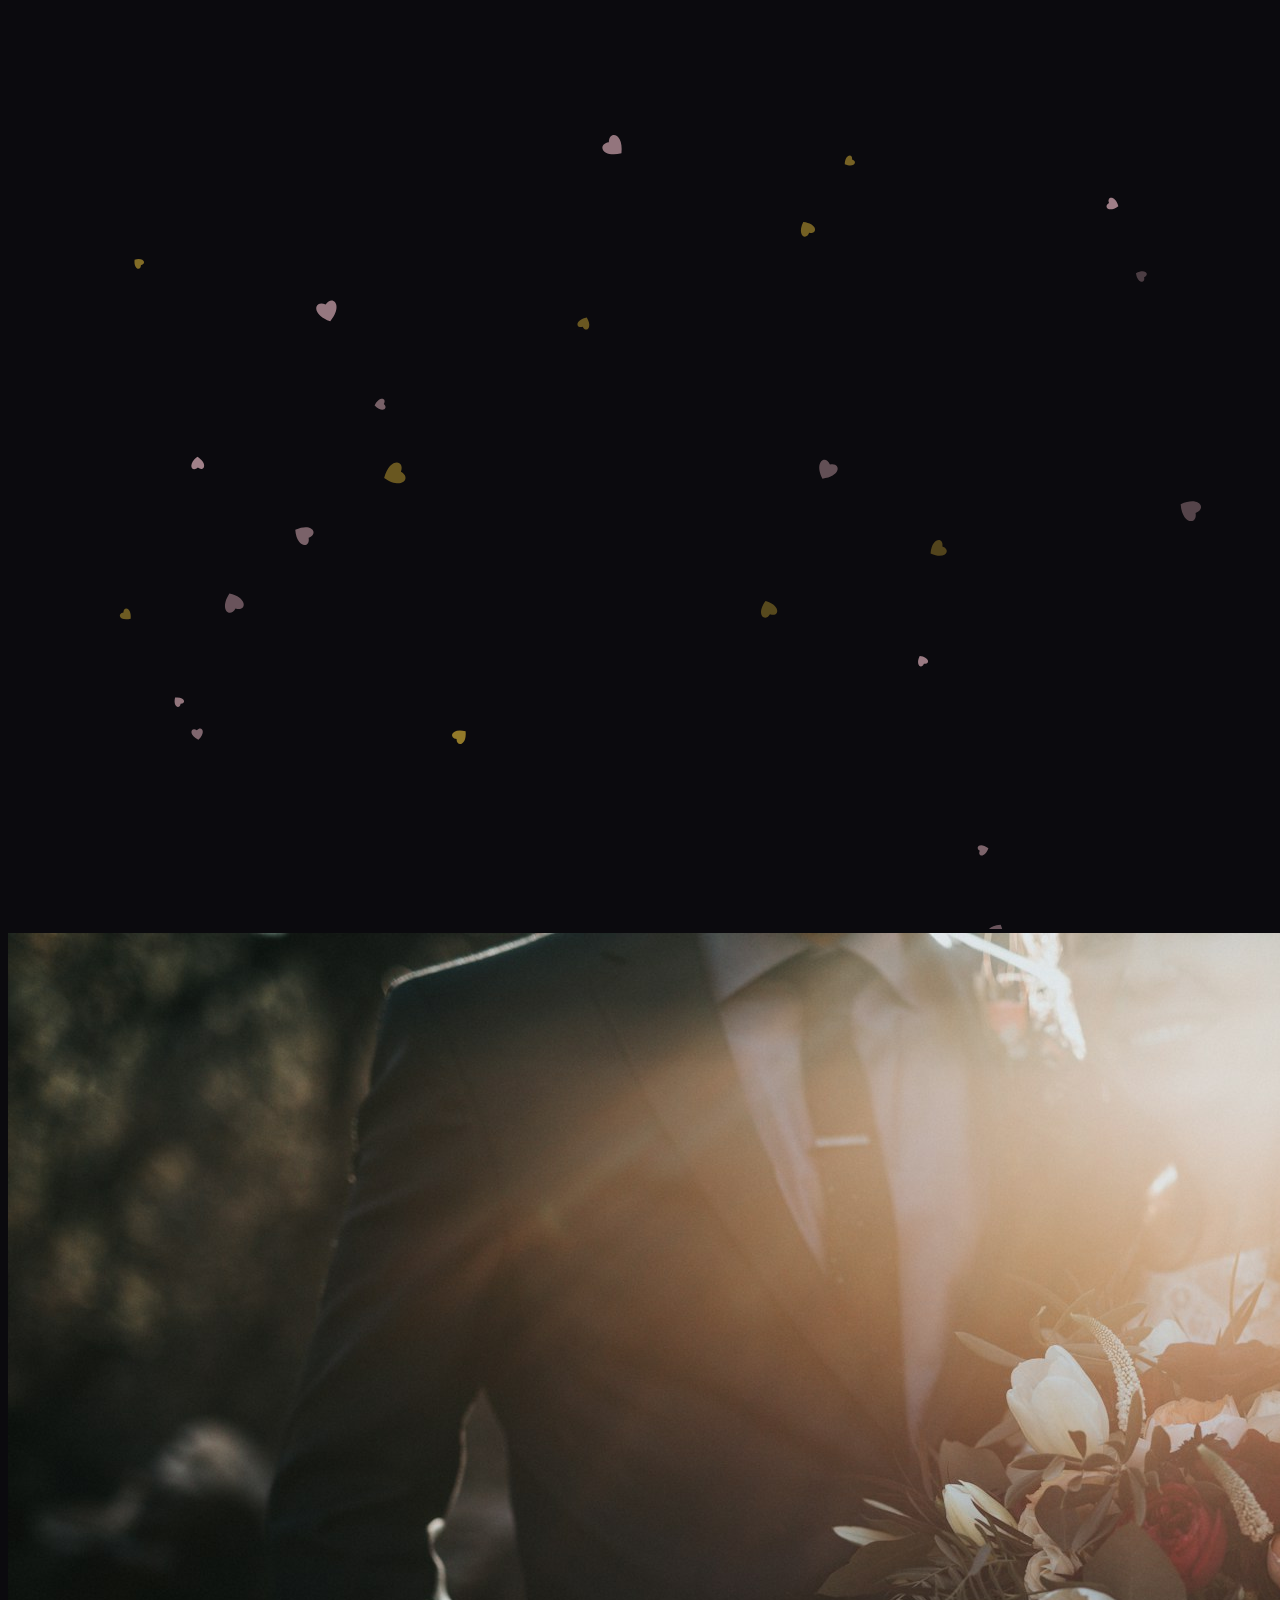
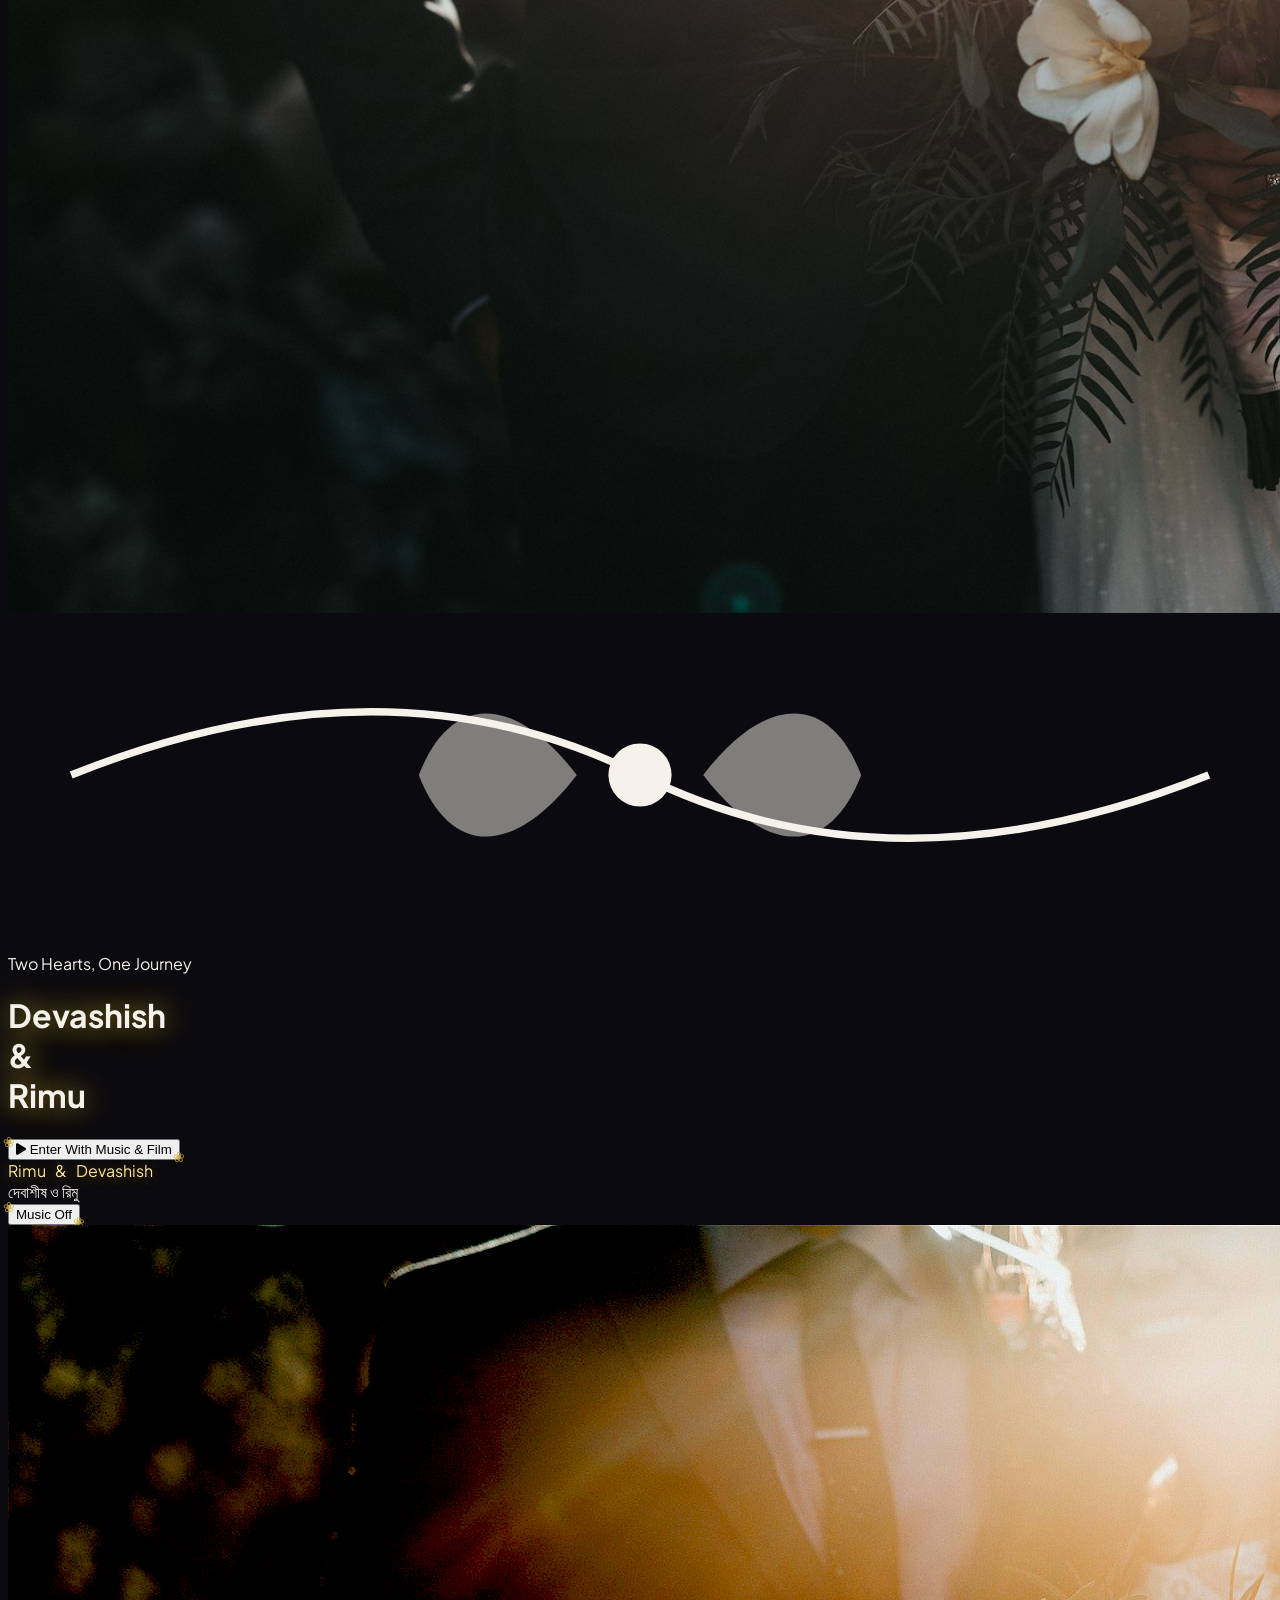
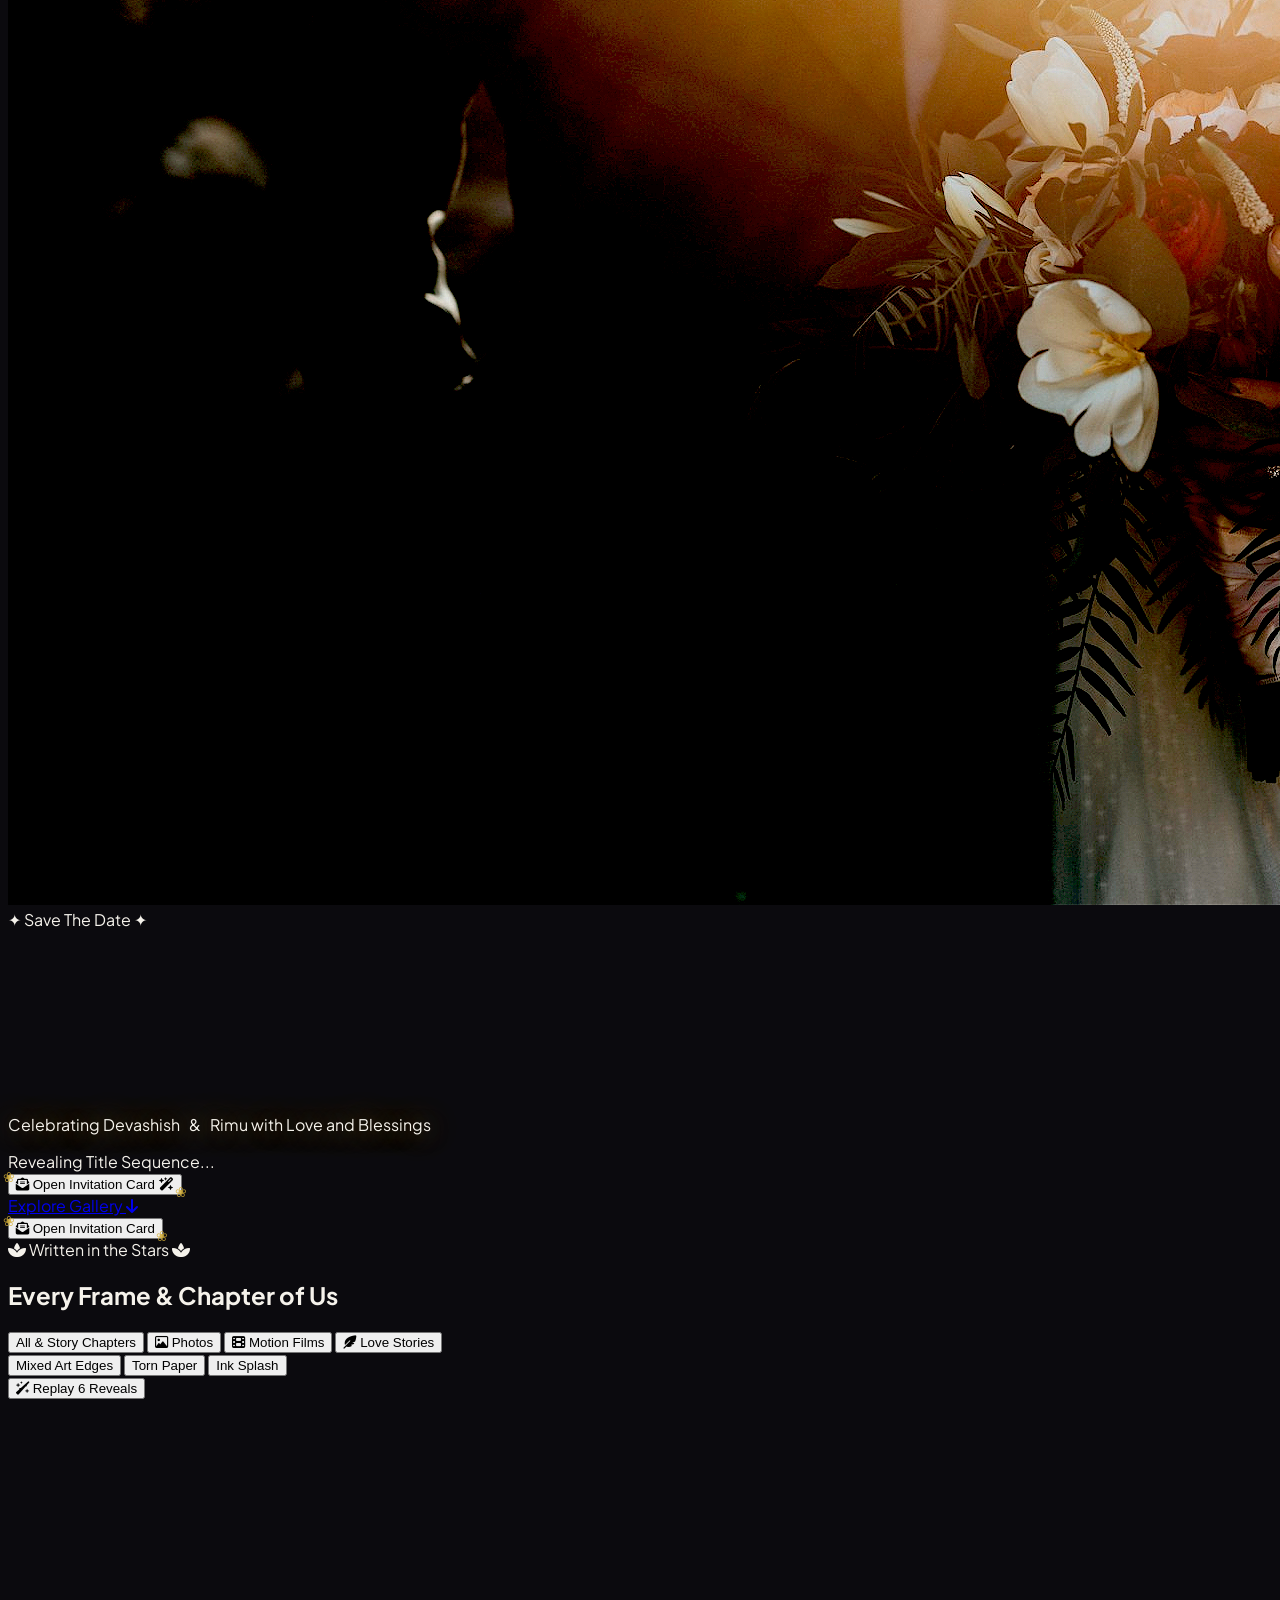
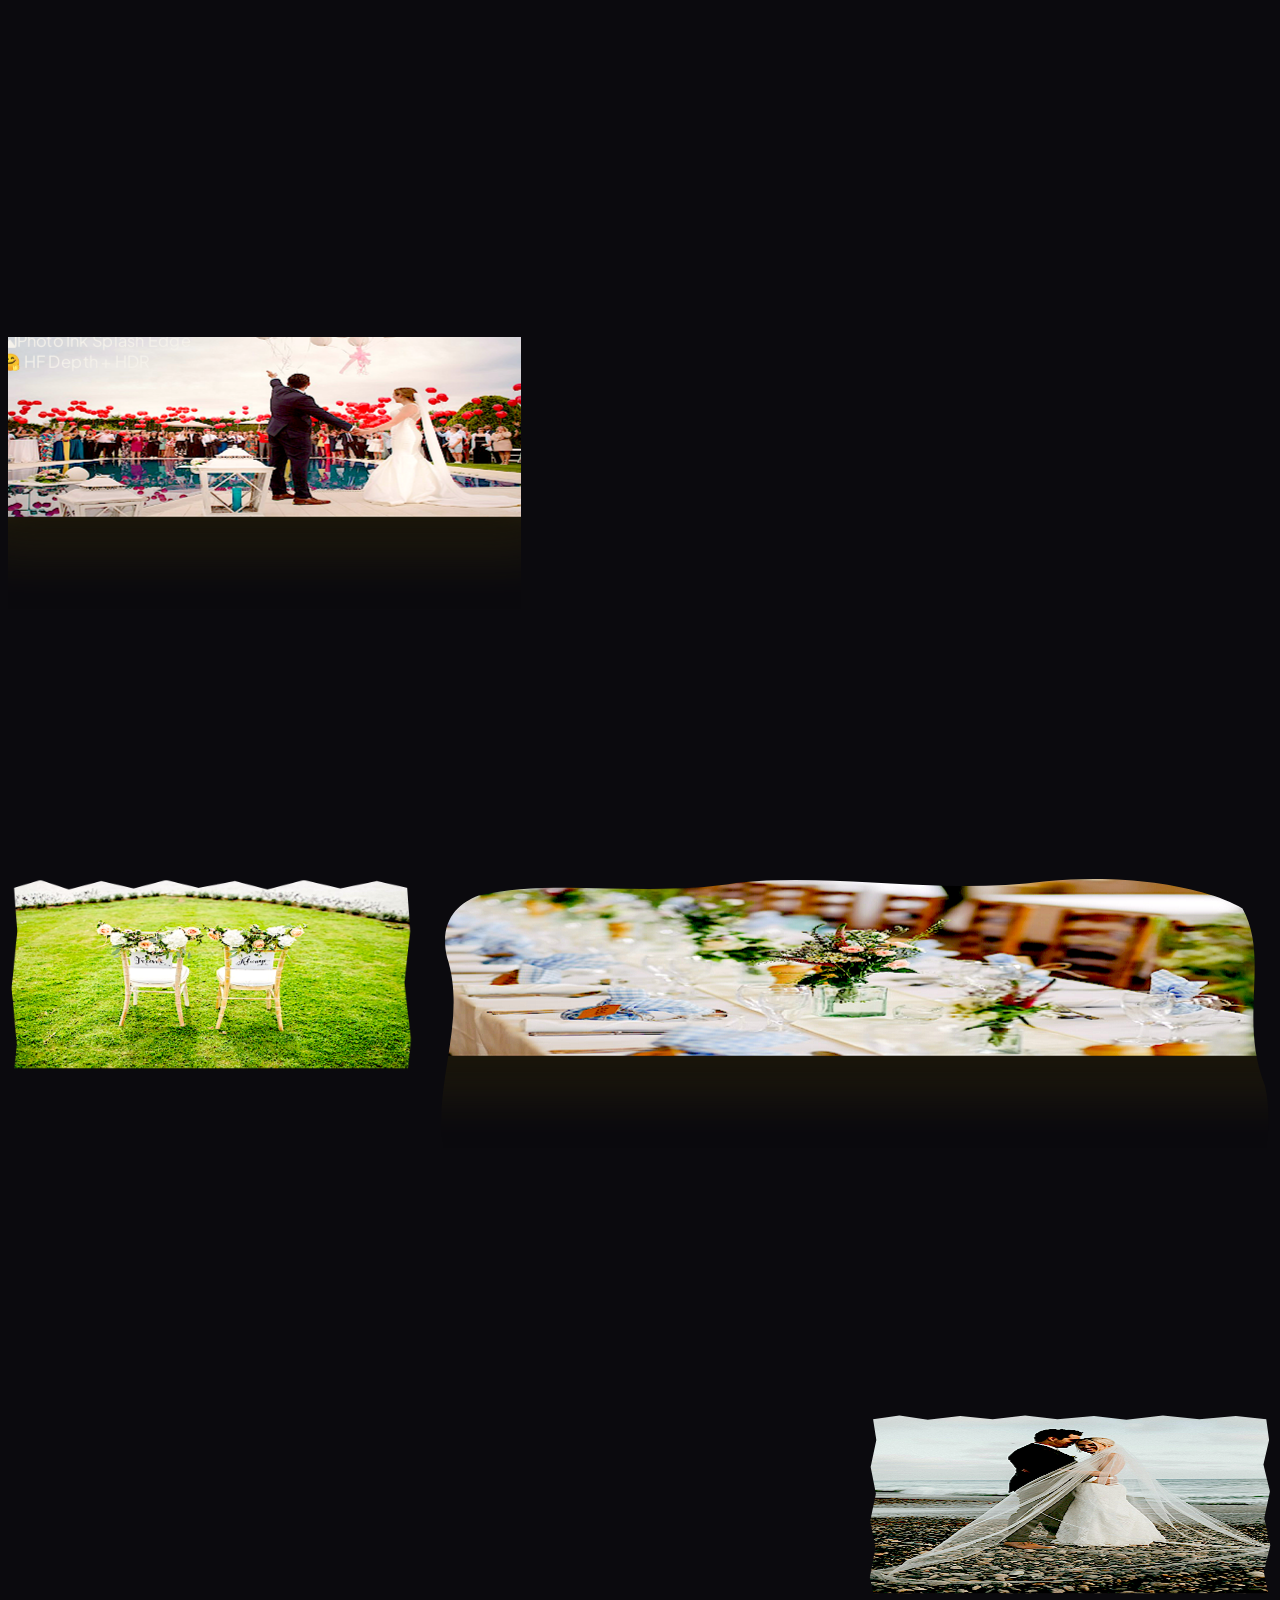
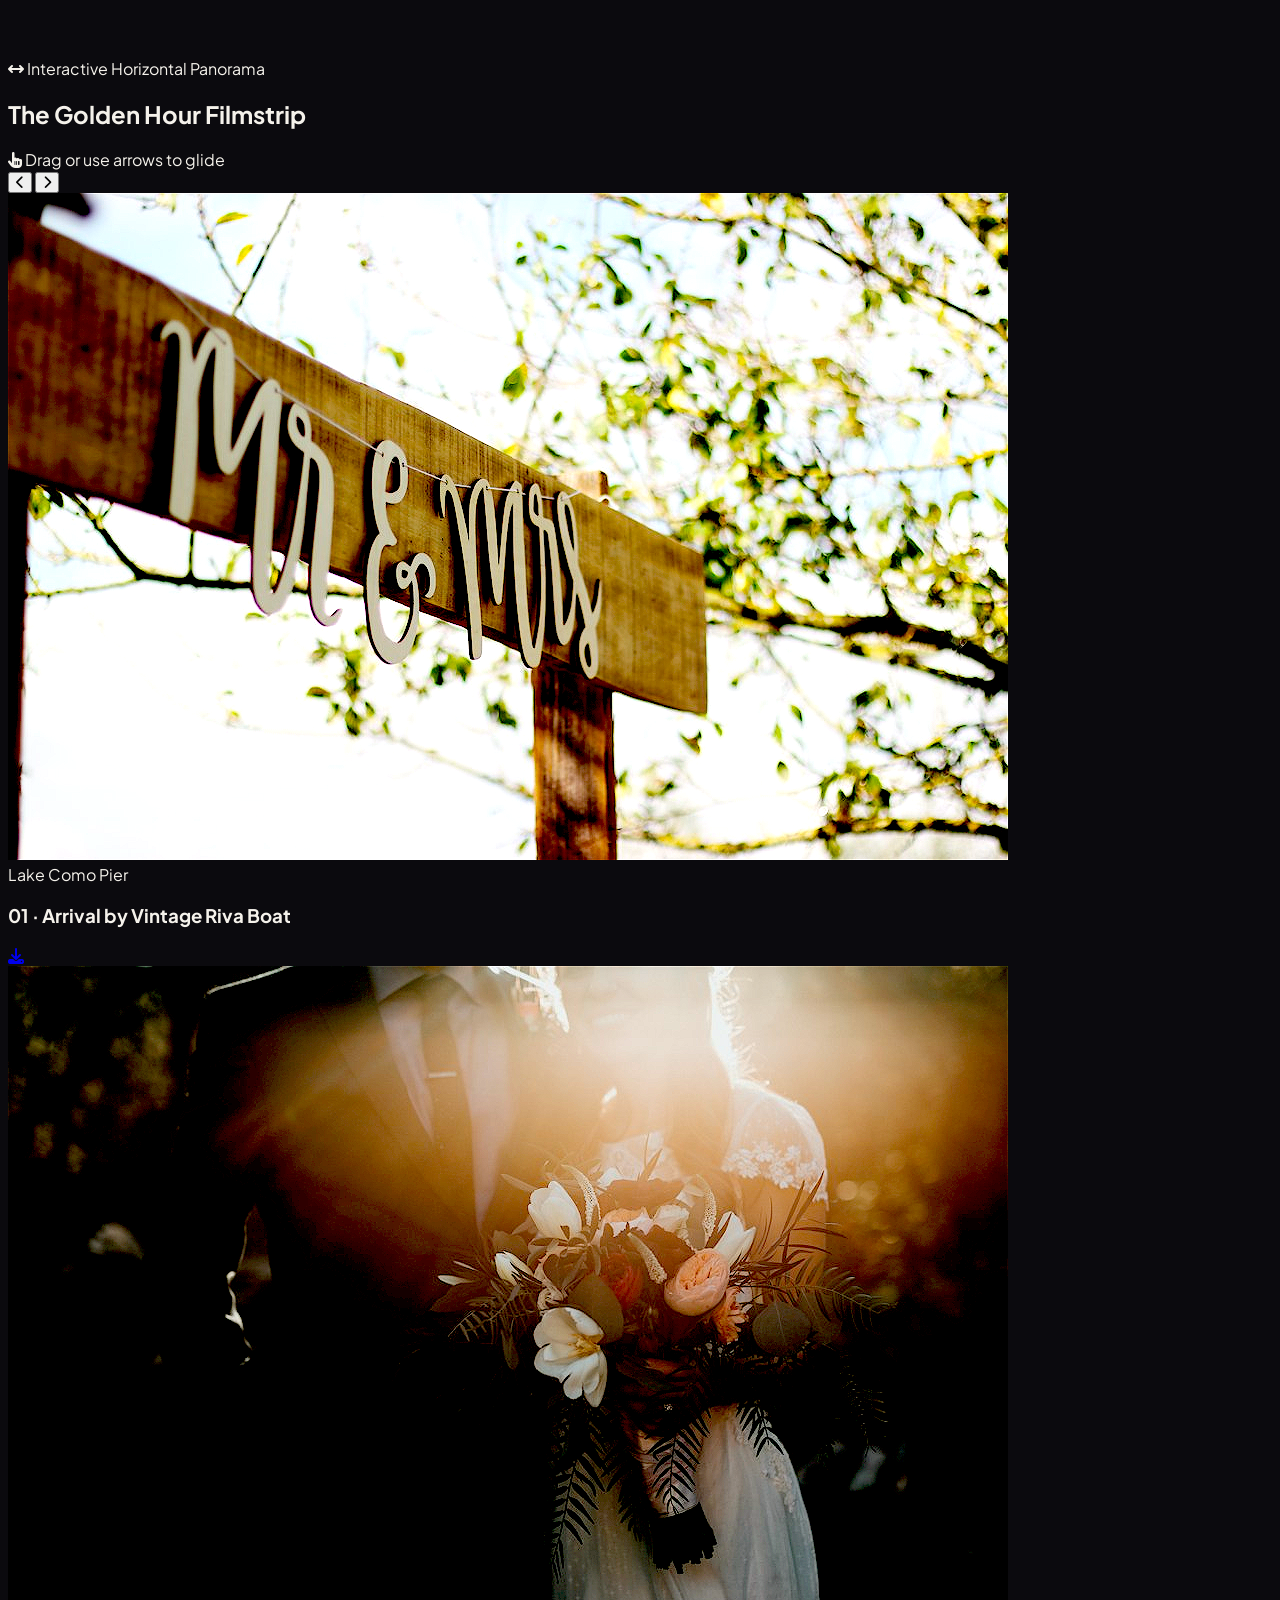
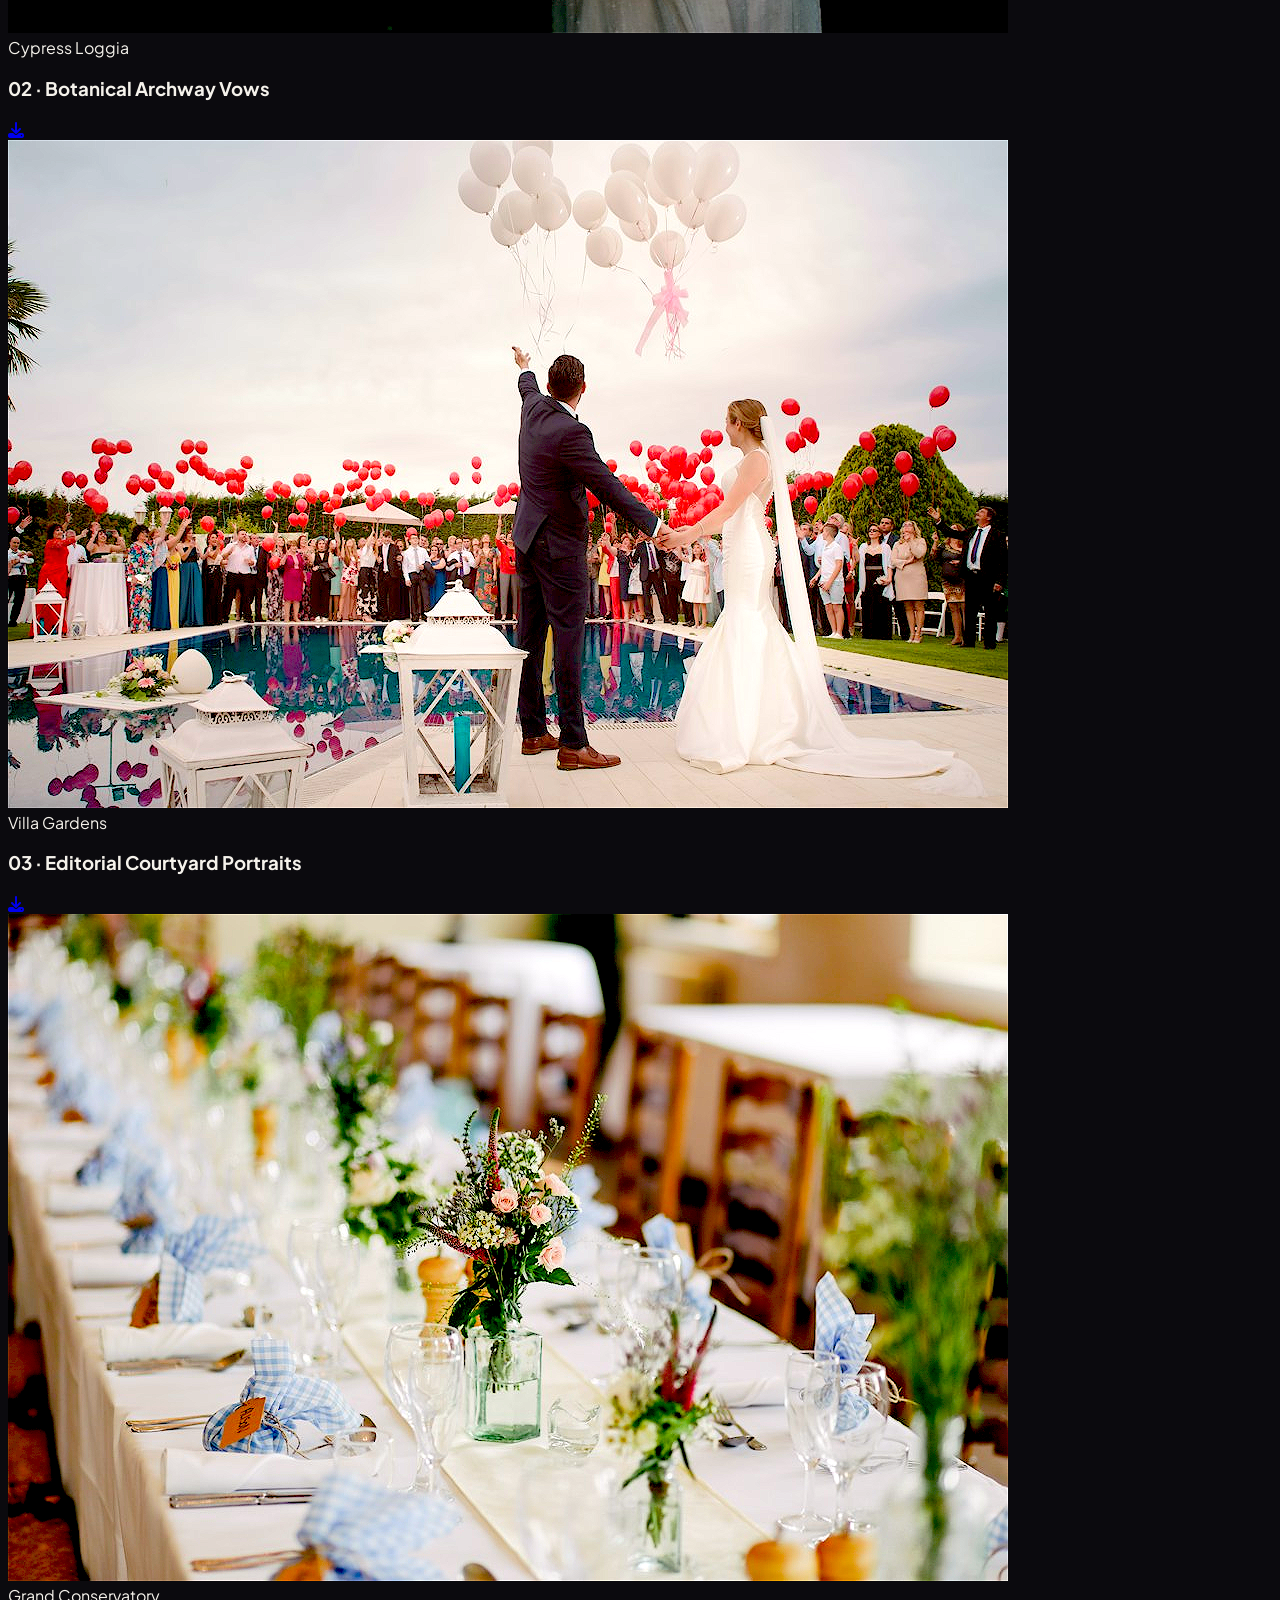
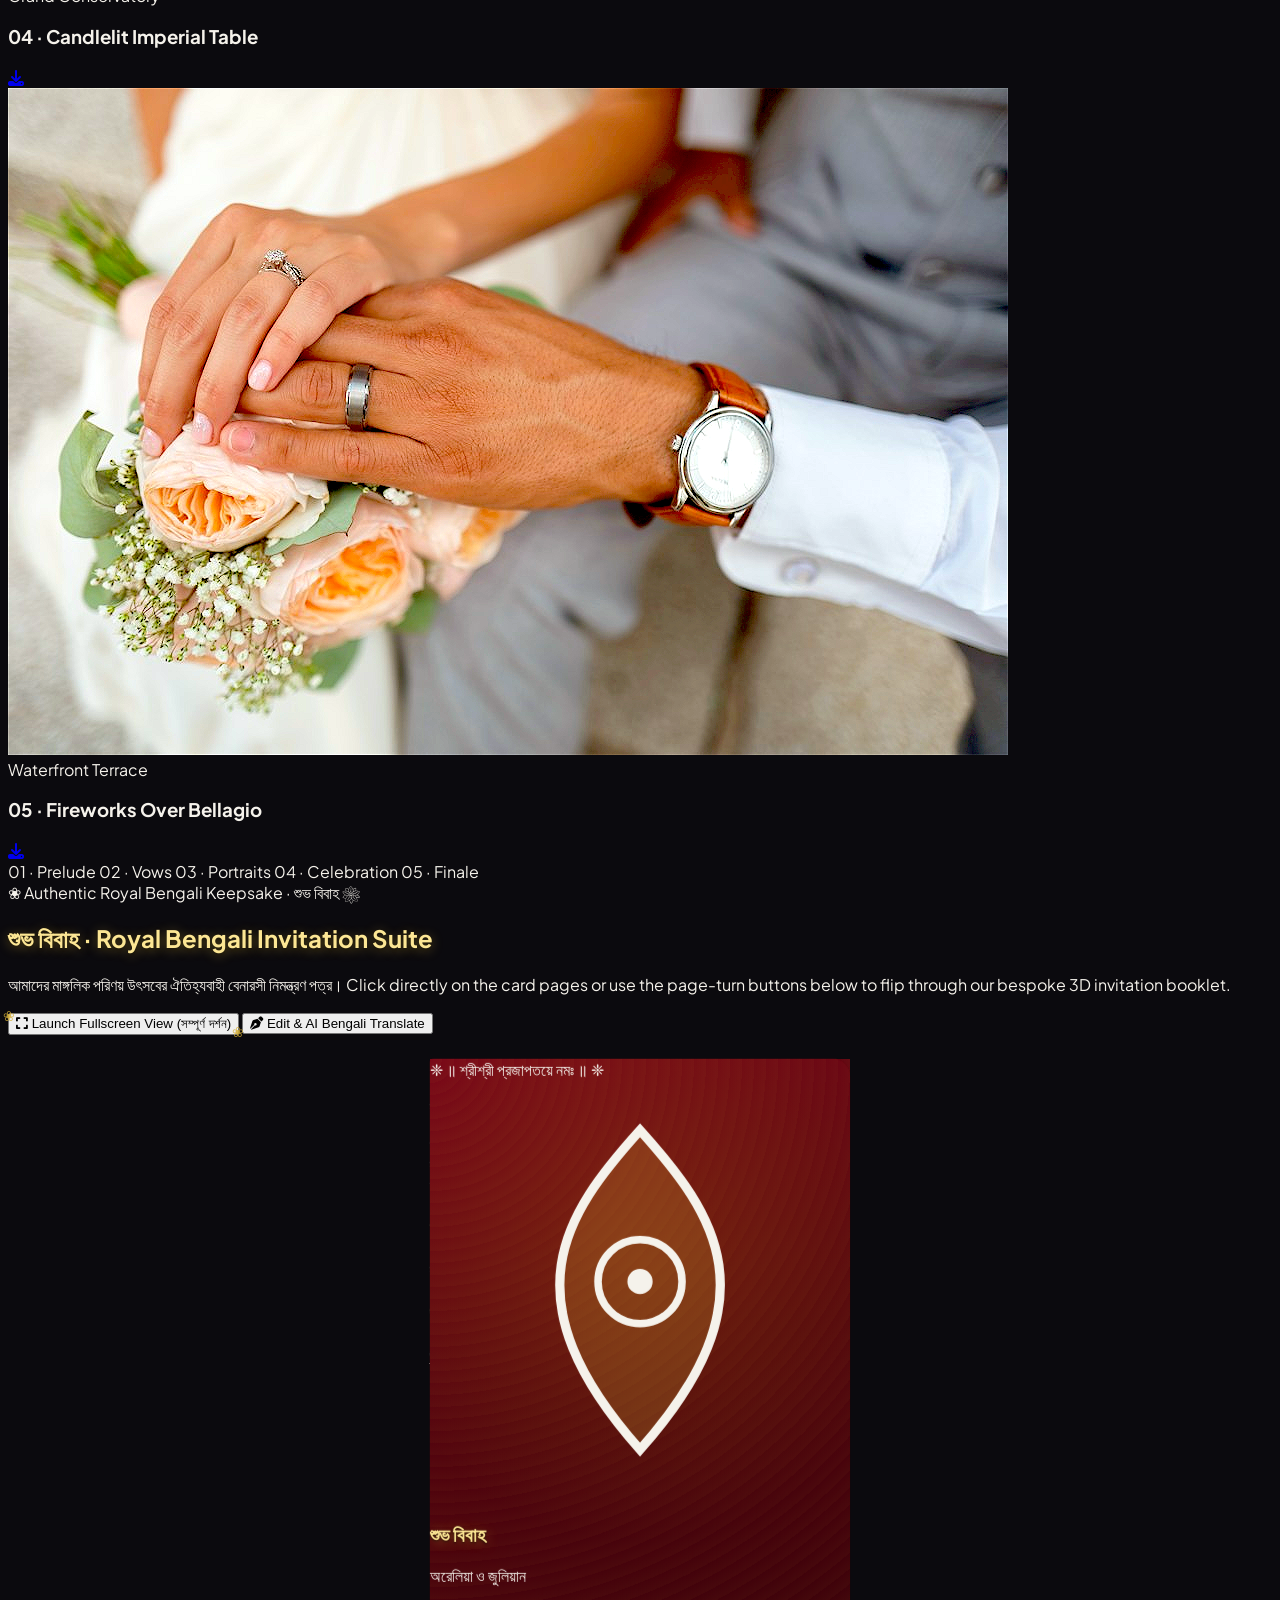
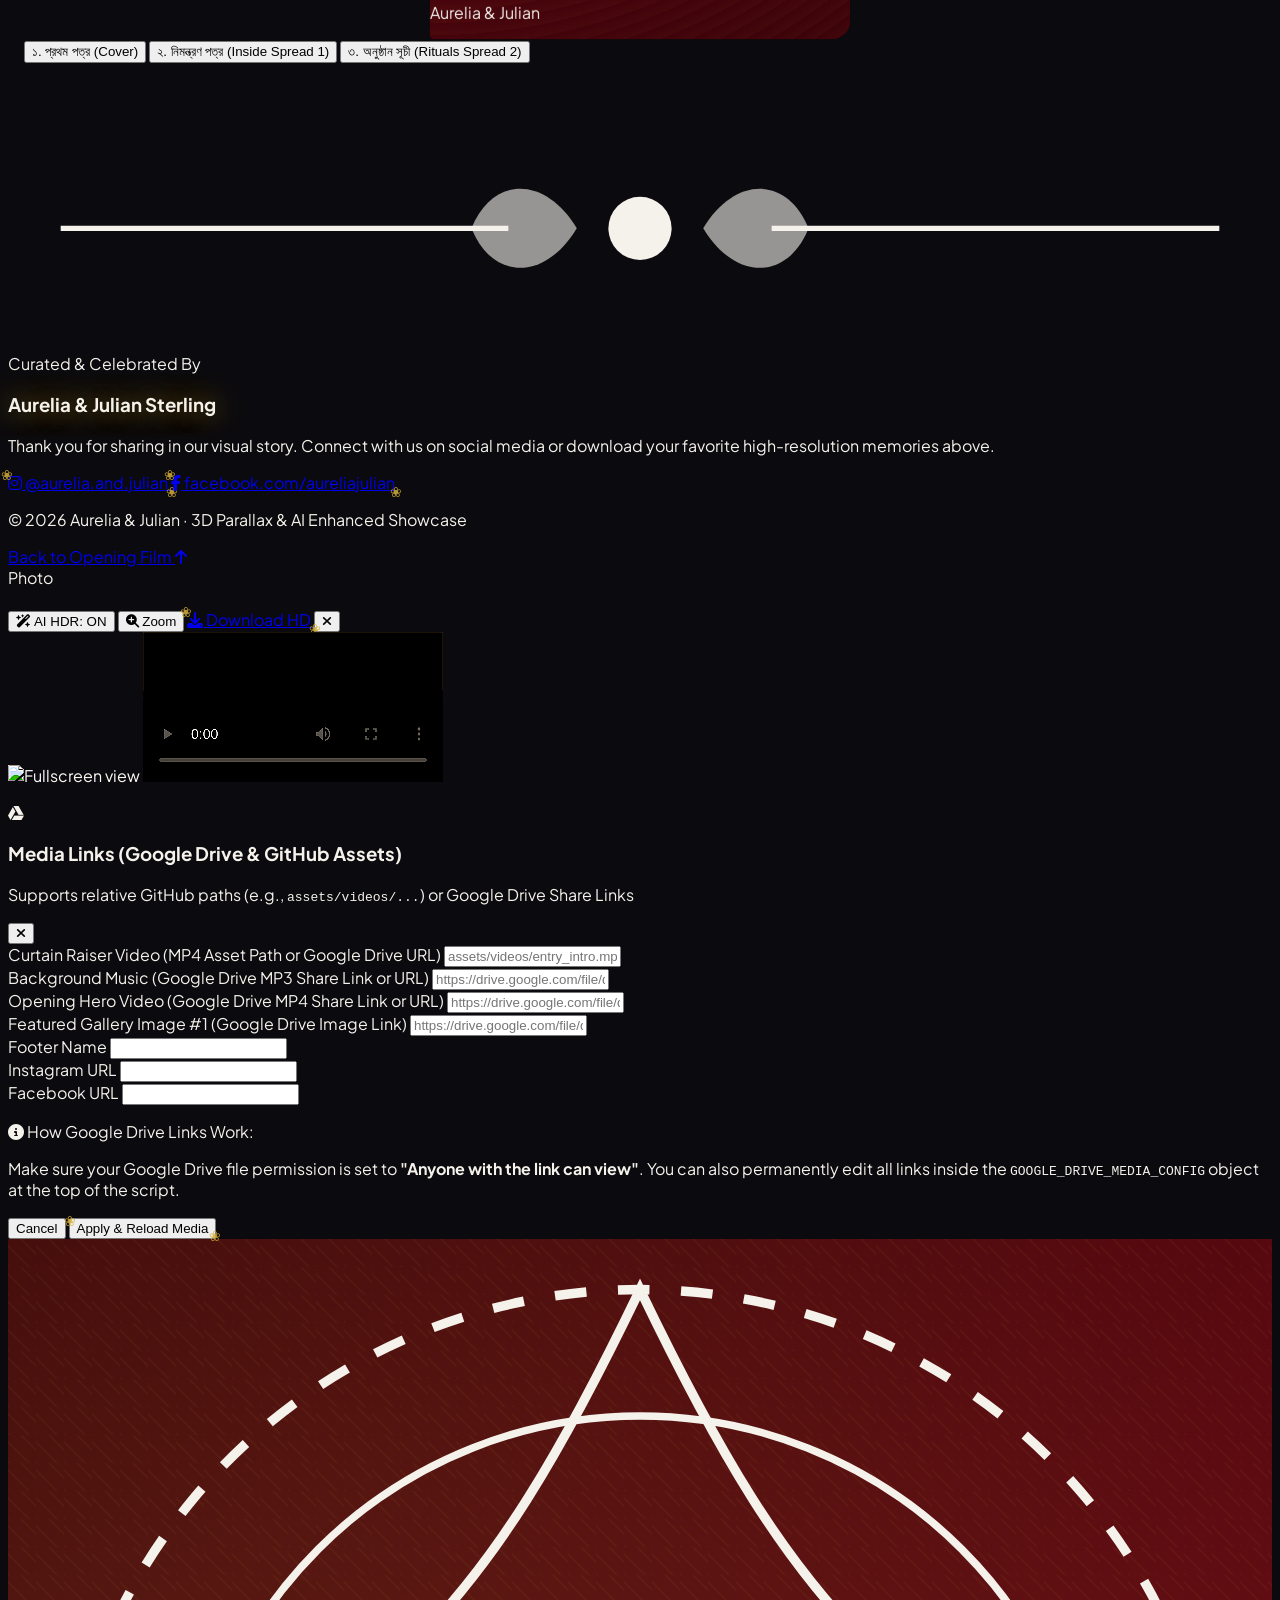
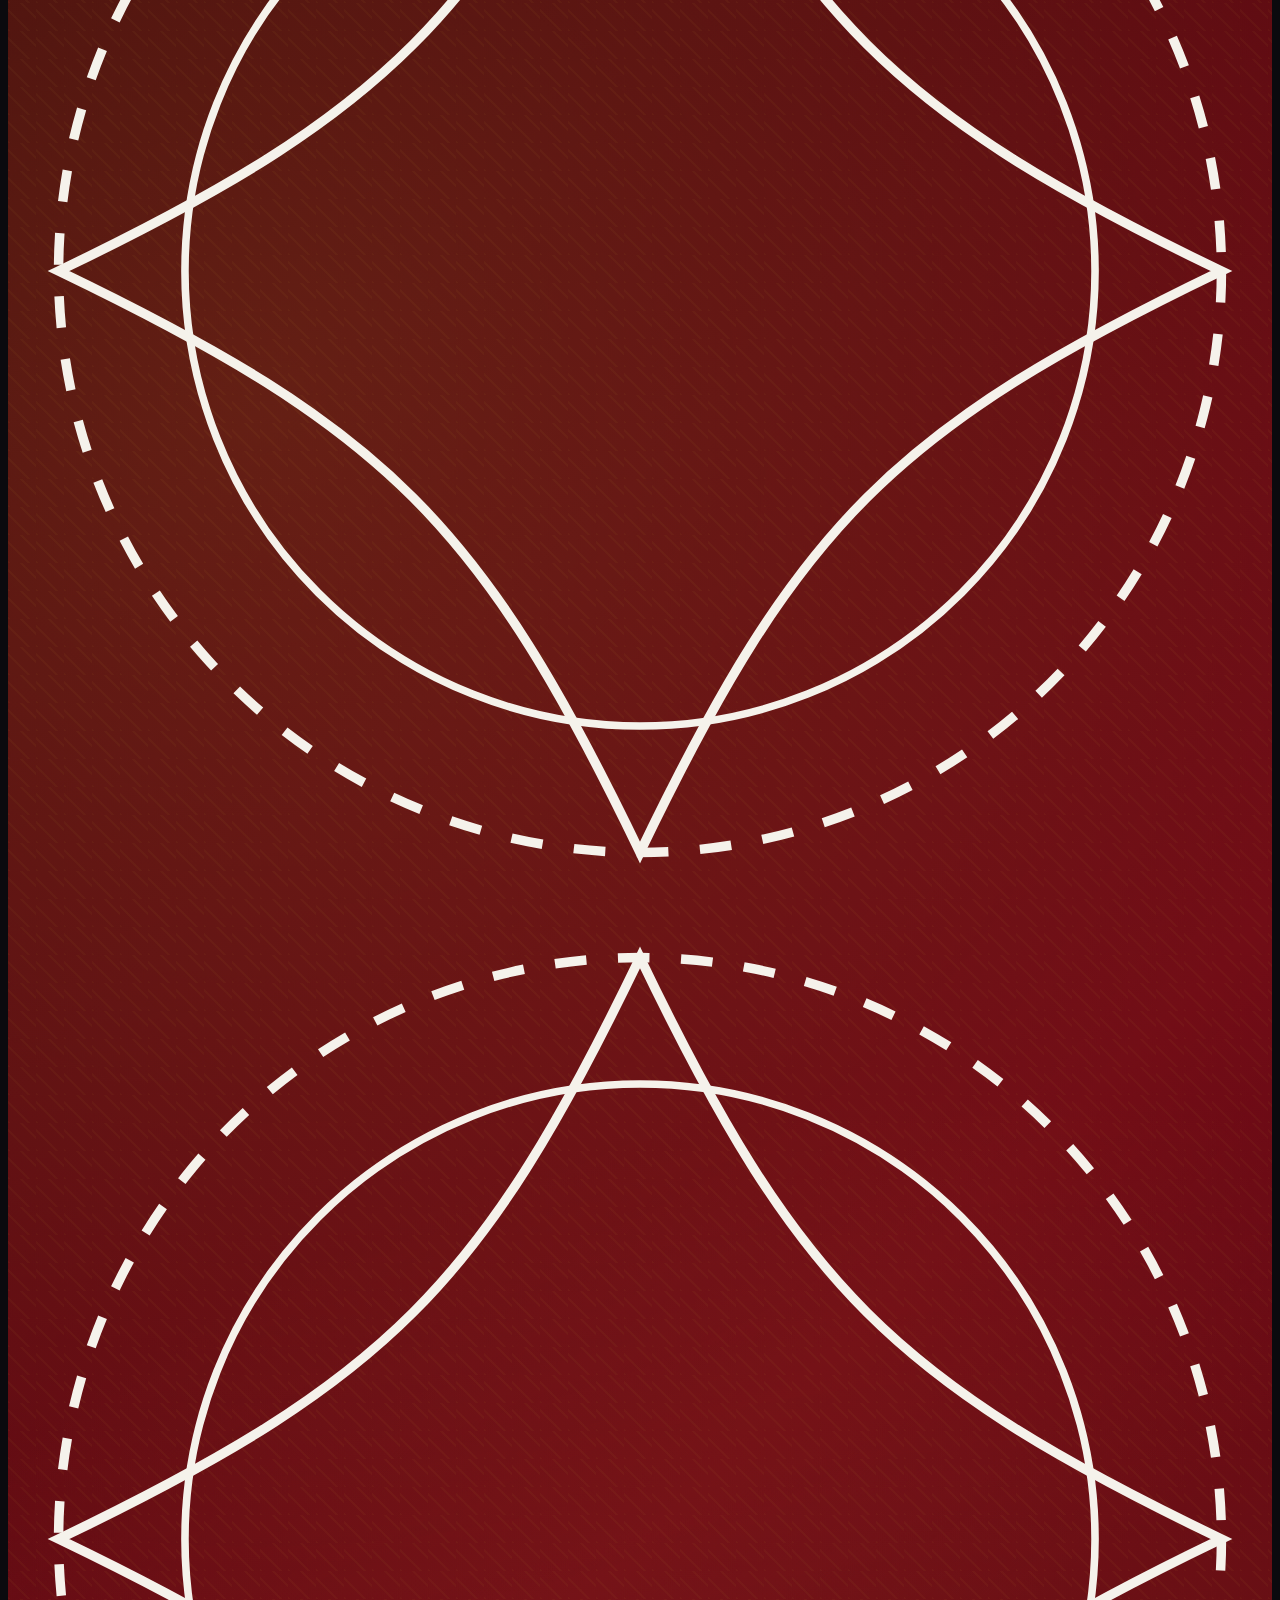
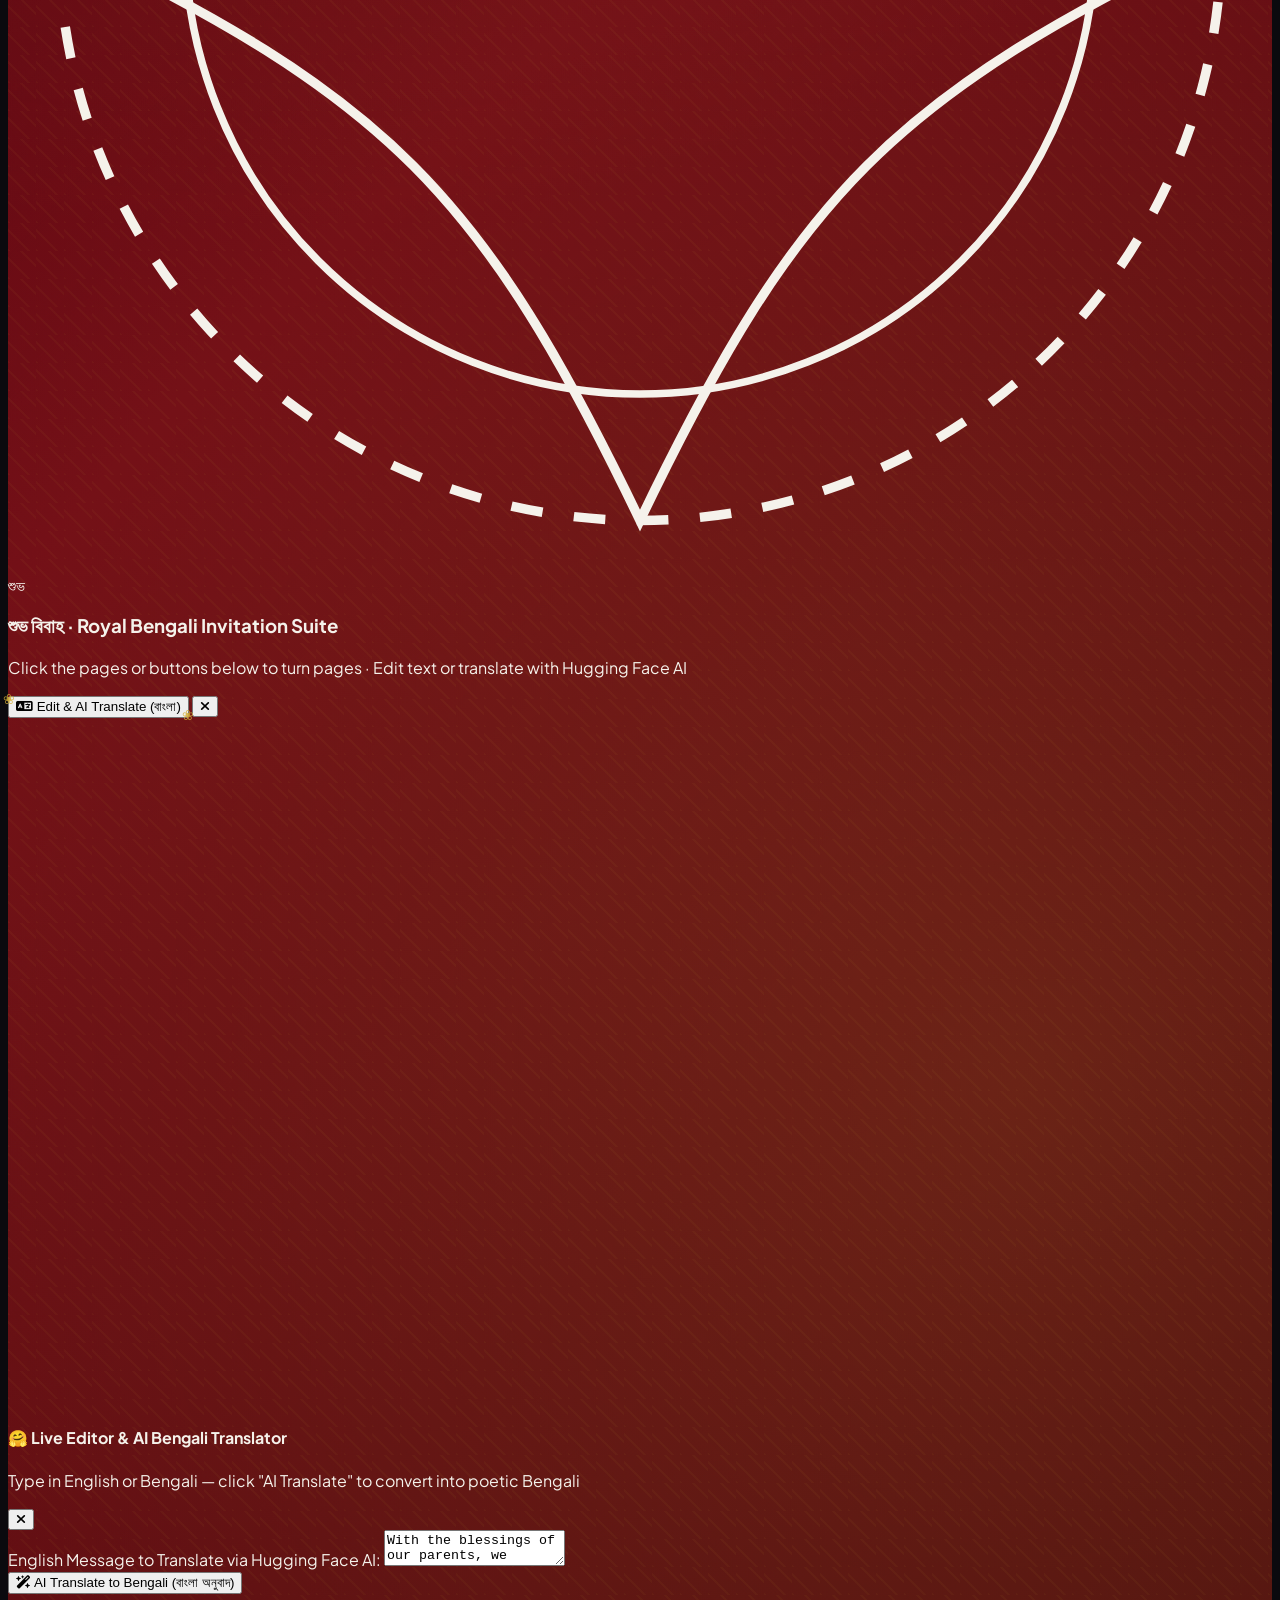
==== commit d7d061ba: "Show entry_intro.mp4 video on curtain raiser welcome page background and add new media assets" ====
--- a/luxury_3d_parallax_bento_showcase (1).html
+++ b/luxury_3d_parallax_bento_showcase (1).html
@@ -507,27 +507,46 @@
   <!-- =========================================================================
        WEBSITE INTRO PRELOADER CURTAIN
        ========================================================================= -->
-  <div id="introPreloader" class="fixed inset-0 z-50 bg-obsidian flex flex-col items-center justify-center transition-all duration-1000">
-    <!-- Decorative Floral SVG Top -->
-    <svg class="w-48 h-12 text-gold-400/80 mb-4 animate-pulse" viewBox="0 0 200 50" fill="none">
-      <path d="M10 25 Q60 5 100 25 T190 25" stroke="currentColor" stroke-width="1.2" fill="none"/>
-      <circle cx="100" cy="25" r="5" fill="currentColor"/>
-      <path d="M90 25 C80 12, 70 12, 65 25 C70 38, 80 38, 90 25 Z" fill="currentColor" opacity="0.5"/>
-      <path d="M110 25 C120 12, 130 12, 135 25 C130 38, 120 38, 110 25 Z" fill="currentColor" opacity="0.5"/>
-    </svg>
-
-    <p class="text-xs uppercase tracking-[0.45em] text-gold-300/80 mb-3">Two Hearts, One Journey</p><br/>	
-    <h1 class="font-script text-5xl sm:text-7xl text-gold-200 script-glow mb-6 text-center">Devashish<br/>&amp;</br>Rimu</h1>
-
-    <!-- Loading Progress Bar -->
-    <div class="w-56 h-[2px] bg-white/10 rounded-full overflow-hidden mb-8">
-      <div id="preloaderBar" class="h-full bg-gradient-to-r from-gold-500 via-gold-300 to-gold-500 w-0 transition-all duration-300"></div>
+  <div id="introPreloader" class="fixed inset-0 z-50 bg-obsidian overflow-hidden flex flex-col items-center justify-center transition-all duration-1000">
+    <!-- Fullscreen Curtain Raiser Background Video -->
+    <video
+      id="curtainBgVideo"
+      class="absolute inset-0 w-full h-full object-cover scale-105 transition-all duration-1000"
+      autoplay
+      muted
+      loop
+      playsinline
+      poster="assets/images/invitation/poster.jpg"
+    >
+      <source src="assets/videos/entry_intro.mp4" type="video/mp4" />
+    </video>
+
+    <!-- Ambient Dark Luxury Overlay / Vignette to ensure text, couple name and button pop vibrantly -->
+    <div class="absolute inset-0 bg-gradient-to-b from-obsidian/85 via-obsidian/60 to-obsidian/90 pointer-events-none"></div>
+
+    <!-- Foreground Content -->
+    <div class="relative z-10 flex flex-col items-center justify-center text-center px-4 max-w-xl mx-auto">
+      <!-- Decorative Floral SVG Top -->
+      <svg class="w-48 h-12 text-gold-400/80 mb-3 animate-pulse" viewBox="0 0 200 50" fill="none">
+        <path d="M10 25 Q60 5 100 25 T190 25" stroke="currentColor" stroke-width="1.2" fill="none"/>
+        <circle cx="100" cy="25" r="5" fill="currentColor"/>
+        <path d="M90 25 C80 12, 70 12, 65 25 C70 38, 80 38, 90 25 Z" fill="currentColor" opacity="0.5"/>
+        <path d="M110 25 C120 12, 130 12, 135 25 C130 38, 120 38, 110 25 Z" fill="currentColor" opacity="0.5"/>
+      </svg>
+
+      <p class="text-xs uppercase tracking-[0.45em] text-gold-300/90 mb-2 drop-shadow-[0_2px_10px_rgba(0,0,0,0.85)]">Two Hearts, One Journey</p>
+      <h1 class="font-script text-5xl sm:text-7xl text-gold-200 script-glow mb-5 text-center drop-shadow-[0_4px_25px_rgba(0,0,0,0.95)]">Devashish<br/>&amp;<br/>Rimu</h1>
+
+      <!-- Loading Progress Bar (Tracks Video Playback Time) -->
+      <div class="w-56 sm:w-64 h-[3px] bg-white/20 rounded-full overflow-hidden mb-7 backdrop-blur-sm shadow-inner">
+        <div id="preloaderBar" class="h-full bg-gradient-to-r from-gold-500 via-gold-300 to-gold-500 w-0 transition-all duration-200"></div>
+      </div>
+
+      <button id="enterExperienceBtn" class="floral-btn px-8 py-3.5 rounded-full bg-gradient-to-r from-gold-500/35 via-gold-400/45 to-gold-500/35 backdrop-blur-md border border-gold-400/70 text-gold-100 text-xs uppercase tracking-[0.28em] hover:bg-gold-400 hover:text-obsidian transition-all duration-500 shadow-[0_0_35px_rgba(212,175,55,0.4)] flex items-center gap-3 cursor-pointer">
+        <i class="fa-solid fa-play text-[10px]"></i>
+        <span>Enter With Music &amp; Film</span>
+      </button>
     </div>
-
-    <button id="enterExperienceBtn" class="floral-btn px-8 py-3.5 rounded-full bg-gradient-to-r from-gold-500/30 via-gold-400/40 to-gold-500/30 border border-gold-400/60 text-gold-100 text-xs uppercase tracking-[0.28em] hover:bg-gold-400 hover:text-obsidian transition-all duration-500 shadow-[0_0_30px_rgba(212,175,55,0.3)] flex items-center gap-3">
-      <i class="fa-solid fa-play text-[10px]"></i>
-      <span>Enter With Music &amp; Film</span>
-    </button>
   </div>
 
   <!-- =========================================================================
@@ -1085,6 +1104,11 @@
       </div>
 
       <div class="space-y-4 text-xs">
+        <div>
+          <label class="block text-gold-200 uppercase tracking-wider mb-1">Curtain Raiser Video (MP4 Asset Path or Google Drive URL)</label>
+          <input id="inputCurtainVideoUrl" type="text" class="w-full bg-obsidian border border-white/20 rounded-lg px-3.5 py-2.5 text-white focus:border-gold-400 focus:outline-none" placeholder="assets/videos/entry_intro.mp4" />
+        </div>
+
         <div>
           <label class="block text-gold-200 uppercase tracking-wider mb-1">Background Music (Google Drive MP3 Share Link or URL)</label>
           <input id="inputMusicUrl" type="text" class="w-full bg-obsidian border border-white/20 rounded-lg px-3.5 py-2.5 text-white focus:border-gold-400 focus:outline-none" placeholder="https://drive.google.com/file/d/YOUR_AUDIO_FILE_ID/view?usp=sharing" />
@@ -1503,6 +1527,9 @@
       instagramHandle: "@aurelia.and.julian",
       facebookUrl: "https://facebook.com",
       facebookHandle: "facebook.com/aureliajulian",
+
+      // Curtain Raiser Video (Background for opening welcome curtain)
+      curtainVideoDriveLink: "assets/videos/entry_intro.mp4",
 
       // Background Music (Local asset relative path, or Google Drive link)
       backgroundMusicDriveLink: "assets/audio/background-music.mp3",
@@ -1741,24 +1768,43 @@
       initHorizontalDragScroll();
       initFallingPetalsCanvas();
 
-      // Animate Preloader Bar
+      // Animate Preloader Bar tracking Curtain Video
       const bar = document.getElementById('preloaderBar');
-      setTimeout(() => { bar.style.width = '100%'; }, 100);
+      const curtainVid = document.getElementById('curtainBgVideo');
+
+      if (curtainVid) {
+        curtainVid.addEventListener('timeupdate', () => {
+          if (curtainVid.duration && bar) {
+            const pct = Math.min(100, Math.round((curtainVid.currentTime / curtainVid.duration) * 100));
+            bar.style.width = pct + '%';
+          }
+        });
+      } else if (bar) {
+        setTimeout(() => { bar.style.width = '100%'; }, 100);
+      }
 
       document.getElementById('enterExperienceBtn').addEventListener('click', () => {
         dismissPreloaderAndStartIntro(true);
       });
 
-      // Also allow automatic dismissal after 2.4s if user doesn't click
+      // Allow automatic smooth transition after the intro video completes (~8s) if user doesn't click
       setTimeout(() => {
         const preloader = document.getElementById('introPreloader');
         if (preloader && !preloader.classList.contains('opacity-0')) {
           dismissPreloaderAndStartIntro(false);
         }
-      }, 2600);
+      }, 8200);
     });
 
     function initMediaSources() {
+      // Curtain Raiser Video
+      const curtainVid = document.getElementById('curtainBgVideo');
+      if (curtainVid) {
+        curtainVid.src = resolveGoogleDriveUrl(GOOGLE_DRIVE_MEDIA_CONFIG.curtainVideoDriveLink || 'assets/videos/entry_intro.mp4', 'video');
+        curtainVid.load();
+        curtainVid.play().catch(() => {});
+      }
+
       // Audio
       const audioEl = document.getElementById('bgMusicPlayer');
       audioEl.src = resolveGoogleDriveUrl(GOOGLE_DRIVE_MEDIA_CONFIG.backgroundMusicDriveLink, 'audio');
@@ -1790,8 +1836,16 @@
 
     function dismissPreloaderAndStartIntro(withAudio) {
       const preloader = document.getElementById('introPreloader');
+      const curtainVideo = document.getElementById('curtainBgVideo');
+      if (!preloader || preloader.classList.contains('opacity-0')) return;
+
       preloader.classList.add('opacity-0', 'pointer-events-none');
-      setTimeout(() => { preloader.style.display = 'none'; }, 1000);
+      setTimeout(() => {
+        preloader.style.display = 'none';
+        if (curtainVideo) {
+          curtainVideo.pause();
+        }
+      }, 1000);
 
       if (withAudio && !isMusicPlaying) {
         toggleBackgroundMusic(true);
@@ -2592,6 +2646,8 @@
        12. GOOGLE DRIVE CONFIGURATION MODAL
        ========================================================================= */
     function openDriveModal() {
+      const curtainInput = document.getElementById('inputCurtainVideoUrl');
+      if (curtainInput) curtainInput.value = GOOGLE_DRIVE_MEDIA_CONFIG.curtainVideoDriveLink || '';
       document.getElementById('inputMusicUrl').value = GOOGLE_DRIVE_MEDIA_CONFIG.backgroundMusicDriveLink;
       document.getElementById('inputHeroVideoUrl').value = GOOGLE_DRIVE_MEDIA_CONFIG.openingVideoDriveLink;
       document.getElementById('inputFirstImageUrl').value = GOOGLE_DRIVE_MEDIA_CONFIG.bentoItems[1].driveLink;
@@ -2611,6 +2667,8 @@
     }
 
     function applyDriveConfigFromModal() {
+      const curtainInput = document.getElementById('inputCurtainVideoUrl');
+      const curtainVidVal = curtainInput ? curtainInput.value.trim() : '';
       const musicVal = document.getElementById('inputMusicUrl').value.trim();
       const heroVidVal = document.getElementById('inputHeroVideoUrl').value.trim();
       const firstImgVal = document.getElementById('inputFirstImageUrl').value.trim();
@@ -2618,6 +2676,7 @@
       const igVal = document.getElementById('inputInstagram').value.trim();
       const fbVal = document.getElementById('inputFacebook').value.trim();
 
+      if (curtainVidVal) GOOGLE_DRIVE_MEDIA_CONFIG.curtainVideoDriveLink = curtainVidVal;
       if (musicVal) GOOGLE_DRIVE_MEDIA_CONFIG.backgroundMusicDriveLink = musicVal;
       if (heroVidVal) GOOGLE_DRIVE_MEDIA_CONFIG.openingVideoDriveLink = heroVidVal;
       if (firstImgVal) GOOGLE_DRIVE_MEDIA_CONFIG.bentoItems[1].driveLink = firstImgVal;
